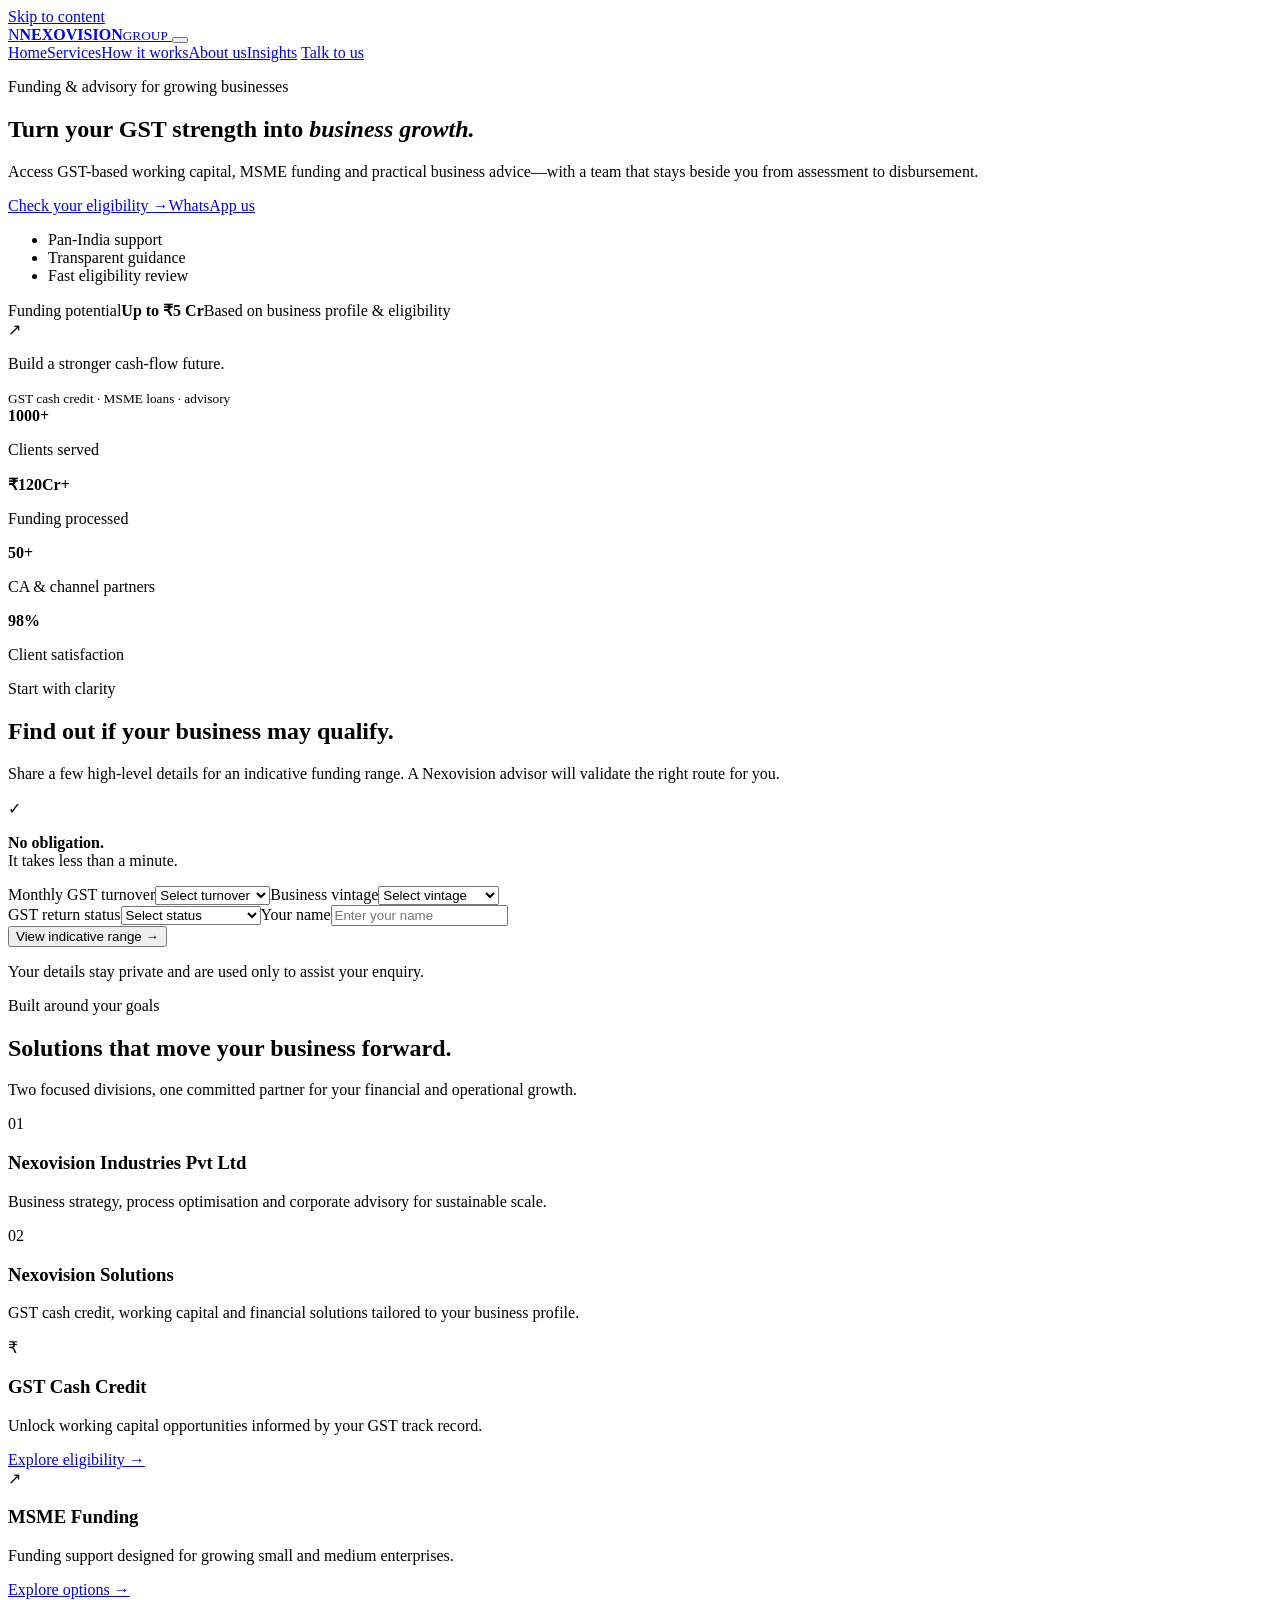
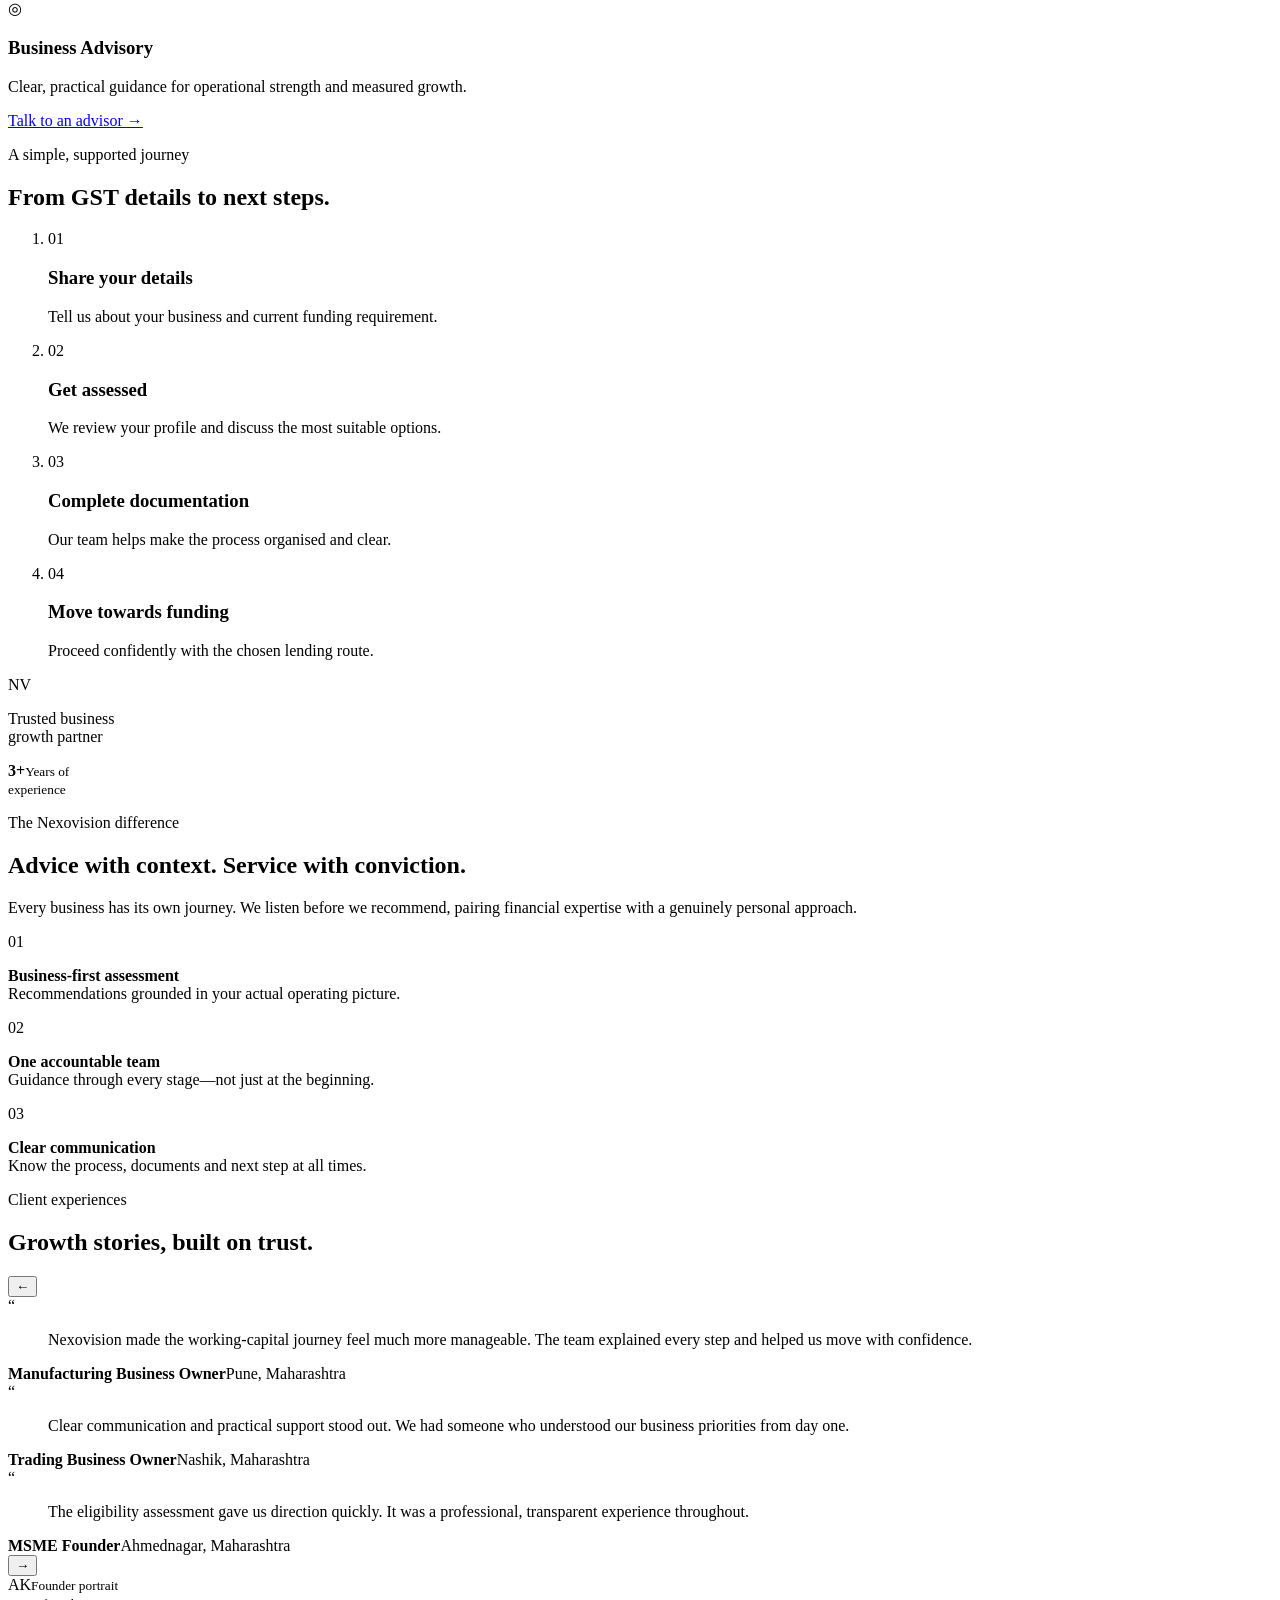
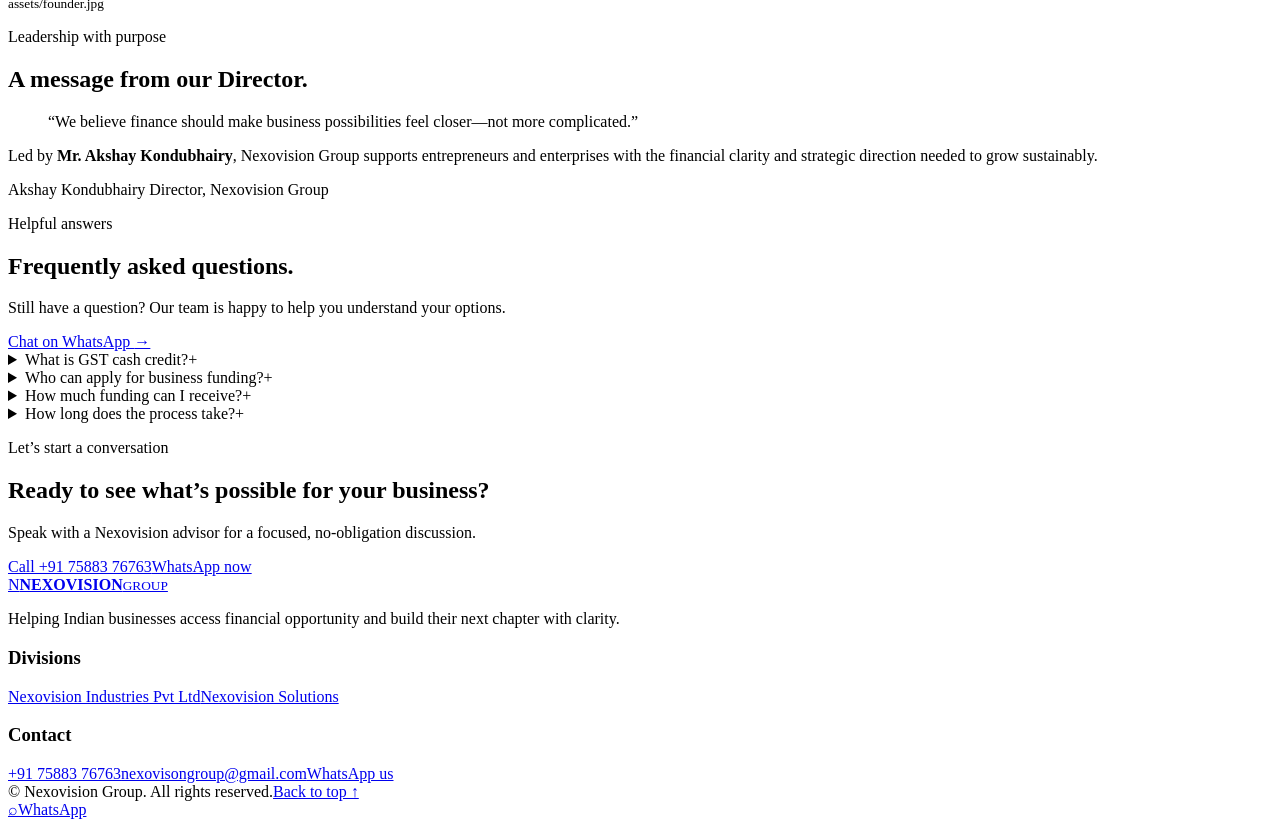
==== index.html @ 86c277ed "Add files via upload" ====
<!doctype html>
<html lang="en">
<head>
  <meta charset="utf-8">
  <meta name="viewport" content="width=device-width, initial-scale=1">
  <meta name="description" content="Nexovision Group helps Indian businesses access GST-based working capital, MSME finance and strategic business advisory.">
  <meta name="theme-color" content="#071B42">
  <meta property="og:title" content="Nexovision Group | GST Cash Credit & MSME Funding">
  <meta property="og:description" content="Funding and business advisory for ambitious Indian enterprises.">
  <meta property="og:image" content="https://nexovisiongroup.in/assets/hero-growth.jpg">
  <link rel="canonical" href="https://nexovisiongroup.in/">
  <link rel="icon" href="assets/favicon.svg" type="image/svg+xml">
  <link rel="manifest" href="site.webmanifest">
  <title>Nexovision Group | GST Cash Credit, MSME Funding & Business Consulting</title>
  <link rel="preconnect" href="https://fonts.googleapis.com">
  <link rel="preconnect" href="https://fonts.gstatic.com" crossorigin>
  <link href="https://fonts.googleapis.com/css2?family=DM+Sans:wght@400;500;600;700&family=Playfair+Display:wght@600;700&display=swap" rel="stylesheet">
  <link rel="stylesheet" href="css/style.css">
  <link rel="stylesheet" href="css/phase3.css">
  <script type="application/ld+json">{"@context":"https://schema.org","@type":"ProfessionalService","name":"Nexovision Group","url":"https://nexovisiongroup.in/","email":"nexovisongroup@gmail.com","telephone":"+917588376763","description":"GST cash credit, MSME funding, financial solutions and business consulting for Indian businesses.","areaServed":"IN","sameAs":["https://www.facebook.com/nexovisionsolutions/","https://www.instagram.com/nexovisiongroup"]}</script>
  <script type="application/ld+json">{"@context":"https://schema.org","@type":"ProfessionalService","name":"Nexovision Group","url":"https://nexovisiongroup.in/","email":"nexovisongroup@gmail.com","telephone":"+917588376763","description":"GST cash credit, MSME funding, financial solutions and business consulting for Indian businesses.","areaServed":"IN","sameAs":["https://www.facebook.com/nexovisionsolutions/","https://www.instagram.com/nexovisiongroup"]}</script>
</head>
<body>
  <a class="skip-link" href="#main-content">Skip to content</a>
  <header class="site-header" id="top">
    <div class="container nav-wrap">
      <a class="brand" href="#top" aria-label="Nexovision Group home">
        <img class="brand-logo" src="assets/logo.png" alt="" onerror="this.remove()">
        <span class="brand-mark">N</span><span><strong>NEXOVISION</strong><small>GROUP</small></span>
      </a>
      <button class="menu-toggle" type="button" aria-label="Open menu" aria-expanded="false" aria-controls="primary-nav"><span></span><span></span><span></span></button>
      <nav class="primary-nav" id="primary-nav" aria-label="Primary navigation">
        <a class="active" href="index.html">Home</a><a href="services.html">Services</a><a href="#process">How it works</a><a href="about.html">About us</a><a href="insights.html">Insights</a>
        <a class="nav-cta" href="contact.html">Talk to us</a>
      </nav>
    </div>
  </header>

  <main id="main-content">
    <section class="hero section-dark">
      <div class="container hero-grid">
        <div class="hero-copy reveal">
          <p class="eyebrow"><span></span> Funding & advisory for growing businesses</p>
          <h1>Turn your GST strength into <em>business growth.</em></h1>
          <p class="hero-text">Access GST-based working capital, MSME funding and practical business advice—with a team that stays beside you from assessment to disbursement.</p>
          <div class="hero-actions"><a class="button button-gold" href="#eligibility">Check your eligibility <span>→</span></a><a class="button button-ghost" href="https://wa.me/919021301909" target="_blank" rel="noopener">WhatsApp us</a></div>
          <ul class="hero-points"><li>Pan-India support</li><li>Transparent guidance</li><li>Fast eligibility review</li></ul>
        </div>
        <div class="hero-visual reveal">
          <div class="hero-orbit orbit-one"></div><div class="hero-orbit orbit-two"></div>
          <div class="funding-card"><span class="card-label">Funding potential</span><strong>Up to <b>₹5 Cr</b></strong><span>Based on business profile & eligibility</span></div>
          <div class="hero-panel"><span class="panel-icon">↗</span><p>Build a stronger cash-flow future.</p><div class="panel-line"></div><small>GST cash credit · MSME loans · advisory</small></div>
        </div>
      </div>
    </section>

    <section class="trust-bar" aria-label="Nexovision achievements"><div class="container stats-grid">
      <div><strong>1000<span>+</span></strong><p>Clients served</p></div><div><strong>₹120<span>Cr+</span></strong><p>Funding processed</p></div><div><strong>50<span>+</span></strong><p>CA & channel partners</p></div><div><strong>98<span>%</span></strong><p>Client satisfaction</p></div>
    </div></section>

    <section class="section eligibility" id="eligibility">
      <div class="container eligibility-grid">
        <div class="section-intro reveal"><p class="eyebrow gold"><span></span> Start with clarity</p><h2>Find out if your business may qualify.</h2><p>Share a few high-level details for an indicative funding range. A Nexovision advisor will validate the right route for you.</p><div class="mini-proof"><div class="proof-icon">✓</div><p><strong>No obligation.</strong><br>It takes less than a minute.</p></div></div>
        <form class="eligibility-form reveal" id="eligibility-form" novalidate>
          <div class="form-row"><label>Monthly GST turnover<select name="turnover" required><option value="">Select turnover</option><option value="500000">Up to ₹5 lakh</option><option value="1500000">₹5–15 lakh</option><option value="3500000">₹15–50 lakh</option><option value="7500000">Above ₹50 lakh</option></select></label><label>Business vintage<select name="vintage" required><option value="">Select vintage</option><option value="0.5">Less than 1 year</option><option value="0.75">1–3 years</option><option value="1">3+ years</option></select></label></div>
          <div class="form-row"><label>GST return status<select name="gst" required><option value="">Select status</option><option value="1">Filed regularly</option><option value="0.7">Some recent delays</option></select></label><label>Your name<input name="name" type="text" placeholder="Enter your name" required></label></div>
          <button class="button button-navy" type="submit">View indicative range <span>→</span></button><p class="form-note">Your details stay private and are used only to assist your enquiry.</p><output class="form-result" id="form-result" aria-live="polite"></output>
        </form>
      </div>
    </section>

    <section class="section services" id="services"><div class="container"><div class="section-heading reveal"><p class="eyebrow gold"><span></span> Built around your goals</p><h2>Solutions that move your business forward.</h2><p>Two focused divisions, one committed partner for your financial and operational growth.</p></div>
      <div class="division-strip reveal"><div><span class="division-number">01</span><h3>Nexovision Industries Pvt Ltd</h3><p>Business strategy, process optimisation and corporate advisory for sustainable scale.</p></div><div><span class="division-number">02</span><h3>Nexovision Solutions</h3><p>GST cash credit, working capital and financial solutions tailored to your business profile.</p></div></div>
      <div class="service-grid">
        <article class="service-card reveal"><span class="service-icon">₹</span><h3>GST Cash Credit</h3><p>Unlock working capital opportunities informed by your GST track record.</p><a href="#eligibility">Explore eligibility <span>→</span></a></article>
        <article class="service-card reveal"><span class="service-icon">↗</span><h3>MSME Funding</h3><p>Funding support designed for growing small and medium enterprises.</p><a href="#eligibility">Explore options <span>→</span></a></article>
        <article class="service-card reveal"><span class="service-icon">◎</span><h3>Business Advisory</h3><p>Clear, practical guidance for operational strength and measured growth.</p><a href="#contact">Talk to an advisor <span>→</span></a></article>
      </div>
    </div></section>

    <section class="section process" id="process"><div class="container"><div class="section-heading centered reveal"><p class="eyebrow gold"><span></span> A simple, supported journey</p><h2>From GST details to next steps.</h2></div><ol class="process-grid"><li class="reveal"><span>01</span><h3>Share your details</h3><p>Tell us about your business and current funding requirement.</p></li><li class="reveal"><span>02</span><h3>Get assessed</h3><p>We review your profile and discuss the most suitable options.</p></li><li class="reveal"><span>03</span><h3>Complete documentation</h3><p>Our team helps make the process organised and clear.</p></li><li class="reveal"><span>04</span><h3>Move towards funding</h3><p>Proceed confidently with the chosen lending route.</p></li></ol></div></section>

    <section class="section why-us" id="about"><div class="container why-grid"><div class="why-image reveal"><div class="image-placeholder"><span>NV</span><p>Trusted business<br>growth partner</p></div><div class="experience-badge"><strong>3<span>+</span></strong><small>Years of<br>experience</small></div></div><div class="why-copy reveal"><p class="eyebrow gold"><span></span> The Nexovision difference</p><h2>Advice with context. Service with conviction.</h2><p>Every business has its own journey. We listen before we recommend, pairing financial expertise with a genuinely personal approach.</p><div class="benefit-list"><div><span>01</span><p><strong>Business-first assessment</strong><br>Recommendations grounded in your actual operating picture.</p></div><div><span>02</span><p><strong>One accountable team</strong><br>Guidance through every stage—not just at the beginning.</p></div><div><span>03</span><p><strong>Clear communication</strong><br>Know the process, documents and next step at all times.</p></div></div></div></div></section>

    <section class="section testimonials"><div class="container"><div class="section-heading reveal"><p class="eyebrow gold"><span></span> Client experiences</p><h2>Growth stories, built on trust.</h2></div><div class="testimonial-wrap reveal"><button class="slider-control previous" type="button" aria-label="Previous testimonial">←</button><div class="testimonial-slider" aria-live="polite"><article class="testimonial is-active"><div class="quote">“</div><blockquote>Nexovision made the working-capital journey feel much more manageable. The team explained every step and helped us move with confidence.</blockquote><footer><strong>Manufacturing Business Owner</strong><span>Pune, Maharashtra</span></footer></article><article class="testimonial"><div class="quote">“</div><blockquote>Clear communication and practical support stood out. We had someone who understood our business priorities from day one.</blockquote><footer><strong>Trading Business Owner</strong><span>Nashik, Maharashtra</span></footer></article><article class="testimonial"><div class="quote">“</div><blockquote>The eligibility assessment gave us direction quickly. It was a professional, transparent experience throughout.</blockquote><footer><strong>MSME Founder</strong><span>Ahmednagar, Maharashtra</span></footer></article></div><button class="slider-control next" type="button" aria-label="Next testimonial">→</button></div><div class="slider-dots" aria-label="Testimonial navigation"></div></div></section>

    <section class="section founder"><div class="container founder-grid"><div class="founder-photo reveal"><img src="assets/founder.jpg" alt="Mr. Akshay Kondubhairy, Director of Nexovision Group" onerror="this.style.display='none'"><div class="photo-fallback" aria-hidden="true"><span>AK</span><small>Founder portrait<br>assets/founder.jpg</small></div></div><div class="founder-copy reveal"><p class="eyebrow gold"><span></span> Leadership with purpose</p><h2>A message from our Director.</h2><blockquote>“We believe finance should make business possibilities feel closer—not more complicated.”</blockquote><p>Led by <strong>Mr. Akshay Kondubhairy</strong>, Nexovision Group supports entrepreneurs and enterprises with the financial clarity and strategic direction needed to grow sustainably.</p><p class="signature">Akshay Kondubhairy <span>Director, Nexovision Group</span></p></div></div></section>

    <section class="section faq" id="faq"><div class="container faq-grid"><div class="section-intro reveal"><p class="eyebrow gold"><span></span> Helpful answers</p><h2>Frequently asked questions.</h2><p>Still have a question? Our team is happy to help you understand your options.</p><a class="text-link" href="https://wa.me/919021301909" target="_blank" rel="noopener">Chat on WhatsApp <span>→</span></a></div><div class="faq-list reveal"><details><summary>What is GST cash credit?<span>+</span></summary><p>It is a working-capital facility that may use factors such as GST filing history and business performance while assessing eligibility. Actual terms depend on the lending partner and your profile.</p></details><details><summary>Who can apply for business funding?<span>+</span></summary><p>Eligibility varies by product. Established businesses with regular financial records and GST filings are generally better placed for assessment.</p></details><details><summary>How much funding can I receive?<span>+</span></summary><p>The amount depends on turnover, business vintage, repayment capacity and the lender's evaluation. Our eligibility tool gives only an indicative range.</p></details><details><summary>How long does the process take?<span>+</span></summary><p>Timing depends on documentation and the chosen product. We help keep every stage organised so the process can move efficiently.</p></details></div></div></section>

    <section class="cta-section" id="contact"><div class="container cta-inner reveal"><p class="eyebrow"><span></span> Let’s start a conversation</p><h2>Ready to see what’s possible for your business?</h2><p>Speak with a Nexovision advisor for a focused, no-obligation discussion.</p><div class="hero-actions"><a class="button button-gold" href="tel:+917588376763">Call +91 75883 76763</a><a class="button button-ghost" href="https://wa.me/919021301909" target="_blank" rel="noopener">WhatsApp now</a></div></div></section>
  </main>

  <footer class="site-footer"><div class="container footer-grid"><div><a class="brand brand-footer" href="#top"><span class="brand-mark">N</span><span><strong>NEXOVISION</strong><small>GROUP</small></span></a><p>Helping Indian businesses access financial opportunity and build their next chapter with clarity.</p></div><div><h3>Divisions</h3><a href="#services">Nexovision Industries Pvt Ltd</a><a href="#services">Nexovision Solutions</a></div><div><h3>Contact</h3><a href="tel:+917588376763">+91 75883 76763</a><a href="mailto:nexovisongroup@gmail.com">nexovisongroup@gmail.com</a><a href="https://wa.me/919021301909" target="_blank" rel="noopener">WhatsApp us</a></div></div><div class="container footer-bottom"><span>© <span id="year"></span> Nexovision Group. All rights reserved.</span><a href="#top">Back to top ↑</a></div></footer>
  <a class="floating-whatsapp" href="https://wa.me/919021301909" target="_blank" rel="noopener" aria-label="Chat with Nexovision on WhatsApp">⌕<span>WhatsApp</span></a>
  <script src="js/script.js"></script>
</body>
</html>
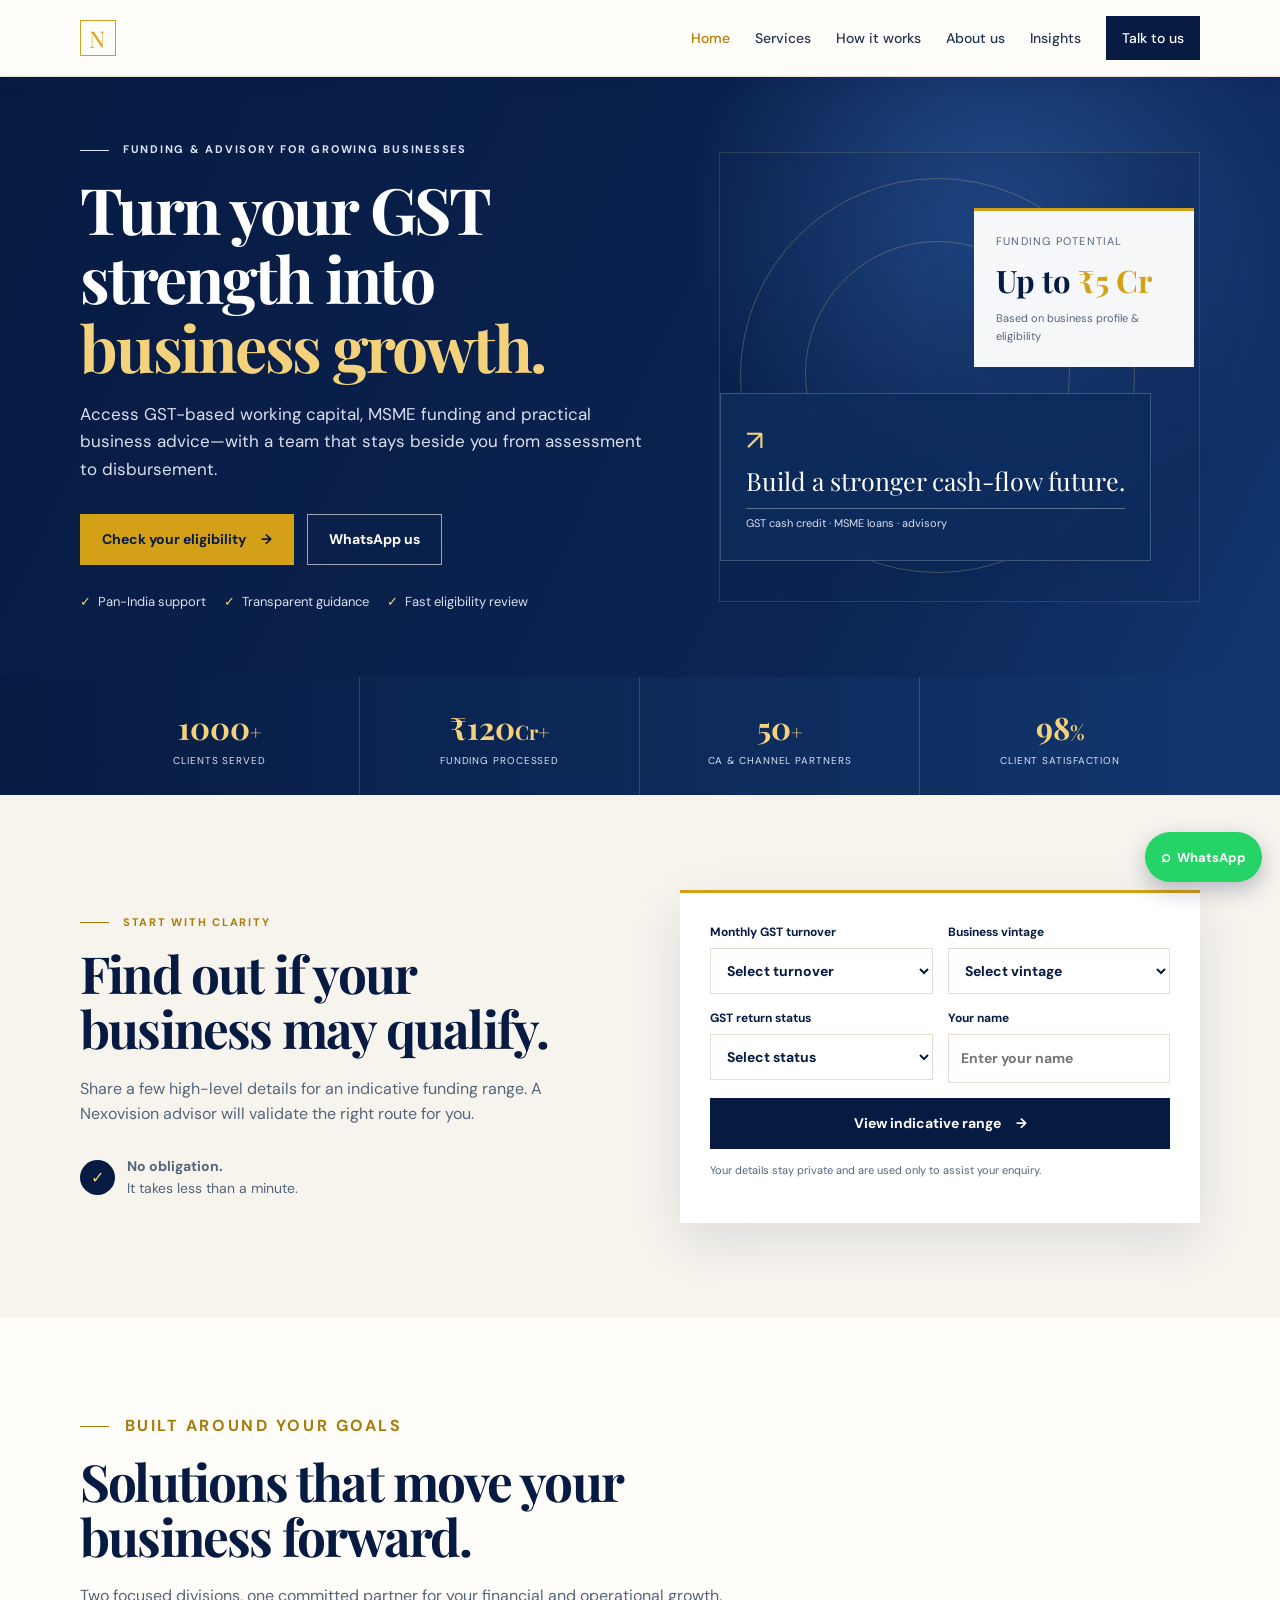
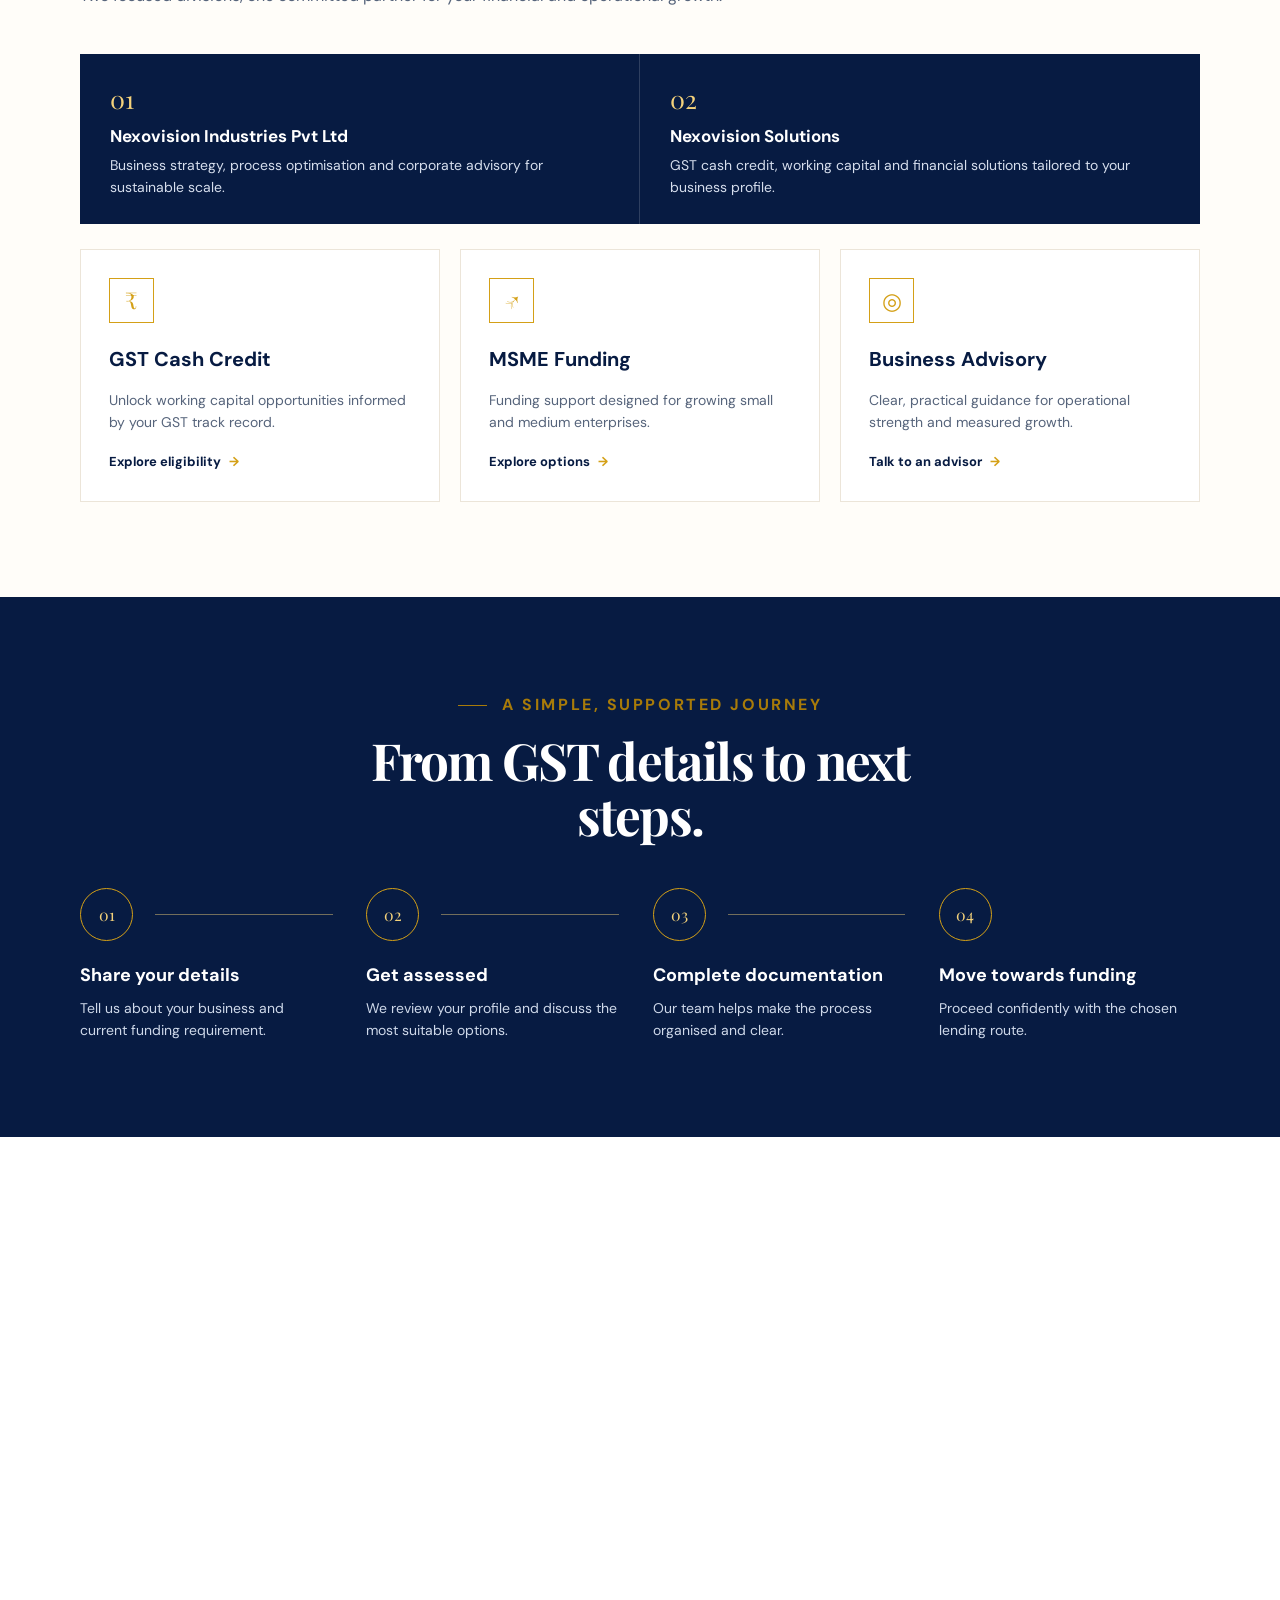
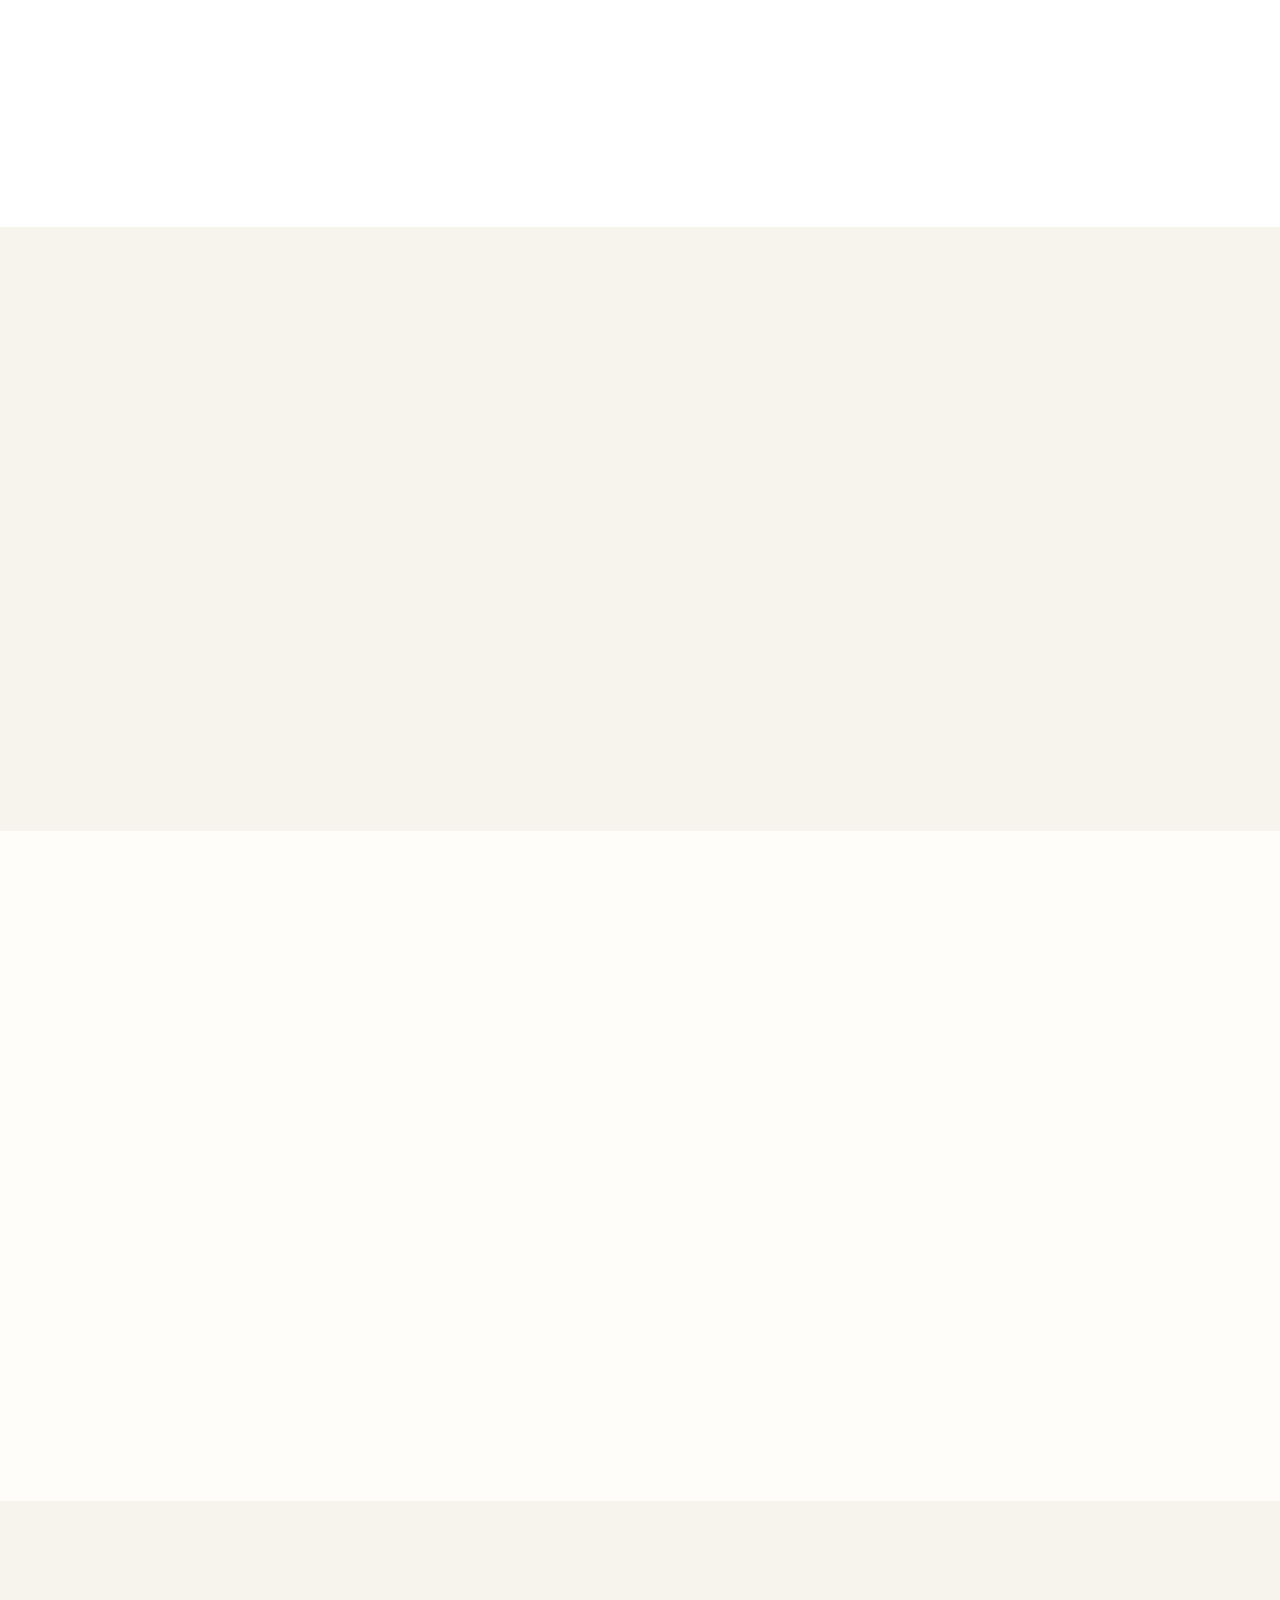
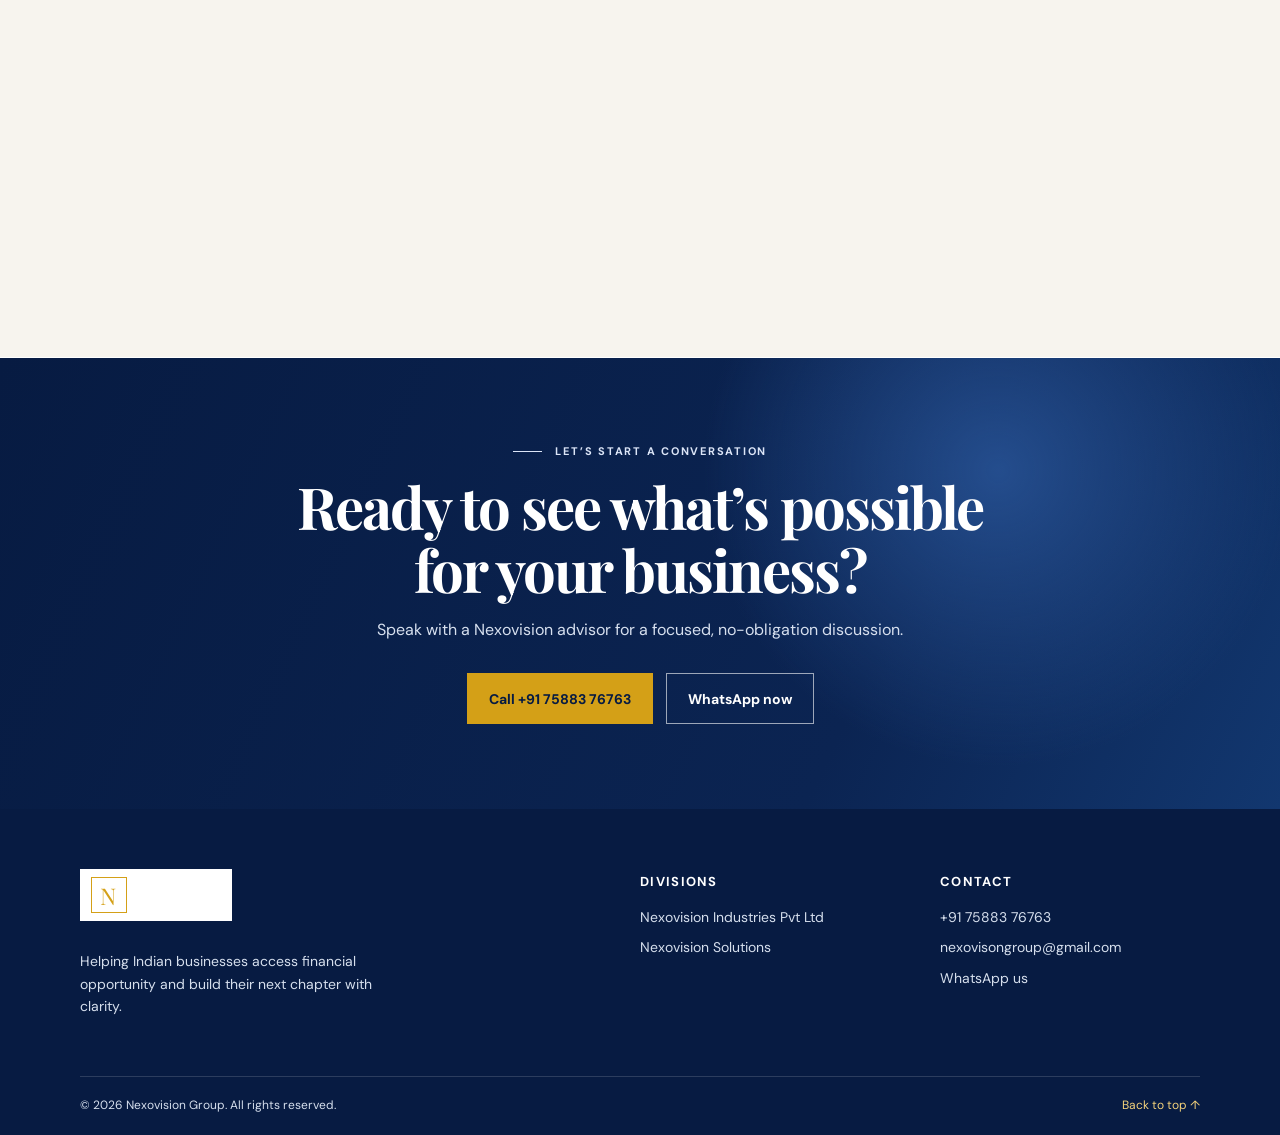
==== commit b94dd7f3: "Add files via upload" ====
--- a/index.html
+++ b/index.html
@@ -15,8 +15,8 @@
   <link rel="preconnect" href="https://fonts.googleapis.com">
   <link rel="preconnect" href="https://fonts.gstatic.com" crossorigin>
   <link href="https://fonts.googleapis.com/css2?family=DM+Sans:wght@400;500;600;700&family=Playfair+Display:wght@600;700&display=swap" rel="stylesheet">
-  <link rel="stylesheet" href="css/style.css">
-  <link rel="stylesheet" href="css/phase3.css">
+  <link rel="stylesheet" href="style.css">
+  <link rel="stylesheet" href="phase3.css">
   <script type="application/ld+json">{"@context":"https://schema.org","@type":"ProfessionalService","name":"Nexovision Group","url":"https://nexovisiongroup.in/","email":"nexovisongroup@gmail.com","telephone":"+917588376763","description":"GST cash credit, MSME funding, financial solutions and business consulting for Indian businesses.","areaServed":"IN","sameAs":["https://www.facebook.com/nexovisionsolutions/","https://www.instagram.com/nexovisiongroup"]}</script>
   <script type="application/ld+json">{"@context":"https://schema.org","@type":"ProfessionalService","name":"Nexovision Group","url":"https://nexovisiongroup.in/","email":"nexovisongroup@gmail.com","telephone":"+917588376763","description":"GST cash credit, MSME funding, financial solutions and business consulting for Indian businesses.","areaServed":"IN","sameAs":["https://www.facebook.com/nexovisionsolutions/","https://www.instagram.com/nexovisiongroup"]}</script>
 </head>
@@ -93,6 +93,6 @@
 
   <footer class="site-footer"><div class="container footer-grid"><div><a class="brand brand-footer" href="#top"><span class="brand-mark">N</span><span><strong>NEXOVISION</strong><small>GROUP</small></span></a><p>Helping Indian businesses access financial opportunity and build their next chapter with clarity.</p></div><div><h3>Divisions</h3><a href="#services">Nexovision Industries Pvt Ltd</a><a href="#services">Nexovision Solutions</a></div><div><h3>Contact</h3><a href="tel:+917588376763">+91 75883 76763</a><a href="mailto:nexovisongroup@gmail.com">nexovisongroup@gmail.com</a><a href="https://wa.me/919021301909" target="_blank" rel="noopener">WhatsApp us</a></div></div><div class="container footer-bottom"><span>© <span id="year"></span> Nexovision Group. All rights reserved.</span><a href="#top">Back to top ↑</a></div></footer>
   <a class="floating-whatsapp" href="https://wa.me/919021301909" target="_blank" rel="noopener" aria-label="Chat with Nexovision on WhatsApp">⌕<span>WhatsApp</span></a>
-  <script src="js/script.js"></script>
+  <script src="script.js"></script>
 </body>
 </html>
--- a/style.css
+++ b/style.css
@@ -0,0 +1,5 @@
+:root{--navy:#071B42;--navy-2:#0c2a61;--gold:#D4A017;--gold-light:#f4d27b;--ink:#14223c;--muted:#637089;--cream:#fbfaf6;--surface:#f4f6fa;--white:#fff;--line:#dce2ea;--shadow:0 18px 50px rgba(7,27,66,.11)}*{box-sizing:border-box}html{scroll-behavior:smooth}body{margin:0;background:var(--white);color:var(--ink);font-family:'DM Sans',sans-serif;line-height:1.6}.container{width:min(1120px,calc(100% - 40px));margin:auto}.skip-link{position:absolute;left:-999px;top:0;background:#fff;color:var(--navy);padding:10px;z-index:99}.skip-link:focus{left:10px}.site-header{position:sticky;top:0;z-index:50;background:rgba(7,27,66,.96);backdrop-filter:blur(12px);border-bottom:1px solid rgba(255,255,255,.08)}.nav-wrap{min-height:76px;display:flex;align-items:center;justify-content:space-between;gap:25px}.brand{display:inline-flex;align-items:center;gap:10px;text-decoration:none;color:#fff;letter-spacing:.08em}.brand-mark{display:grid;place-items:center;width:36px;height:36px;border:1px solid var(--gold);color:var(--gold);font-family:'Playfair Display',serif;font-size:23px}.brand strong{display:block;font-size:13px;line-height:1.1}.brand small{display:block;font-size:8px;letter-spacing:.27em;text-align:center;margin-top:3px}.primary-nav{display:flex;align-items:center;gap:25px}.primary-nav>a{color:#dfe5f0;text-decoration:none;font-size:14px;font-weight:500}.primary-nav>a:hover,.primary-nav .active{color:var(--gold-light)}.nav-cta{border:1px solid var(--gold);padding:10px 15px;color:var(--gold)!important}.menu-toggle{display:none;background:none;border:0;padding:7px;cursor:pointer}.menu-toggle span{display:block;width:25px;height:2px;background:#fff;margin:5px}.section{padding:95px 0}.section-dark,.cta-section{background:radial-gradient(circle at 78% 25%,#163f84 0,transparent 28%),linear-gradient(115deg,#071B42,#081831 68%,#0c285a);color:#fff}.hero{overflow:hidden}.hero-grid{min-height:600px;display:grid;grid-template-columns:1.1fr .9fr;align-items:center;gap:50px}.eyebrow{margin:0 0 15px;color:#dce5f7;text-transform:uppercase;font-size:11px;letter-spacing:.16em;font-weight:700}.eyebrow span{display:inline-block;width:29px;height:1px;background:currentColor;vertical-align:middle;margin-right:9px}.eyebrow.gold{color:#a87b09}.hero h1,h2{font-family:'Playfair Display',serif;line-height:1.08;letter-spacing:-.035em}.hero h1{max-width:720px;font-size:clamp(42px,5vw,69px);margin:0 0 20px}.hero h1 em{font-style:normal;color:var(--gold-light)}.hero-text{max-width:570px;color:#d8e0ef;font-size:17px}.hero-actions{display:flex;flex-wrap:wrap;gap:13px;margin-top:31px}.button{display:inline-flex;align-items:center;justify-content:center;gap:15px;min-height:51px;padding:12px 21px;text-decoration:none;border:1px solid transparent;font-weight:700;font-size:14px;cursor:pointer;font-family:inherit}.button-gold{background:var(--gold);color:var(--navy)}.button-gold:hover{background:#ebc151}.button-ghost{border-color:rgba(255,255,255,.6);color:#fff;background:transparent}.button-ghost:hover{background:#fff;color:var(--navy)}.button-navy{background:var(--navy);color:#fff;width:100%}.button-navy:hover{background:#123775}.hero-points{display:flex;flex-wrap:wrap;gap:18px;list-style:none;padding:0;margin:27px 0 0;color:#d6dfef;font-size:13px}.hero-points li:before{content:'✓';color:var(--gold-light);margin-right:7px}.hero-visual{position:relative;height:450px}.hero-orbit{position:absolute;border:1px solid rgba(244,210,123,.25);border-radius:50%}.orbit-one{width:395px;height:395px;top:25px;left:20px}.orbit-two{width:265px;height:265px;top:88px;left:85px}.funding-card{position:absolute;right:5px;top:55px;width:220px;padding:22px;background:rgba(255,255,255,.96);color:var(--navy);box-shadow:var(--shadow);border-top:3px solid var(--gold)}.funding-card>*{display:block}.card-label{font-size:11px;text-transform:uppercase;letter-spacing:.11em;color:var(--muted)}.funding-card strong{font-family:'Playfair Display',serif;font-size:31px;margin:5px 0}.funding-card b{color:var(--gold)}.funding-card span:last-child{font-size:11px;color:var(--muted)}.hero-panel{position:absolute;left:0;bottom:40px;right:48px;padding:25px;background:rgba(13,44,93,.82);border:1px solid rgba(255,255,255,.2);backdrop-filter:blur(7px)}.panel-icon{color:var(--gold-light);font-size:28px}.hero-panel p{font-family:'Playfair Display',serif;font-size:25px;line-height:1.15;margin:3px 0 13px}.panel-line{height:1px;background:rgba(255,255,255,.33)}.hero-panel small{font-size:11px;color:#d8e0ef}.trust-bar{background:var(--navy);color:#fff}.stats-grid{display:grid;grid-template-columns:repeat(4,1fr)}.stats-grid>div{padding:26px 15px;text-align:center;border-right:1px solid rgba(255,255,255,.15)}.stats-grid>div:last-child{border:0}.stats-grid strong{font-family:'Playfair Display',serif;color:var(--gold-light);font-size:31px}.stats-grid strong span{font-size:20px}.stats-grid p{margin:0;color:#d9e2f1;text-transform:uppercase;letter-spacing:.09em;font-size:10px}.eligibility{background:var(--cream)}.eligibility-grid,.why-grid,.founder-grid,.faq-grid{display:grid;grid-template-columns:1fr 1fr;gap:80px;align-items:center}.section-intro h2,.section-heading h2,.why-copy h2,.founder-copy h2{font-size:clamp(35px,4vw,53px);margin:0 0 19px}.section-intro>p:not(.eyebrow),.section-heading>p,.why-copy>p,.founder-copy>p{color:var(--muted);font-size:16px}.mini-proof{display:flex;gap:12px;align-items:center;margin-top:28px}.proof-icon{display:grid;place-items:center;width:35px;height:35px;background:var(--navy);color:var(--gold-light);border-radius:50%}.mini-proof p{margin:0;color:var(--muted);font-size:14px}.eligibility-form{background:#fff;padding:30px;box-shadow:var(--shadow);border-top:3px solid var(--gold)}.form-row{display:grid;grid-template-columns:1fr 1fr;gap:15px;margin-bottom:15px}.eligibility-form label{display:block;color:var(--ink);font-size:12px;font-weight:700}.eligibility-form input,.eligibility-form select{width:100%;display:block;margin-top:6px;border:1px solid var(--line);padding:12px;background:#fff;color:var(--ink);font:inherit;font-size:14px}.eligibility-form input:focus,.eligibility-form select:focus{outline:2px solid #d4a01780;border-color:var(--gold)}.form-note{font-size:11px;color:var(--muted);margin:13px 0 0}.form-result{display:block;min-height:1px;margin-top:13px;padding:0;color:var(--navy);font-weight:700}.form-result:not(:empty){padding:12px;background:#f6f1df;border-left:3px solid var(--gold);font-size:14px}.section-heading{max-width:665px;margin-bottom:45px}.division-strip{display:grid;grid-template-columns:1fr 1fr;background:var(--navy);color:#fff;margin-bottom:25px}.division-strip>div{padding:25px 30px;border-right:1px solid rgba(255,255,255,.16)}.division-strip>div:last-child{border:0}.division-number{font-family:'Playfair Display',serif;color:var(--gold-light);font-size:25px}.division-strip h3{margin:4px 0;font-size:17px}.division-strip p{margin:0;color:#d6deed;font-size:14px}.service-grid{display:grid;grid-template-columns:repeat(3,1fr);gap:20px}.service-card{padding:28px;background:var(--surface);border-bottom:2px solid transparent;transition:.25s}.service-card:hover{transform:translateY(-5px);border-color:var(--gold);background:#fff;box-shadow:var(--shadow)}.service-icon{display:grid;place-items:center;width:45px;height:45px;border:1px solid var(--gold);color:var(--gold);font-family:'Playfair Display',serif;font-size:23px}.service-card h3{margin:20px 0 8px;font-size:20px}.service-card p{color:var(--muted);font-size:14px}.service-card a,.text-link{color:var(--navy);font-size:13px;font-weight:700;text-decoration:none}.service-card a span,.text-link span{color:var(--gold);margin-left:5px}.process{background:var(--navy);color:#fff}.centered{text-align:center;margin-left:auto;margin-right:auto}.process .section-heading h2{color:#fff}.process-grid{list-style:none;padding:0;margin:0;display:grid;grid-template-columns:repeat(4,1fr);gap:25px}.process-grid li{position:relative;padding-right:10px}.process-grid li:not(:last-child):after{content:'';height:1px;background:rgba(244,210,123,.45);position:absolute;width:68%;top:26px;left:75px}.process-grid span{display:grid;place-items:center;width:53px;height:53px;border:1px solid var(--gold);border-radius:50%;font-family:'Playfair Display',serif;color:var(--gold-light);position:relative;z-index:1;background:var(--navy)}.process-grid h3{font-size:18px;margin:20px 0 7px}.process-grid p{color:#cfd9ea;font-size:14px;margin:0}.why-image{position:relative;min-height:500px;background:var(--surface)}.image-placeholder{position:absolute;inset:0;background:linear-gradient(155deg,#112f65,#071b42 68%);display:flex;flex-direction:column;justify-content:flex-end;padding:45px;color:#fff;overflow:hidden}.image-placeholder:before{content:'';position:absolute;width:410px;height:410px;border:1px solid rgba(244,210,123,.28);border-radius:50%;right:-90px;top:-100px}.image-placeholder span{font-family:'Playfair Display',serif;color:var(--gold-light);font-size:100px;line-height:1;opacity:.85}.image-placeholder p{font-family:'Playfair Display',serif;font-size:28px;line-height:1.12;margin:7px 0}.experience-badge{position:absolute;right:-20px;bottom:32px;background:var(--gold);padding:18px 22px;display:flex;gap:10px;align-items:center;color:var(--navy)}.experience-badge strong{font-family:'Playfair Display',serif;font-size:36px}.experience-badge strong span{font-size:20px}.experience-badge small{font-weight:700;line-height:1.2}.benefit-list{margin-top:27px}.benefit-list>div{display:flex;gap:15px;padding:14px 0;border-top:1px solid var(--line)}.benefit-list span{color:var(--gold);font-weight:700}.benefit-list p{margin:0;font-size:14px;color:var(--muted)}.benefit-list strong{color:var(--ink)}.testimonials{background:var(--cream)}.testimonial-wrap{display:flex;align-items:center;gap:25px}.testimonial-slider{flex:1;min-height:222px}.testimonial{display:none;text-align:center;padding:6px 12%;animation:fade .35s ease}.testimonial.is-active{display:block}.quote{font-family:'Playfair Display',serif;color:var(--gold);font-size:68px;height:47px}.testimonial blockquote{font-family:'Playfair Display',serif;font-size:clamp(22px,3vw,33px);line-height:1.3;margin:0 0 20px}.testimonial footer strong,.testimonial footer span{display:block;font-size:13px}.testimonial footer span{color:var(--muted);font-size:12px}.slider-control{display:grid;place-items:center;width:42px;height:42px;border:1px solid var(--navy);background:transparent;color:var(--navy);font-size:20px;cursor:pointer}.slider-control:hover{background:var(--navy);color:#fff}.slider-dots{display:flex;justify-content:center;gap:7px;margin-top:19px}.slider-dots button{width:7px;height:7px;padding:0;border:0;border-radius:100%;background:#b7bfcd;cursor:pointer}.slider-dots button.active{width:21px;border-radius:4px;background:var(--gold)}.founder{background:#fff}.founder-photo{position:relative;min-height:480px;background:var(--navy);overflow:hidden}.founder-photo img{width:100%;height:480px;object-fit:cover;position:relative;z-index:2}.founder-photo img[src="assets/founder.jpg"]+.photo-fallback{display:flex}.photo-fallback{position:absolute;inset:0;z-index:1;align-items:center;justify-content:center;flex-direction:column;background:linear-gradient(140deg,#173d7c,#071b42);color:#fff}.photo-fallback span{font-family:'Playfair Display',serif;font-size:90px;color:var(--gold-light)}.photo-fallback small{text-align:center;color:#dce5f7}.founder-copy blockquote{font-family:'Playfair Display',serif;color:var(--navy);font-size:25px;line-height:1.34;margin:26px 0}.signature{font-family:'Playfair Display',serif!important;font-size:22px!important;color:var(--navy)!important}.signature span{display:block;font-family:'DM Sans',sans-serif;font-size:11px;letter-spacing:.08em;text-transform:uppercase;color:var(--gold)}.faq{background:var(--cream)}.faq-list details{background:#fff;border-bottom:1px solid var(--line);padding:0 20px}.faq-list summary{list-style:none;cursor:pointer;padding:20px 25px 20px 0;font-size:16px;font-weight:700;position:relative}.faq-list summary::-webkit-details-marker{display:none}.faq-list summary span{position:absolute;right:0;color:var(--gold);font-size:25px;font-weight:400;top:13px}.faq-list details[open] summary span{transform:rotate(45deg)}.faq-list p{padding:0 20px 19px 0;margin:0;color:var(--muted);font-size:14px}.cta-section{padding:85px 0}.cta-inner{max-width:740px;text-align:center;margin:auto}.cta-inner h2{font-size:clamp(35px,5vw,58px);margin:0}.cta-inner>p:not(.eyebrow){color:#d7e0ef;font-size:16px}.cta-inner .hero-actions{justify-content:center}.site-footer{background:#041126;color:#d6dfed;padding-top:60px}.footer-grid{display:grid;grid-template-columns:2fr 1fr 1fr;gap:40px;padding-bottom:45px}.brand-footer{margin-bottom:15px}.footer-grid p{max-width:320px;font-size:14px}.footer-grid h3{color:#fff;font-size:13px;text-transform:uppercase;letter-spacing:.1em;margin-top:3px}.footer-grid a:not(.brand){display:block;color:#d6dfed;text-decoration:none;font-size:14px;margin:8px 0}.footer-grid a:hover{color:var(--gold-light)}.footer-bottom{border-top:1px solid rgba(255,255,255,.15);display:flex;justify-content:space-between;padding:19px 0;font-size:12px}.footer-bottom a{color:var(--gold-light);text-decoration:none}.floating-whatsapp{position:fixed;right:18px;bottom:18px;z-index:40;border-radius:28px;padding:12px 16px;background:#25D366;color:#fff;text-decoration:none;font-weight:700;box-shadow:0 8px 22px #071b4244}.floating-whatsapp span{margin-left:6px;font-size:13px}.reveal{opacity:0;transform:translateY(20px);transition:opacity .65s ease,transform .65s ease}.reveal.visible{opacity:1;transform:none}@keyframes fade{from{opacity:0;transform:translateX(10px)}to{opacity:1;transform:none}}@media(max-width:800px){.site-header{position:sticky}.nav-wrap{min-height:67px}.menu-toggle{display:block;z-index:5}.primary-nav{display:none;position:absolute;top:67px;left:0;right:0;background:var(--navy);padding:14px 20px 25px;border-top:1px solid rgba(255,255,255,.12);box-shadow:0 16px 20px #0003}.primary-nav.open{display:flex;flex-direction:column;align-items:stretch;gap:0}.primary-nav>a{padding:13px 0}.primary-nav .nav-cta{margin-top:8px;text-align:center}.menu-toggle[aria-expanded=true] span:nth-child(1){transform:translateY(7px) rotate(45deg)}.menu-toggle[aria-expanded=true] span:nth-child(2){opacity:0}.menu-toggle[aria-expanded=true] span:nth-child(3){transform:translateY(-7px) rotate(-45deg)}.hero-grid,.eligibility-grid,.why-grid,.founder-grid,.faq-grid{grid-template-columns:1fr;gap:44px}.hero-grid{padding:67px 0 43px;min-height:unset}.hero-visual{height:315px}.orbit-one{width:280px;height:280px;left:calc(50% - 140px);top:0}.orbit-two{width:180px;height:180px;left:calc(50% - 90px);top:49px}.funding-card{right:0;top:14px;width:195px}.hero-panel{left:0;right:5px;bottom:0;padding:18px}.hero-panel p{font-size:21px}.stats-grid{grid-template-columns:1fr 1fr}.stats-grid>div{border-bottom:1px solid rgba(255,255,255,.15)}.stats-grid>div:nth-child(2){border-right:0}.section{padding:70px 0}.form-row,.division-strip,.service-grid,.process-grid,.footer-grid{grid-template-columns:1fr}.division-strip>div{border-right:0;border-bottom:1px solid rgba(255,255,255,.16)}.process-grid{gap:22px}.process-grid li{padding-left:70px;min-height:65px}.process-grid span{position:absolute;left:0;top:0}.process-grid li:not(:last-child):after{width:1px;height:28px;left:26px;top:57px}.why-image{min-height:355px}.experience-badge{right:0;bottom:18px}.founder-photo,.founder-photo img{min-height:360px;height:360px}.testimonial{padding:5px 0}.testimonial-wrap{gap:10px}.slider-control{flex:0 0 35px;width:35px;height:35px}.footer-grid{gap:24px}.footer-bottom{gap:10px;flex-direction:column}.floating-whatsapp{padding:13px}.floating-whatsapp span{display:none}}@media(max-width:420px){.container{width:min(100% - 30px,1120px)}.hero h1{font-size:40px}.hero-actions .button{width:100%}.eligibility-form{padding:20px}.stats-grid strong{font-size:27px}.testimonial blockquote{font-size:22px}.section-intro h2,.section-heading h2,.why-copy h2,.founder-copy h2{font-size:35px}}
+/* Phase 2: supporting-page layouts */
+.page-hero{padding:100px 0 90px;background:radial-gradient(circle at 78% 20%,#173f80 0,transparent 26%),linear-gradient(120deg,#071B42,#0a2047);color:#fff}.page-hero .container{max-width:900px}.page-hero h1{font-family:'Playfair Display',serif;font-size:clamp(42px,5.5vw,68px);line-height:1.07;letter-spacing:-.04em;margin:0 0 18px}.page-hero h1 em{font-style:normal;color:var(--gold-light)}.page-hero p:not(.eyebrow){max-width:620px;margin:0;color:#d6dfed;font-size:17px}.story-grid{display:grid;grid-template-columns:1fr 1fr;gap:90px;align-items:start;margin-bottom:55px}.story-grid h2,.service-cta h2,.contact-grid h2,.contact-map h2{font-family:'Playfair Display',serif;font-size:clamp(35px,4vw,52px);line-height:1.1;margin:0}.story-grid p{color:var(--muted);font-size:16px}.values-section{background:var(--cream)}.mission-grid{display:grid;grid-template-columns:1fr 1fr;gap:20px}.mission-card{padding:35px;background:#fff;border-top:3px solid var(--gold)}.mission-card span{color:var(--gold);font-family:'Playfair Display',serif;font-size:25px}.mission-card h3{font-size:22px;margin:12px 0 7px}.mission-card p,.value-grid p{color:var(--muted);margin:0}.value-grid{display:grid;grid-template-columns:repeat(3,1fr);gap:20px;margin-top:20px}.value-grid article{padding:25px;border:1px solid var(--line)}.value-grid span{font-family:'Playfair Display',serif;font-size:23px;color:var(--navy)}.value-grid p{font-size:14px;margin-top:8px}.detailed-services{display:grid;grid-template-columns:repeat(3,1fr);gap:20px}.detail-card{padding:29px;background:var(--surface);border-top:2px solid transparent;transition:.25s}.detail-card:hover{background:#fff;border-color:var(--gold);box-shadow:var(--shadow)}.detail-card h3{font-size:21px;margin:20px 0 8px}.detail-card p{font-size:14px;color:var(--muted)}.detail-card ul{list-style:none;padding:0;margin:20px 0}.detail-card li{font-size:13px;color:var(--ink);padding:5px 0;border-bottom:1px solid var(--line)}.detail-card li:before{content:'✓';color:var(--gold);font-weight:700;margin-right:7px}.service-band{background:var(--navy);color:#fff}.service-band .section-heading h2,.service-band .section-heading p{color:#fff}.detailed-services.light .detail-card{background:#0e2d62}.detailed-services.light .detail-card:hover{background:#153b7a}.detailed-services.light .detail-card p,.detailed-services.light .detail-card li{color:#d9e1ee}.detailed-services.light .detail-card li{border-color:rgba(255,255,255,.15)}.service-cta{display:flex;align-items:center;justify-content:space-between;gap:25px;padding:38px;background:var(--cream)}.service-cta h2{max-width:590px}.featured-insight{display:grid;grid-template-columns:1.1fr .9fr;min-height:425px;background:var(--cream)}.featured-insight>div:first-child{padding:55px}.featured-insight h2{font-family:'Playfair Display',serif;font-size:clamp(32px,4vw,48px);line-height:1.08;margin:13px 0}.featured-insight p:not(.eyebrow){color:var(--muted)}.featured-art{position:relative;display:flex;justify-content:flex-end;align-items:flex-end;padding:38px;background:linear-gradient(145deg,#173e7b,#071b42);color:#fff;overflow:hidden}.featured-art:before{content:'';position:absolute;width:440px;height:440px;border:1px solid rgba(244,210,123,.3);border-radius:50%;top:-170px;left:-145px}.featured-art span{font-family:'Playfair Display',serif;color:var(--gold-light);font-size:110px;line-height:1;z-index:1}.featured-art small{z-index:1;font-size:13px;text-transform:uppercase;letter-spacing:.1em}.article-meta{display:block;color:#a87b09;font-size:10px;font-weight:700;letter-spacing:.12em}.insight-heading{margin:80px 0 40px}.article-grid{display:grid;grid-template-columns:repeat(3,1fr);gap:24px}.article-card{background:var(--surface);padding-bottom:27px}.article-card>*:not(.article-image){margin-left:23px;margin-right:23px}.article-card h3{font-size:20px;line-height:1.25;margin-top:10px;margin-bottom:9px}.article-card p:not(.article-meta){font-size:14px;color:var(--muted)}.article-image{height:180px;display:flex;align-items:flex-end;padding:18px;background:var(--navy);color:var(--gold-light);font-family:'Playfair Display',serif;font-size:55px}.article-one{background:linear-gradient(140deg,#0a2451,#1c4a8b)}.article-two{background:linear-gradient(140deg,#0e2e69,#27788e)}.article-three{background:linear-gradient(140deg,#152348,#7b5b16)}.article-notice{margin:32px 0 0;padding:15px;background:#f6f1df;color:#6d5514;font-size:13px;border-left:3px solid var(--gold)}.contact-grid{display:grid;grid-template-columns:.85fr 1.15fr;gap:80px;align-items:start}.contact-intro{color:var(--muted);font-size:16px}.contact-list{margin-top:31px}.contact-list>a,.contact-list>div{display:flex;align-items:center;gap:13px;margin:15px 0;text-decoration:none;color:var(--ink)}.contact-list>*>span{display:grid;place-items:center;width:37px;height:37px;background:var(--navy);color:var(--gold-light);border-radius:50%}.contact-list small,.contact-list strong{display:block}.contact-list small{font-size:11px;color:var(--muted);text-transform:uppercase;letter-spacing:.08em}.contact-list strong{font-size:14px}.contact-form{padding:34px;background:var(--cream);border-top:3px solid var(--gold)}.contact-form h3{font-family:'Playfair Display',serif;font-size:28px;margin:0 0 20px}.contact-form label{display:block;font-size:12px;font-weight:700;margin-bottom:15px}.contact-form input,.contact-form select,.contact-form textarea{display:block;width:100%;font:inherit;font-size:14px;margin-top:6px;padding:12px;border:1px solid var(--line);background:#fff}.contact-form textarea{resize:vertical}.contact-map{padding:75px 0;background:var(--cream)}.contact-map .container{display:grid;grid-template-columns:1fr 1fr;gap:80px;align-items:center}.contact-map p:not(.eyebrow){color:var(--muted)}.map-visual{min-height:245px;display:flex;align-items:flex-end;justify-content:space-between;padding:25px;background:linear-gradient(145deg,#143a75,#071b42);color:#fff;position:relative;overflow:hidden}.map-visual:before{content:'';width:310px;height:310px;border-radius:47% 53% 45% 55%;position:absolute;right:40px;top:-40px;border:1px solid rgba(244,210,123,.35)}.map-visual span{font-family:'Playfair Display',serif;color:var(--gold-light);font-size:47px;z-index:1}.map-visual small{z-index:1;text-transform:uppercase;letter-spacing:.1em;font-size:10px;text-align:right}@media(max-width:800px){.page-hero{padding:70px 0}.story-grid,.mission-grid,.value-grid,.detailed-services,.featured-insight,.article-grid,.contact-grid,.contact-map .container{grid-template-columns:1fr;gap:24px}.story-grid{margin-bottom:35px}.featured-insight>div:first-child{padding:32px}.featured-art{min-height:240px}.service-cta{display:block}.service-cta .button{margin-top:25px}.contact-map{padding:60px 0}.map-visual{min-height:215px}}
+/* Project visual asset: original Nexovision hero illustration */
+.hero-visual{background-image:linear-gradient(90deg,rgba(7,27,66,.08),rgba(7,27,66,.2)),url('../assets/hero-growth.jpg');background-size:cover;background-position:center;border:1px solid rgba(244,210,123,.15)}
--- a/phase3.css
+++ b/phase3.css
@@ -0,0 +1,8 @@
+/* Phase 3 visual enhancement: an original project-owned hero illustration. */
+.hero-visual{background:linear-gradient(90deg,rgba(7,27,66,.08),rgba(7,27,66,.2)),url('../assets/hero-growth.jpg') center/cover;border:1px solid rgba(244,210,123,.15)}
+@media(max-width:800px){.hero-visual{background-image:linear-gradient(90deg,rgba(7,27,66,.08),rgba(7,27,66,.2)),url('../assets/hero-growth-mobile.jpg');background-position:65% center}}
+.brand-logo{width:212px;height:40px;object-fit:contain;object-position:left center}.brand-logo+.brand-mark,.brand-logo+.brand-mark+span{display:none}@media(max-width:420px){.brand-logo{width:178px;height:34px}}
+/* Light executive theme: the supplied navy-and-gold logo needs a light surface for proper contrast. */
+:root{--cream:#f7f4ee;--surface:#fffdf9;--ink:#071B42;--muted:#56647b;--line:#e4ded2}.site-header{background:rgba(255,253,249,.97);border-bottom:1px solid #e6dfd3;box-shadow:0 3px 16px rgba(7,27,66,.06)}.site-header .primary-nav>a{color:#233653}.site-header .primary-nav>a:hover,.site-header .primary-nav .active{color:#b37e00}.site-header .nav-cta{background:#071B42;color:#fff!important;border-color:#071B42}.site-header .nav-cta:hover{background:#D4A017;border-color:#D4A017;color:#071B42!important}.menu-toggle span{background:#071B42}.trust-bar{background:linear-gradient(90deg,#071B42,#12376f)}.section-dark,.cta-section{background:radial-gradient(circle at 78% 25%,#244d8d 0,transparent 28%),linear-gradient(115deg,#071B42,#0b2452 68%,#12376f)}.services,.founder{background:#fffdf9}.service-card{background:#fff;border:1px solid #ece5d9}.service-card:hover{background:#fffdf9}.eligibility,.testimonials,.faq,.values-section,.contact-map{background:#f7f4ee}.site-footer{background:#071B42}.brand-footer{background:#fff;padding:8px 11px;gap:0}.brand-footer .brand-logo{width:200px;height:37px}.brand-footer+.footer-grid p{color:#d6dfed}@media(max-width:800px){.primary-nav{background:#fffdf9;border-top-color:#e6dfd3}.primary-nav>a{color:#233653!important}.primary-nav .nav-cta{color:#fff!important}}
+.service-icon svg,.contact-list>*>span svg{width:22px;height:22px;fill:none;stroke:currentColor;stroke-width:1.8;stroke-linecap:round;stroke-linejoin:round}.service-icon svg{width:24px;height:24px}.contact-list>*>span{font-size:0}
+.founder-photo img{content-visibility:auto}.section:not(.hero):not(.page-hero){content-visibility:auto;contain-intrinsic-size:auto 700px}@media(prefers-reduced-motion:reduce){*,*::before,*::after{scroll-behavior:auto!important;animation-duration:.01ms!important;transition-duration:.01ms!important}}
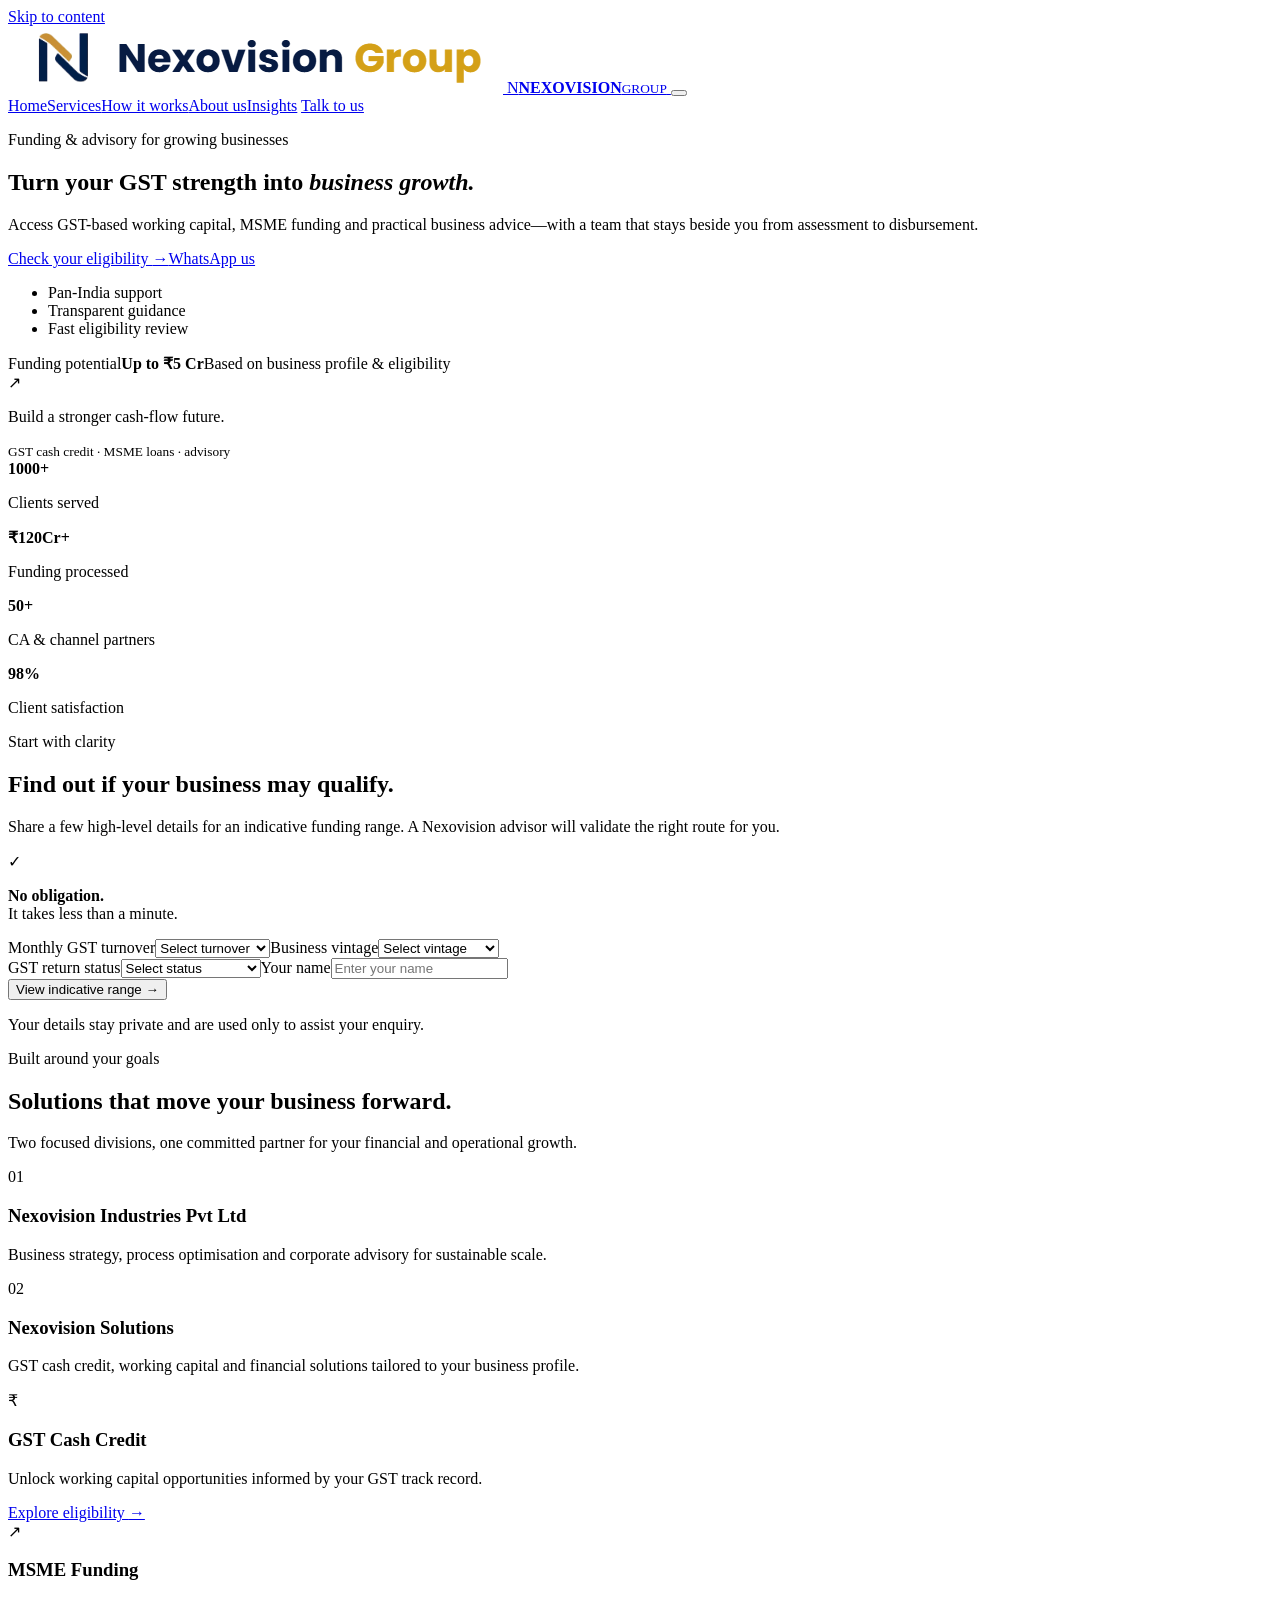
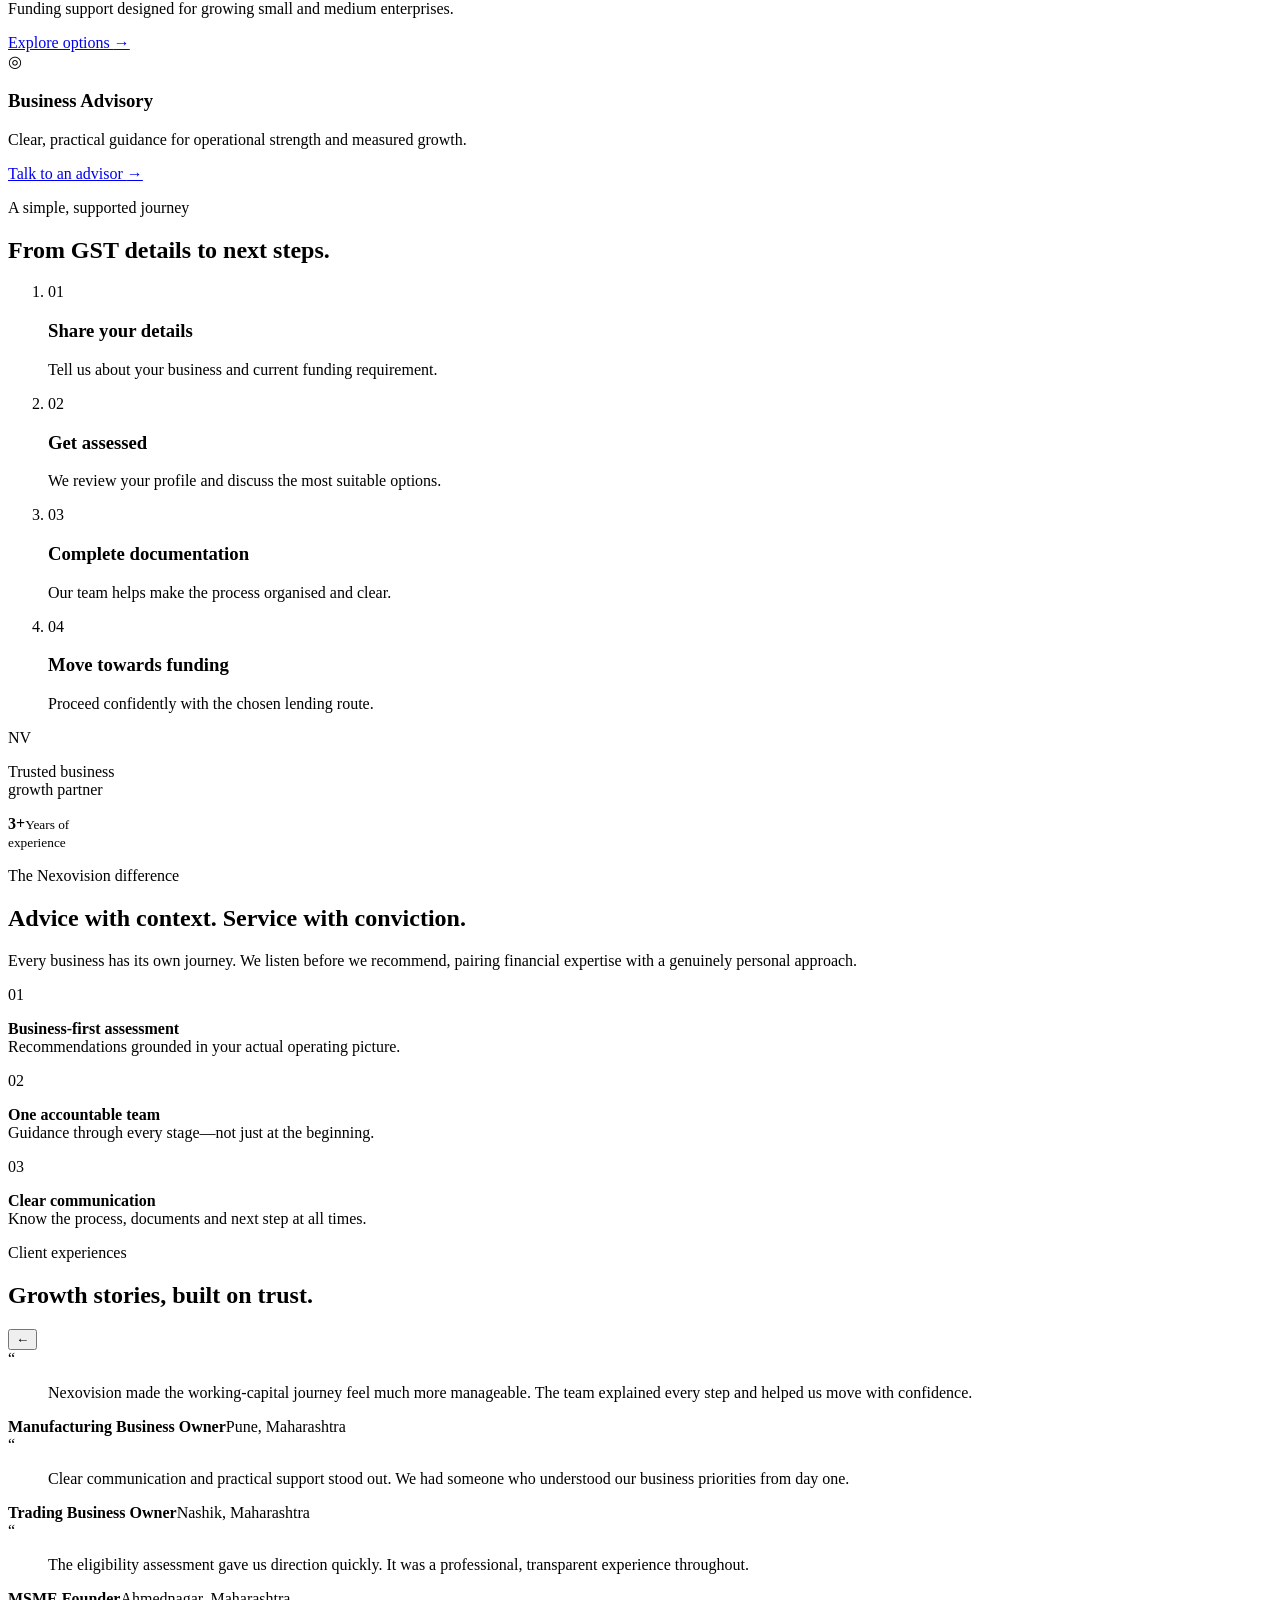
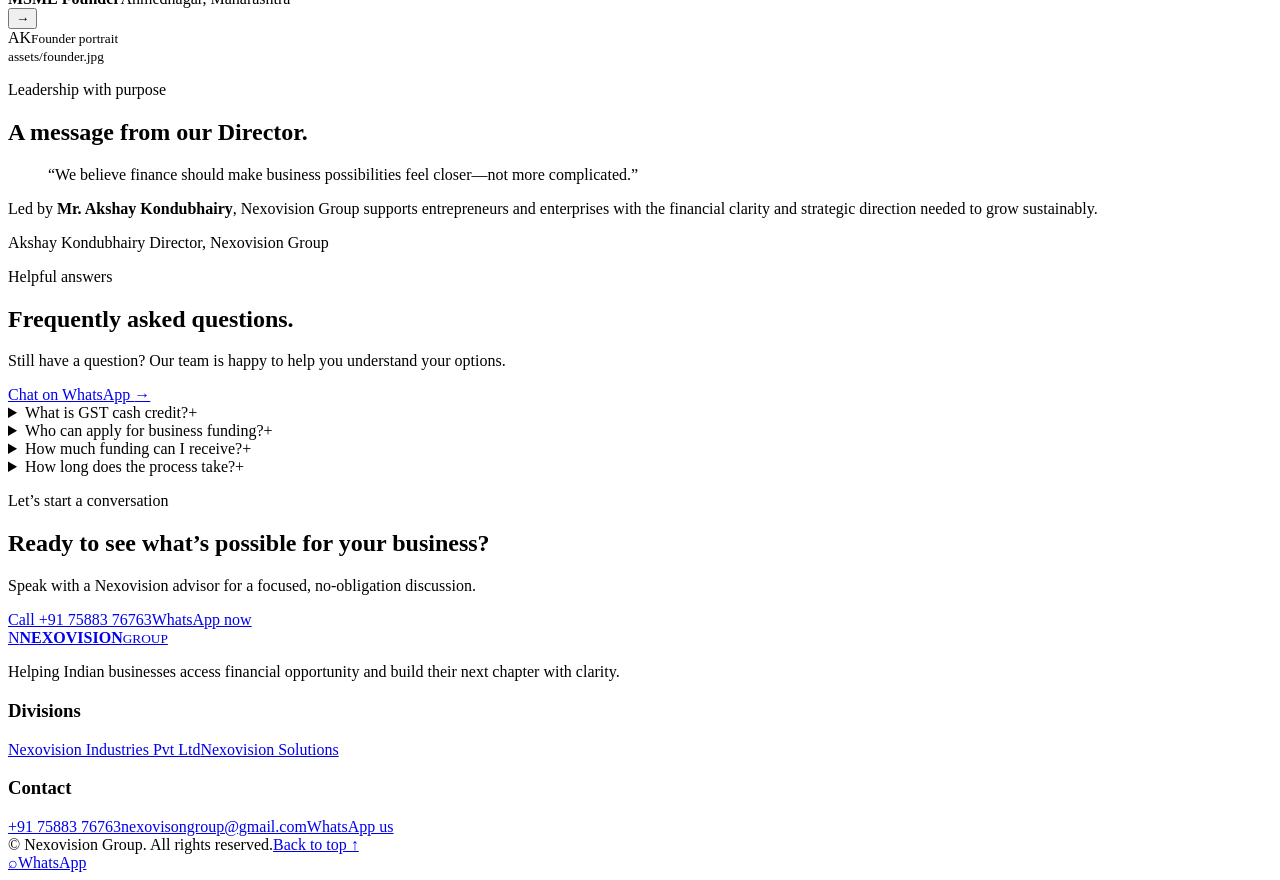
==== commit 30eae2ad: "Add files via upload" ====
--- a/index.html
+++ b/index.html
@@ -15,8 +15,8 @@
   <link rel="preconnect" href="https://fonts.googleapis.com">
   <link rel="preconnect" href="https://fonts.gstatic.com" crossorigin>
   <link href="https://fonts.googleapis.com/css2?family=DM+Sans:wght@400;500;600;700&family=Playfair+Display:wght@600;700&display=swap" rel="stylesheet">
-  <link rel="stylesheet" href="style.css">
-  <link rel="stylesheet" href="phase3.css">
+  <link rel="stylesheet" href="css/style.css">
+  <link rel="stylesheet" href="css/phase3.css">
   <script type="application/ld+json">{"@context":"https://schema.org","@type":"ProfessionalService","name":"Nexovision Group","url":"https://nexovisiongroup.in/","email":"nexovisongroup@gmail.com","telephone":"+917588376763","description":"GST cash credit, MSME funding, financial solutions and business consulting for Indian businesses.","areaServed":"IN","sameAs":["https://www.facebook.com/nexovisionsolutions/","https://www.instagram.com/nexovisiongroup"]}</script>
   <script type="application/ld+json">{"@context":"https://schema.org","@type":"ProfessionalService","name":"Nexovision Group","url":"https://nexovisiongroup.in/","email":"nexovisongroup@gmail.com","telephone":"+917588376763","description":"GST cash credit, MSME funding, financial solutions and business consulting for Indian businesses.","areaServed":"IN","sameAs":["https://www.facebook.com/nexovisionsolutions/","https://www.instagram.com/nexovisiongroup"]}</script>
 </head>
@@ -93,6 +93,6 @@
 
   <footer class="site-footer"><div class="container footer-grid"><div><a class="brand brand-footer" href="#top"><span class="brand-mark">N</span><span><strong>NEXOVISION</strong><small>GROUP</small></span></a><p>Helping Indian businesses access financial opportunity and build their next chapter with clarity.</p></div><div><h3>Divisions</h3><a href="#services">Nexovision Industries Pvt Ltd</a><a href="#services">Nexovision Solutions</a></div><div><h3>Contact</h3><a href="tel:+917588376763">+91 75883 76763</a><a href="mailto:nexovisongroup@gmail.com">nexovisongroup@gmail.com</a><a href="https://wa.me/919021301909" target="_blank" rel="noopener">WhatsApp us</a></div></div><div class="container footer-bottom"><span>© <span id="year"></span> Nexovision Group. All rights reserved.</span><a href="#top">Back to top ↑</a></div></footer>
   <a class="floating-whatsapp" href="https://wa.me/919021301909" target="_blank" rel="noopener" aria-label="Chat with Nexovision on WhatsApp">⌕<span>WhatsApp</span></a>
-  <script src="script.js"></script>
+  <script src="js/script.js"></script>
 </body>
 </html>
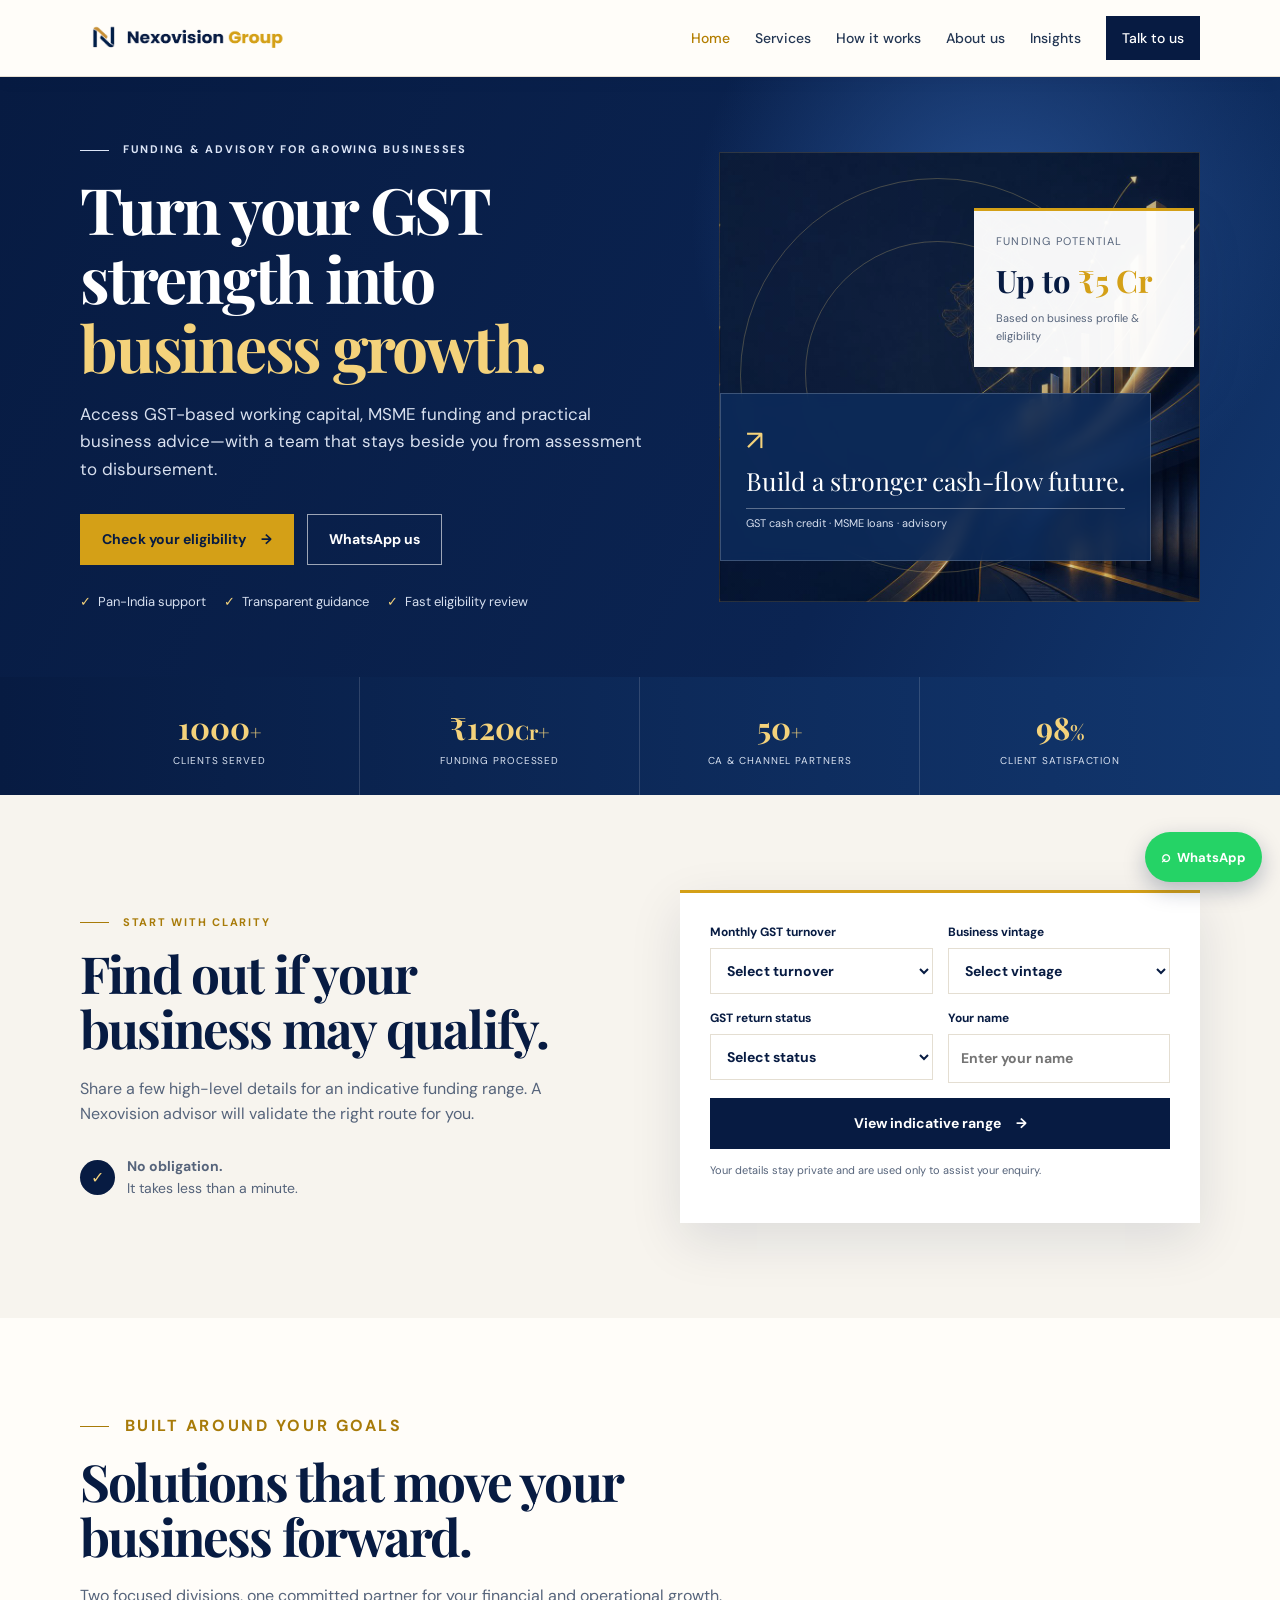
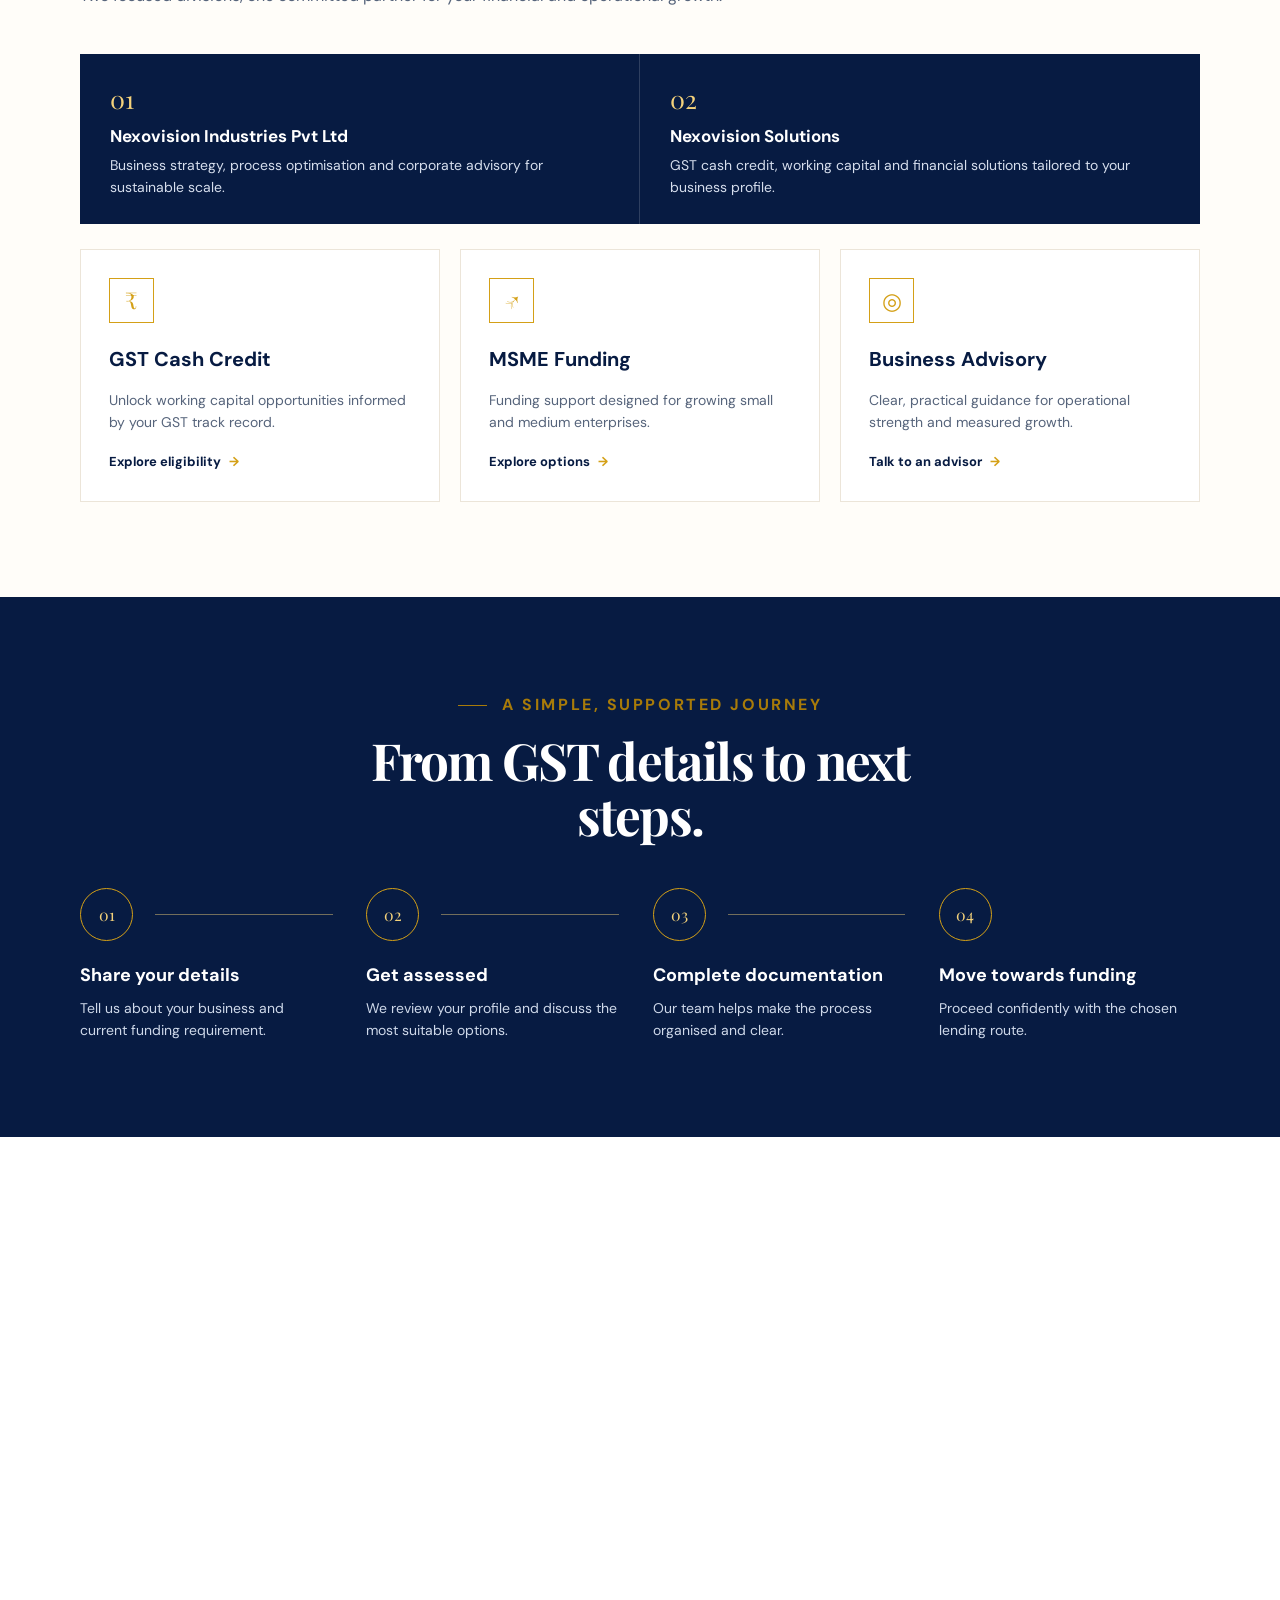
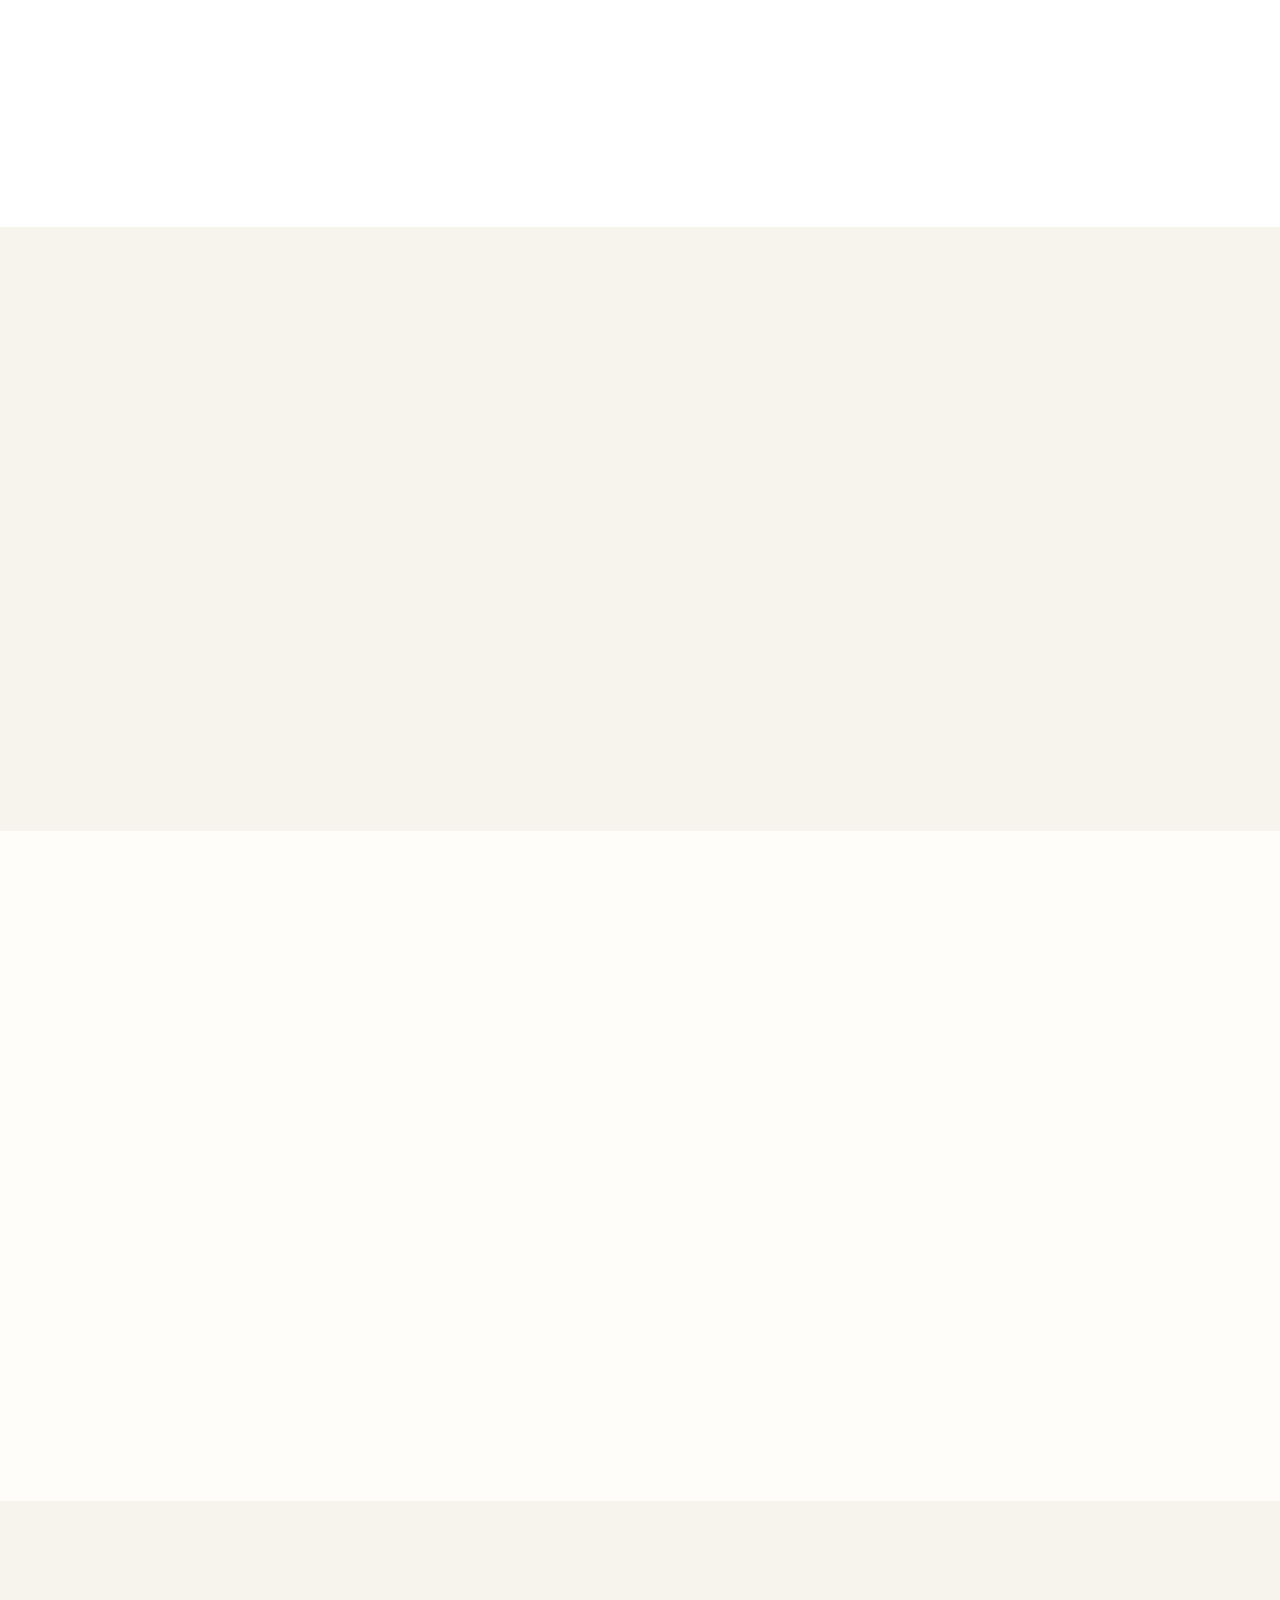
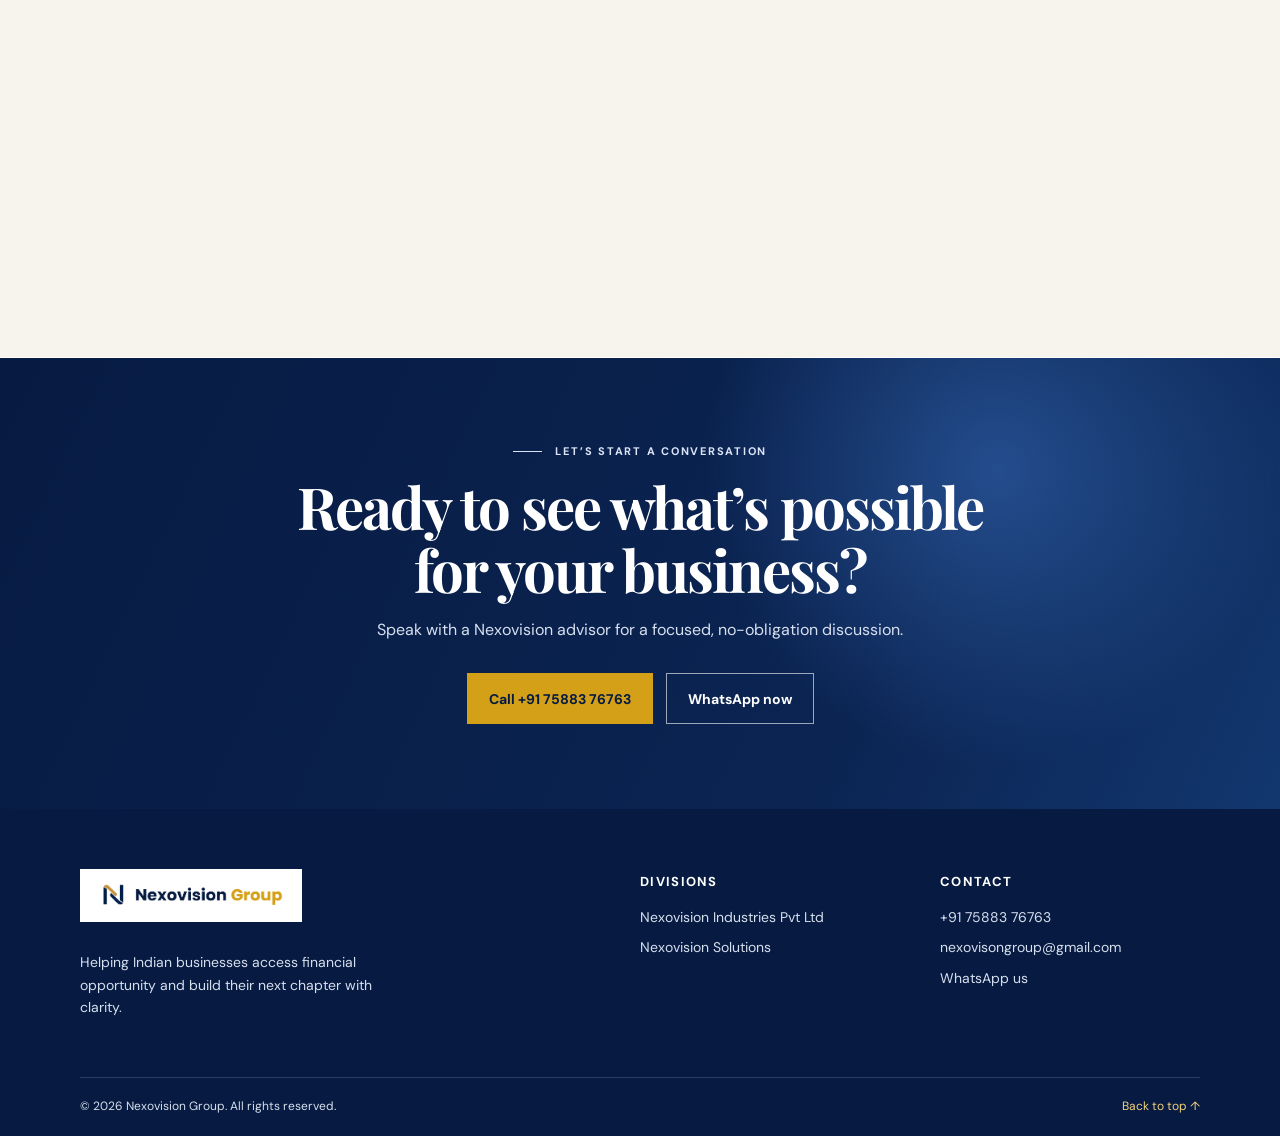
==== commit c3383cad: "Add files via upload" ====
--- a/index.html
+++ b/index.html
@@ -9,7 +9,7 @@
   <meta property="og:description" content="Funding and business advisory for ambitious Indian enterprises.">
   <meta property="og:image" content="https://nexovisiongroup.in/assets/hero-growth.jpg">
   <link rel="canonical" href="https://nexovisiongroup.in/">
-  <link rel="icon" href="assets/favicon.svg" type="image/svg+xml">
+  <link rel="icon" href="assets/favicon-logo.png" type="image/png">
   <link rel="manifest" href="site.webmanifest">
   <title>Nexovision Group | GST Cash Credit, MSME Funding & Business Consulting</title>
   <link rel="preconnect" href="https://fonts.googleapis.com">
--- a/css/style.css
+++ b/css/style.css
@@ -0,0 +1,5 @@
+:root{--navy:#071B42;--navy-2:#0c2a61;--gold:#D4A017;--gold-light:#f4d27b;--ink:#14223c;--muted:#637089;--cream:#fbfaf6;--surface:#f4f6fa;--white:#fff;--line:#dce2ea;--shadow:0 18px 50px rgba(7,27,66,.11)}*{box-sizing:border-box}html{scroll-behavior:smooth}body{margin:0;background:var(--white);color:var(--ink);font-family:'DM Sans',sans-serif;line-height:1.6}.container{width:min(1120px,calc(100% - 40px));margin:auto}.skip-link{position:absolute;left:-999px;top:0;background:#fff;color:var(--navy);padding:10px;z-index:99}.skip-link:focus{left:10px}.site-header{position:sticky;top:0;z-index:50;background:rgba(7,27,66,.96);backdrop-filter:blur(12px);border-bottom:1px solid rgba(255,255,255,.08)}.nav-wrap{min-height:76px;display:flex;align-items:center;justify-content:space-between;gap:25px}.brand{display:inline-flex;align-items:center;gap:10px;text-decoration:none;color:#fff;letter-spacing:.08em}.brand-mark{display:grid;place-items:center;width:36px;height:36px;border:1px solid var(--gold);color:var(--gold);font-family:'Playfair Display',serif;font-size:23px}.brand strong{display:block;font-size:13px;line-height:1.1}.brand small{display:block;font-size:8px;letter-spacing:.27em;text-align:center;margin-top:3px}.primary-nav{display:flex;align-items:center;gap:25px}.primary-nav>a{color:#dfe5f0;text-decoration:none;font-size:14px;font-weight:500}.primary-nav>a:hover,.primary-nav .active{color:var(--gold-light)}.nav-cta{border:1px solid var(--gold);padding:10px 15px;color:var(--gold)!important}.menu-toggle{display:none;background:none;border:0;padding:7px;cursor:pointer}.menu-toggle span{display:block;width:25px;height:2px;background:#fff;margin:5px}.section{padding:95px 0}.section-dark,.cta-section{background:radial-gradient(circle at 78% 25%,#163f84 0,transparent 28%),linear-gradient(115deg,#071B42,#081831 68%,#0c285a);color:#fff}.hero{overflow:hidden}.hero-grid{min-height:600px;display:grid;grid-template-columns:1.1fr .9fr;align-items:center;gap:50px}.eyebrow{margin:0 0 15px;color:#dce5f7;text-transform:uppercase;font-size:11px;letter-spacing:.16em;font-weight:700}.eyebrow span{display:inline-block;width:29px;height:1px;background:currentColor;vertical-align:middle;margin-right:9px}.eyebrow.gold{color:#a87b09}.hero h1,h2{font-family:'Playfair Display',serif;line-height:1.08;letter-spacing:-.035em}.hero h1{max-width:720px;font-size:clamp(42px,5vw,69px);margin:0 0 20px}.hero h1 em{font-style:normal;color:var(--gold-light)}.hero-text{max-width:570px;color:#d8e0ef;font-size:17px}.hero-actions{display:flex;flex-wrap:wrap;gap:13px;margin-top:31px}.button{display:inline-flex;align-items:center;justify-content:center;gap:15px;min-height:51px;padding:12px 21px;text-decoration:none;border:1px solid transparent;font-weight:700;font-size:14px;cursor:pointer;font-family:inherit}.button-gold{background:var(--gold);color:var(--navy)}.button-gold:hover{background:#ebc151}.button-ghost{border-color:rgba(255,255,255,.6);color:#fff;background:transparent}.button-ghost:hover{background:#fff;color:var(--navy)}.button-navy{background:var(--navy);color:#fff;width:100%}.button-navy:hover{background:#123775}.hero-points{display:flex;flex-wrap:wrap;gap:18px;list-style:none;padding:0;margin:27px 0 0;color:#d6dfef;font-size:13px}.hero-points li:before{content:'✓';color:var(--gold-light);margin-right:7px}.hero-visual{position:relative;height:450px}.hero-orbit{position:absolute;border:1px solid rgba(244,210,123,.25);border-radius:50%}.orbit-one{width:395px;height:395px;top:25px;left:20px}.orbit-two{width:265px;height:265px;top:88px;left:85px}.funding-card{position:absolute;right:5px;top:55px;width:220px;padding:22px;background:rgba(255,255,255,.96);color:var(--navy);box-shadow:var(--shadow);border-top:3px solid var(--gold)}.funding-card>*{display:block}.card-label{font-size:11px;text-transform:uppercase;letter-spacing:.11em;color:var(--muted)}.funding-card strong{font-family:'Playfair Display',serif;font-size:31px;margin:5px 0}.funding-card b{color:var(--gold)}.funding-card span:last-child{font-size:11px;color:var(--muted)}.hero-panel{position:absolute;left:0;bottom:40px;right:48px;padding:25px;background:rgba(13,44,93,.82);border:1px solid rgba(255,255,255,.2);backdrop-filter:blur(7px)}.panel-icon{color:var(--gold-light);font-size:28px}.hero-panel p{font-family:'Playfair Display',serif;font-size:25px;line-height:1.15;margin:3px 0 13px}.panel-line{height:1px;background:rgba(255,255,255,.33)}.hero-panel small{font-size:11px;color:#d8e0ef}.trust-bar{background:var(--navy);color:#fff}.stats-grid{display:grid;grid-template-columns:repeat(4,1fr)}.stats-grid>div{padding:26px 15px;text-align:center;border-right:1px solid rgba(255,255,255,.15)}.stats-grid>div:last-child{border:0}.stats-grid strong{font-family:'Playfair Display',serif;color:var(--gold-light);font-size:31px}.stats-grid strong span{font-size:20px}.stats-grid p{margin:0;color:#d9e2f1;text-transform:uppercase;letter-spacing:.09em;font-size:10px}.eligibility{background:var(--cream)}.eligibility-grid,.why-grid,.founder-grid,.faq-grid{display:grid;grid-template-columns:1fr 1fr;gap:80px;align-items:center}.section-intro h2,.section-heading h2,.why-copy h2,.founder-copy h2{font-size:clamp(35px,4vw,53px);margin:0 0 19px}.section-intro>p:not(.eyebrow),.section-heading>p,.why-copy>p,.founder-copy>p{color:var(--muted);font-size:16px}.mini-proof{display:flex;gap:12px;align-items:center;margin-top:28px}.proof-icon{display:grid;place-items:center;width:35px;height:35px;background:var(--navy);color:var(--gold-light);border-radius:50%}.mini-proof p{margin:0;color:var(--muted);font-size:14px}.eligibility-form{background:#fff;padding:30px;box-shadow:var(--shadow);border-top:3px solid var(--gold)}.form-row{display:grid;grid-template-columns:1fr 1fr;gap:15px;margin-bottom:15px}.eligibility-form label{display:block;color:var(--ink);font-size:12px;font-weight:700}.eligibility-form input,.eligibility-form select{width:100%;display:block;margin-top:6px;border:1px solid var(--line);padding:12px;background:#fff;color:var(--ink);font:inherit;font-size:14px}.eligibility-form input:focus,.eligibility-form select:focus{outline:2px solid #d4a01780;border-color:var(--gold)}.form-note{font-size:11px;color:var(--muted);margin:13px 0 0}.form-result{display:block;min-height:1px;margin-top:13px;padding:0;color:var(--navy);font-weight:700}.form-result:not(:empty){padding:12px;background:#f6f1df;border-left:3px solid var(--gold);font-size:14px}.section-heading{max-width:665px;margin-bottom:45px}.division-strip{display:grid;grid-template-columns:1fr 1fr;background:var(--navy);color:#fff;margin-bottom:25px}.division-strip>div{padding:25px 30px;border-right:1px solid rgba(255,255,255,.16)}.division-strip>div:last-child{border:0}.division-number{font-family:'Playfair Display',serif;color:var(--gold-light);font-size:25px}.division-strip h3{margin:4px 0;font-size:17px}.division-strip p{margin:0;color:#d6deed;font-size:14px}.service-grid{display:grid;grid-template-columns:repeat(3,1fr);gap:20px}.service-card{padding:28px;background:var(--surface);border-bottom:2px solid transparent;transition:.25s}.service-card:hover{transform:translateY(-5px);border-color:var(--gold);background:#fff;box-shadow:var(--shadow)}.service-icon{display:grid;place-items:center;width:45px;height:45px;border:1px solid var(--gold);color:var(--gold);font-family:'Playfair Display',serif;font-size:23px}.service-card h3{margin:20px 0 8px;font-size:20px}.service-card p{color:var(--muted);font-size:14px}.service-card a,.text-link{color:var(--navy);font-size:13px;font-weight:700;text-decoration:none}.service-card a span,.text-link span{color:var(--gold);margin-left:5px}.process{background:var(--navy);color:#fff}.centered{text-align:center;margin-left:auto;margin-right:auto}.process .section-heading h2{color:#fff}.process-grid{list-style:none;padding:0;margin:0;display:grid;grid-template-columns:repeat(4,1fr);gap:25px}.process-grid li{position:relative;padding-right:10px}.process-grid li:not(:last-child):after{content:'';height:1px;background:rgba(244,210,123,.45);position:absolute;width:68%;top:26px;left:75px}.process-grid span{display:grid;place-items:center;width:53px;height:53px;border:1px solid var(--gold);border-radius:50%;font-family:'Playfair Display',serif;color:var(--gold-light);position:relative;z-index:1;background:var(--navy)}.process-grid h3{font-size:18px;margin:20px 0 7px}.process-grid p{color:#cfd9ea;font-size:14px;margin:0}.why-image{position:relative;min-height:500px;background:var(--surface)}.image-placeholder{position:absolute;inset:0;background:linear-gradient(155deg,#112f65,#071b42 68%);display:flex;flex-direction:column;justify-content:flex-end;padding:45px;color:#fff;overflow:hidden}.image-placeholder:before{content:'';position:absolute;width:410px;height:410px;border:1px solid rgba(244,210,123,.28);border-radius:50%;right:-90px;top:-100px}.image-placeholder span{font-family:'Playfair Display',serif;color:var(--gold-light);font-size:100px;line-height:1;opacity:.85}.image-placeholder p{font-family:'Playfair Display',serif;font-size:28px;line-height:1.12;margin:7px 0}.experience-badge{position:absolute;right:-20px;bottom:32px;background:var(--gold);padding:18px 22px;display:flex;gap:10px;align-items:center;color:var(--navy)}.experience-badge strong{font-family:'Playfair Display',serif;font-size:36px}.experience-badge strong span{font-size:20px}.experience-badge small{font-weight:700;line-height:1.2}.benefit-list{margin-top:27px}.benefit-list>div{display:flex;gap:15px;padding:14px 0;border-top:1px solid var(--line)}.benefit-list span{color:var(--gold);font-weight:700}.benefit-list p{margin:0;font-size:14px;color:var(--muted)}.benefit-list strong{color:var(--ink)}.testimonials{background:var(--cream)}.testimonial-wrap{display:flex;align-items:center;gap:25px}.testimonial-slider{flex:1;min-height:222px}.testimonial{display:none;text-align:center;padding:6px 12%;animation:fade .35s ease}.testimonial.is-active{display:block}.quote{font-family:'Playfair Display',serif;color:var(--gold);font-size:68px;height:47px}.testimonial blockquote{font-family:'Playfair Display',serif;font-size:clamp(22px,3vw,33px);line-height:1.3;margin:0 0 20px}.testimonial footer strong,.testimonial footer span{display:block;font-size:13px}.testimonial footer span{color:var(--muted);font-size:12px}.slider-control{display:grid;place-items:center;width:42px;height:42px;border:1px solid var(--navy);background:transparent;color:var(--navy);font-size:20px;cursor:pointer}.slider-control:hover{background:var(--navy);color:#fff}.slider-dots{display:flex;justify-content:center;gap:7px;margin-top:19px}.slider-dots button{width:7px;height:7px;padding:0;border:0;border-radius:100%;background:#b7bfcd;cursor:pointer}.slider-dots button.active{width:21px;border-radius:4px;background:var(--gold)}.founder{background:#fff}.founder-photo{position:relative;min-height:480px;background:var(--navy);overflow:hidden}.founder-photo img{width:100%;height:480px;object-fit:cover;position:relative;z-index:2}.founder-photo img[src="assets/founder.jpg"]+.photo-fallback{display:flex}.photo-fallback{position:absolute;inset:0;z-index:1;align-items:center;justify-content:center;flex-direction:column;background:linear-gradient(140deg,#173d7c,#071b42);color:#fff}.photo-fallback span{font-family:'Playfair Display',serif;font-size:90px;color:var(--gold-light)}.photo-fallback small{text-align:center;color:#dce5f7}.founder-copy blockquote{font-family:'Playfair Display',serif;color:var(--navy);font-size:25px;line-height:1.34;margin:26px 0}.signature{font-family:'Playfair Display',serif!important;font-size:22px!important;color:var(--navy)!important}.signature span{display:block;font-family:'DM Sans',sans-serif;font-size:11px;letter-spacing:.08em;text-transform:uppercase;color:var(--gold)}.faq{background:var(--cream)}.faq-list details{background:#fff;border-bottom:1px solid var(--line);padding:0 20px}.faq-list summary{list-style:none;cursor:pointer;padding:20px 25px 20px 0;font-size:16px;font-weight:700;position:relative}.faq-list summary::-webkit-details-marker{display:none}.faq-list summary span{position:absolute;right:0;color:var(--gold);font-size:25px;font-weight:400;top:13px}.faq-list details[open] summary span{transform:rotate(45deg)}.faq-list p{padding:0 20px 19px 0;margin:0;color:var(--muted);font-size:14px}.cta-section{padding:85px 0}.cta-inner{max-width:740px;text-align:center;margin:auto}.cta-inner h2{font-size:clamp(35px,5vw,58px);margin:0}.cta-inner>p:not(.eyebrow){color:#d7e0ef;font-size:16px}.cta-inner .hero-actions{justify-content:center}.site-footer{background:#041126;color:#d6dfed;padding-top:60px}.footer-grid{display:grid;grid-template-columns:2fr 1fr 1fr;gap:40px;padding-bottom:45px}.brand-footer{margin-bottom:15px}.footer-grid p{max-width:320px;font-size:14px}.footer-grid h3{color:#fff;font-size:13px;text-transform:uppercase;letter-spacing:.1em;margin-top:3px}.footer-grid a:not(.brand){display:block;color:#d6dfed;text-decoration:none;font-size:14px;margin:8px 0}.footer-grid a:hover{color:var(--gold-light)}.footer-bottom{border-top:1px solid rgba(255,255,255,.15);display:flex;justify-content:space-between;padding:19px 0;font-size:12px}.footer-bottom a{color:var(--gold-light);text-decoration:none}.floating-whatsapp{position:fixed;right:18px;bottom:18px;z-index:40;border-radius:28px;padding:12px 16px;background:#25D366;color:#fff;text-decoration:none;font-weight:700;box-shadow:0 8px 22px #071b4244}.floating-whatsapp span{margin-left:6px;font-size:13px}.reveal{opacity:0;transform:translateY(20px);transition:opacity .65s ease,transform .65s ease}.reveal.visible{opacity:1;transform:none}@keyframes fade{from{opacity:0;transform:translateX(10px)}to{opacity:1;transform:none}}@media(max-width:800px){.site-header{position:sticky}.nav-wrap{min-height:67px}.menu-toggle{display:block;z-index:5}.primary-nav{display:none;position:absolute;top:67px;left:0;right:0;background:var(--navy);padding:14px 20px 25px;border-top:1px solid rgba(255,255,255,.12);box-shadow:0 16px 20px #0003}.primary-nav.open{display:flex;flex-direction:column;align-items:stretch;gap:0}.primary-nav>a{padding:13px 0}.primary-nav .nav-cta{margin-top:8px;text-align:center}.menu-toggle[aria-expanded=true] span:nth-child(1){transform:translateY(7px) rotate(45deg)}.menu-toggle[aria-expanded=true] span:nth-child(2){opacity:0}.menu-toggle[aria-expanded=true] span:nth-child(3){transform:translateY(-7px) rotate(-45deg)}.hero-grid,.eligibility-grid,.why-grid,.founder-grid,.faq-grid{grid-template-columns:1fr;gap:44px}.hero-grid{padding:67px 0 43px;min-height:unset}.hero-visual{height:315px}.orbit-one{width:280px;height:280px;left:calc(50% - 140px);top:0}.orbit-two{width:180px;height:180px;left:calc(50% - 90px);top:49px}.funding-card{right:0;top:14px;width:195px}.hero-panel{left:0;right:5px;bottom:0;padding:18px}.hero-panel p{font-size:21px}.stats-grid{grid-template-columns:1fr 1fr}.stats-grid>div{border-bottom:1px solid rgba(255,255,255,.15)}.stats-grid>div:nth-child(2){border-right:0}.section{padding:70px 0}.form-row,.division-strip,.service-grid,.process-grid,.footer-grid{grid-template-columns:1fr}.division-strip>div{border-right:0;border-bottom:1px solid rgba(255,255,255,.16)}.process-grid{gap:22px}.process-grid li{padding-left:70px;min-height:65px}.process-grid span{position:absolute;left:0;top:0}.process-grid li:not(:last-child):after{width:1px;height:28px;left:26px;top:57px}.why-image{min-height:355px}.experience-badge{right:0;bottom:18px}.founder-photo,.founder-photo img{min-height:360px;height:360px}.testimonial{padding:5px 0}.testimonial-wrap{gap:10px}.slider-control{flex:0 0 35px;width:35px;height:35px}.footer-grid{gap:24px}.footer-bottom{gap:10px;flex-direction:column}.floating-whatsapp{padding:13px}.floating-whatsapp span{display:none}}@media(max-width:420px){.container{width:min(100% - 30px,1120px)}.hero h1{font-size:40px}.hero-actions .button{width:100%}.eligibility-form{padding:20px}.stats-grid strong{font-size:27px}.testimonial blockquote{font-size:22px}.section-intro h2,.section-heading h2,.why-copy h2,.founder-copy h2{font-size:35px}}
+/* Phase 2: supporting-page layouts */
+.page-hero{padding:100px 0 90px;background:radial-gradient(circle at 78% 20%,#173f80 0,transparent 26%),linear-gradient(120deg,#071B42,#0a2047);color:#fff}.page-hero .container{max-width:900px}.page-hero h1{font-family:'Playfair Display',serif;font-size:clamp(42px,5.5vw,68px);line-height:1.07;letter-spacing:-.04em;margin:0 0 18px}.page-hero h1 em{font-style:normal;color:var(--gold-light)}.page-hero p:not(.eyebrow){max-width:620px;margin:0;color:#d6dfed;font-size:17px}.story-grid{display:grid;grid-template-columns:1fr 1fr;gap:90px;align-items:start;margin-bottom:55px}.story-grid h2,.service-cta h2,.contact-grid h2,.contact-map h2{font-family:'Playfair Display',serif;font-size:clamp(35px,4vw,52px);line-height:1.1;margin:0}.story-grid p{color:var(--muted);font-size:16px}.values-section{background:var(--cream)}.mission-grid{display:grid;grid-template-columns:1fr 1fr;gap:20px}.mission-card{padding:35px;background:#fff;border-top:3px solid var(--gold)}.mission-card span{color:var(--gold);font-family:'Playfair Display',serif;font-size:25px}.mission-card h3{font-size:22px;margin:12px 0 7px}.mission-card p,.value-grid p{color:var(--muted);margin:0}.value-grid{display:grid;grid-template-columns:repeat(3,1fr);gap:20px;margin-top:20px}.value-grid article{padding:25px;border:1px solid var(--line)}.value-grid span{font-family:'Playfair Display',serif;font-size:23px;color:var(--navy)}.value-grid p{font-size:14px;margin-top:8px}.detailed-services{display:grid;grid-template-columns:repeat(3,1fr);gap:20px}.detail-card{padding:29px;background:var(--surface);border-top:2px solid transparent;transition:.25s}.detail-card:hover{background:#fff;border-color:var(--gold);box-shadow:var(--shadow)}.detail-card h3{font-size:21px;margin:20px 0 8px}.detail-card p{font-size:14px;color:var(--muted)}.detail-card ul{list-style:none;padding:0;margin:20px 0}.detail-card li{font-size:13px;color:var(--ink);padding:5px 0;border-bottom:1px solid var(--line)}.detail-card li:before{content:'✓';color:var(--gold);font-weight:700;margin-right:7px}.service-band{background:var(--navy);color:#fff}.service-band .section-heading h2,.service-band .section-heading p{color:#fff}.detailed-services.light .detail-card{background:#0e2d62}.detailed-services.light .detail-card:hover{background:#153b7a}.detailed-services.light .detail-card p,.detailed-services.light .detail-card li{color:#d9e1ee}.detailed-services.light .detail-card li{border-color:rgba(255,255,255,.15)}.service-cta{display:flex;align-items:center;justify-content:space-between;gap:25px;padding:38px;background:var(--cream)}.service-cta h2{max-width:590px}.featured-insight{display:grid;grid-template-columns:1.1fr .9fr;min-height:425px;background:var(--cream)}.featured-insight>div:first-child{padding:55px}.featured-insight h2{font-family:'Playfair Display',serif;font-size:clamp(32px,4vw,48px);line-height:1.08;margin:13px 0}.featured-insight p:not(.eyebrow){color:var(--muted)}.featured-art{position:relative;display:flex;justify-content:flex-end;align-items:flex-end;padding:38px;background:linear-gradient(145deg,#173e7b,#071b42);color:#fff;overflow:hidden}.featured-art:before{content:'';position:absolute;width:440px;height:440px;border:1px solid rgba(244,210,123,.3);border-radius:50%;top:-170px;left:-145px}.featured-art span{font-family:'Playfair Display',serif;color:var(--gold-light);font-size:110px;line-height:1;z-index:1}.featured-art small{z-index:1;font-size:13px;text-transform:uppercase;letter-spacing:.1em}.article-meta{display:block;color:#a87b09;font-size:10px;font-weight:700;letter-spacing:.12em}.insight-heading{margin:80px 0 40px}.article-grid{display:grid;grid-template-columns:repeat(3,1fr);gap:24px}.article-card{background:var(--surface);padding-bottom:27px}.article-card>*:not(.article-image){margin-left:23px;margin-right:23px}.article-card h3{font-size:20px;line-height:1.25;margin-top:10px;margin-bottom:9px}.article-card p:not(.article-meta){font-size:14px;color:var(--muted)}.article-image{height:180px;display:flex;align-items:flex-end;padding:18px;background:var(--navy);color:var(--gold-light);font-family:'Playfair Display',serif;font-size:55px}.article-one{background:linear-gradient(140deg,#0a2451,#1c4a8b)}.article-two{background:linear-gradient(140deg,#0e2e69,#27788e)}.article-three{background:linear-gradient(140deg,#152348,#7b5b16)}.article-notice{margin:32px 0 0;padding:15px;background:#f6f1df;color:#6d5514;font-size:13px;border-left:3px solid var(--gold)}.contact-grid{display:grid;grid-template-columns:.85fr 1.15fr;gap:80px;align-items:start}.contact-intro{color:var(--muted);font-size:16px}.contact-list{margin-top:31px}.contact-list>a,.contact-list>div{display:flex;align-items:center;gap:13px;margin:15px 0;text-decoration:none;color:var(--ink)}.contact-list>*>span{display:grid;place-items:center;width:37px;height:37px;background:var(--navy);color:var(--gold-light);border-radius:50%}.contact-list small,.contact-list strong{display:block}.contact-list small{font-size:11px;color:var(--muted);text-transform:uppercase;letter-spacing:.08em}.contact-list strong{font-size:14px}.contact-form{padding:34px;background:var(--cream);border-top:3px solid var(--gold)}.contact-form h3{font-family:'Playfair Display',serif;font-size:28px;margin:0 0 20px}.contact-form label{display:block;font-size:12px;font-weight:700;margin-bottom:15px}.contact-form input,.contact-form select,.contact-form textarea{display:block;width:100%;font:inherit;font-size:14px;margin-top:6px;padding:12px;border:1px solid var(--line);background:#fff}.contact-form textarea{resize:vertical}.contact-map{padding:75px 0;background:var(--cream)}.contact-map .container{display:grid;grid-template-columns:1fr 1fr;gap:80px;align-items:center}.contact-map p:not(.eyebrow){color:var(--muted)}.map-visual{min-height:245px;display:flex;align-items:flex-end;justify-content:space-between;padding:25px;background:linear-gradient(145deg,#143a75,#071b42);color:#fff;position:relative;overflow:hidden}.map-visual:before{content:'';width:310px;height:310px;border-radius:47% 53% 45% 55%;position:absolute;right:40px;top:-40px;border:1px solid rgba(244,210,123,.35)}.map-visual span{font-family:'Playfair Display',serif;color:var(--gold-light);font-size:47px;z-index:1}.map-visual small{z-index:1;text-transform:uppercase;letter-spacing:.1em;font-size:10px;text-align:right}@media(max-width:800px){.page-hero{padding:70px 0}.story-grid,.mission-grid,.value-grid,.detailed-services,.featured-insight,.article-grid,.contact-grid,.contact-map .container{grid-template-columns:1fr;gap:24px}.story-grid{margin-bottom:35px}.featured-insight>div:first-child{padding:32px}.featured-art{min-height:240px}.service-cta{display:block}.service-cta .button{margin-top:25px}.contact-map{padding:60px 0}.map-visual{min-height:215px}}
+/* Project visual asset: original Nexovision hero illustration */
+.hero-visual{background-image:linear-gradient(90deg,rgba(7,27,66,.08),rgba(7,27,66,.2)),url('../assets/hero-growth.jpg');background-size:cover;background-position:center;border:1px solid rgba(244,210,123,.15)}
--- a/css/phase3.css
+++ b/css/phase3.css
@@ -0,0 +1,8 @@
+/* Phase 3 visual enhancement: an original project-owned hero illustration. */
+.hero-visual{background:linear-gradient(90deg,rgba(7,27,66,.08),rgba(7,27,66,.2)),url('../assets/hero-growth.jpg') center/cover;border:1px solid rgba(244,210,123,.15)}
+@media(max-width:800px){.hero-visual{background-image:linear-gradient(90deg,rgba(7,27,66,.08),rgba(7,27,66,.2)),url('../assets/hero-growth-mobile.jpg');background-position:65% center}}
+.brand-logo{width:212px;height:40px;object-fit:contain;object-position:left center}.brand-logo+.brand-mark,.brand-logo+.brand-mark+span{display:none}@media(max-width:420px){.brand-logo{width:178px;height:34px}}
+/* Light executive theme: the supplied navy-and-gold logo needs a light surface for proper contrast. */
+:root{--cream:#f7f4ee;--surface:#fffdf9;--ink:#071B42;--muted:#56647b;--line:#e4ded2}.site-header{background:rgba(255,253,249,.97);border-bottom:1px solid #e6dfd3;box-shadow:0 3px 16px rgba(7,27,66,.06)}.site-header .primary-nav>a{color:#233653}.site-header .primary-nav>a:hover,.site-header .primary-nav .active{color:#b37e00}.site-header .nav-cta{background:#071B42;color:#fff!important;border-color:#071B42}.site-header .nav-cta:hover{background:#D4A017;border-color:#D4A017;color:#071B42!important}.menu-toggle span{background:#071B42}.trust-bar{background:linear-gradient(90deg,#071B42,#12376f)}.section-dark,.cta-section{background:radial-gradient(circle at 78% 25%,#244d8d 0,transparent 28%),linear-gradient(115deg,#071B42,#0b2452 68%,#12376f)}.services,.founder{background:#fffdf9}.service-card{background:#fff;border:1px solid #ece5d9}.service-card:hover{background:#fffdf9}.eligibility,.testimonials,.faq,.values-section,.contact-map{background:#f7f4ee}.site-footer{background:#071B42}.brand-footer{background:#fff;padding:8px 11px;gap:0}.brand-footer .brand-logo{width:200px;height:37px}.brand-footer+.footer-grid p{color:#d6dfed}@media(max-width:800px){.primary-nav{background:#fffdf9;border-top-color:#e6dfd3}.primary-nav>a{color:#233653!important}.primary-nav .nav-cta{color:#fff!important}}
+.service-icon svg,.contact-list>*>span svg{width:22px;height:22px;fill:none;stroke:currentColor;stroke-width:1.8;stroke-linecap:round;stroke-linejoin:round}.service-icon svg{width:24px;height:24px}.contact-list>*>span{font-size:0}
+.founder-photo img{content-visibility:auto}.section:not(.hero):not(.page-hero){content-visibility:auto;contain-intrinsic-size:auto 700px}@media(prefers-reduced-motion:reduce){*,*::before,*::after{scroll-behavior:auto!important;animation-duration:.01ms!important;transition-duration:.01ms!important}}
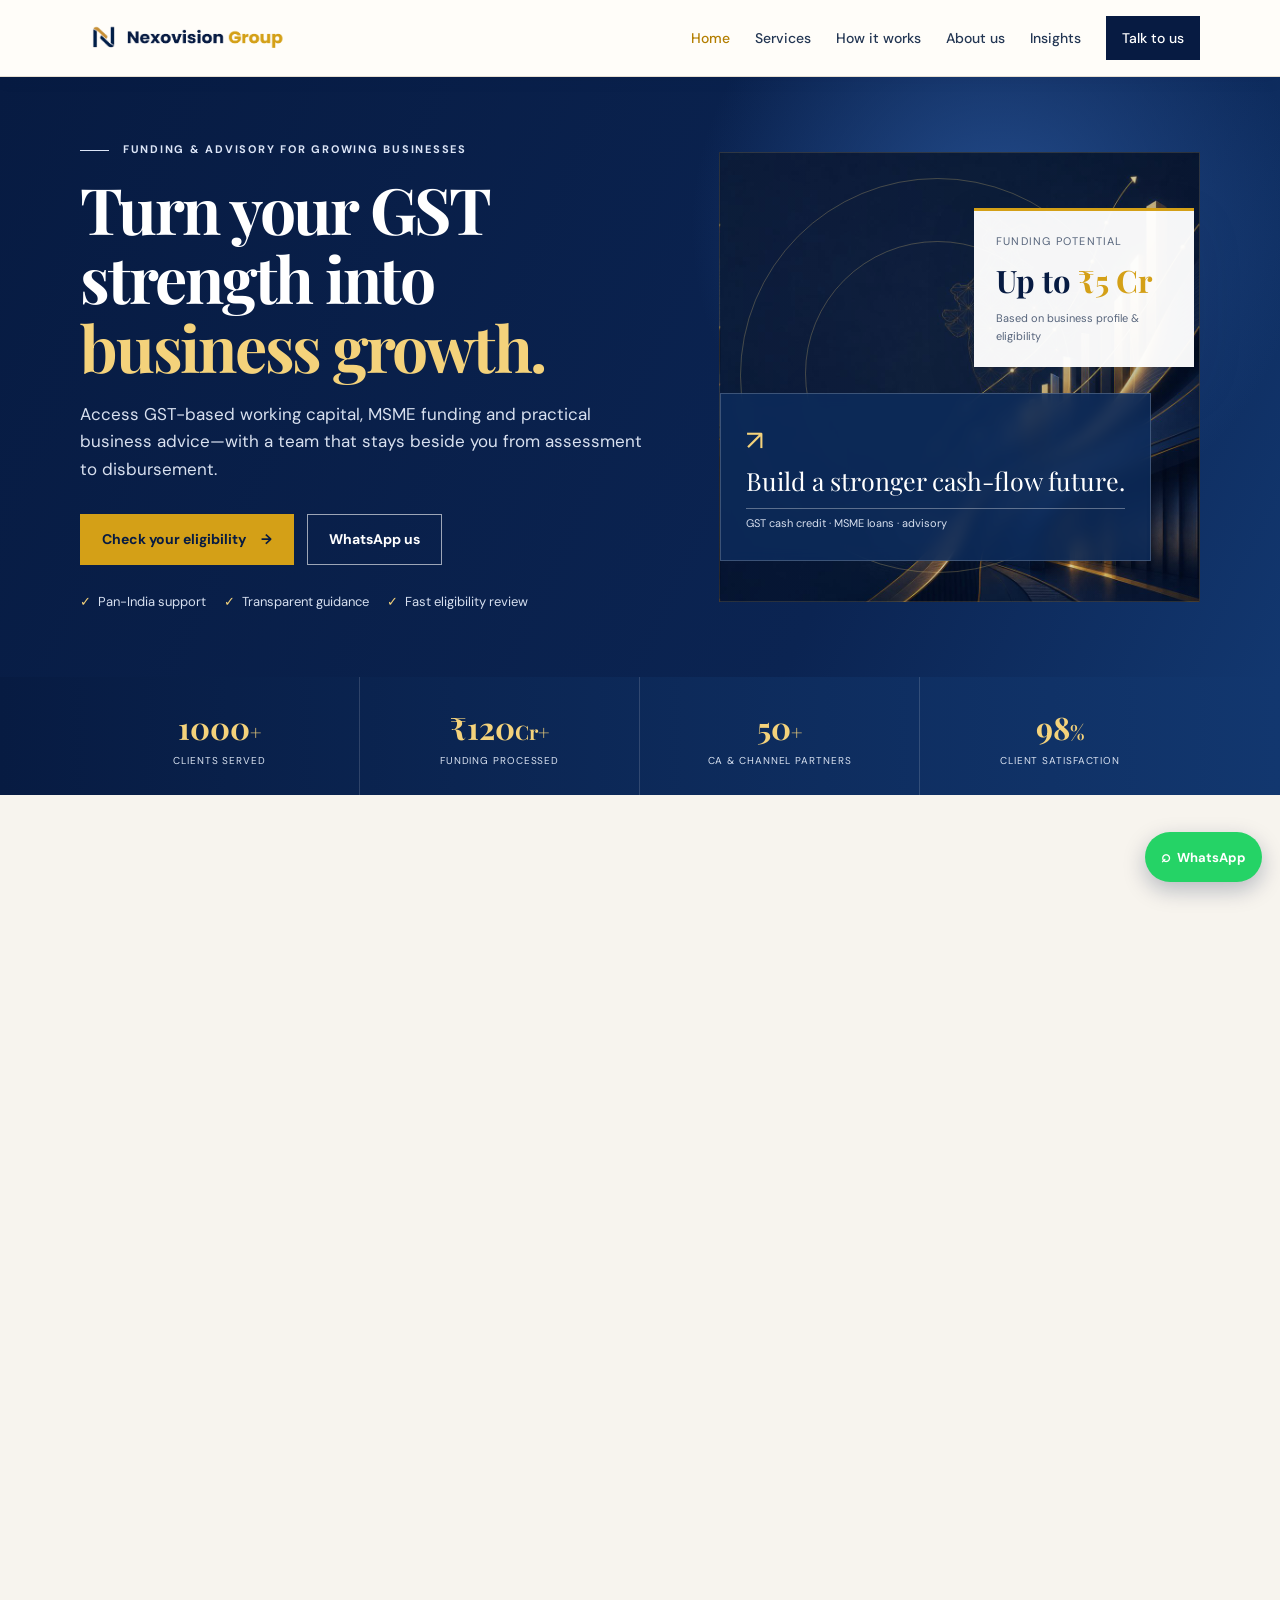
==== commit 111df213: "Update index.html" ====
--- a/index.html
+++ b/index.html
@@ -84,7 +84,7 @@
 
     <section class="section testimonials"><div class="container"><div class="section-heading reveal"><p class="eyebrow gold"><span></span> Client experiences</p><h2>Growth stories, built on trust.</h2></div><div class="testimonial-wrap reveal"><button class="slider-control previous" type="button" aria-label="Previous testimonial">←</button><div class="testimonial-slider" aria-live="polite"><article class="testimonial is-active"><div class="quote">“</div><blockquote>Nexovision made the working-capital journey feel much more manageable. The team explained every step and helped us move with confidence.</blockquote><footer><strong>Manufacturing Business Owner</strong><span>Pune, Maharashtra</span></footer></article><article class="testimonial"><div class="quote">“</div><blockquote>Clear communication and practical support stood out. We had someone who understood our business priorities from day one.</blockquote><footer><strong>Trading Business Owner</strong><span>Nashik, Maharashtra</span></footer></article><article class="testimonial"><div class="quote">“</div><blockquote>The eligibility assessment gave us direction quickly. It was a professional, transparent experience throughout.</blockquote><footer><strong>MSME Founder</strong><span>Ahmednagar, Maharashtra</span></footer></article></div><button class="slider-control next" type="button" aria-label="Next testimonial">→</button></div><div class="slider-dots" aria-label="Testimonial navigation"></div></div></section>
 
-    <section class="section founder"><div class="container founder-grid"><div class="founder-photo reveal"><img src="assets/founder.jpg" alt="Mr. Akshay Kondubhairy, Director of Nexovision Group" onerror="this.style.display='none'"><div class="photo-fallback" aria-hidden="true"><span>AK</span><small>Founder portrait<br>assets/founder.jpg</small></div></div><div class="founder-copy reveal"><p class="eyebrow gold"><span></span> Leadership with purpose</p><h2>A message from our Director.</h2><blockquote>“We believe finance should make business possibilities feel closer—not more complicated.”</blockquote><p>Led by <strong>Mr. Akshay Kondubhairy</strong>, Nexovision Group supports entrepreneurs and enterprises with the financial clarity and strategic direction needed to grow sustainably.</p><p class="signature">Akshay Kondubhairy <span>Director, Nexovision Group</span></p></div></div></section>
+    <section class="section founder"><div class="container founder-grid"><div class="founder-photo reveal"><img src="assets/founder.png" alt="Mr. Akshay Kondubhairy, Director of Nexovision Group" onerror="this.style.display='none'"><div class="photo-fallback" aria-hidden="true"><span>AK</span><small>Founder portrait<br>assets/founder.jpg</small></div></div><div class="founder-copy reveal"><p class="eyebrow gold"><span></span> Leadership with purpose</p><h2>A message from our Director.</h2><blockquote>“We believe finance should make business possibilities feel closer—not more complicated.”</blockquote><p>Led by <strong>Mr. Akshay Kondubhairy</strong>, Nexovision Group supports entrepreneurs and enterprises with the financial clarity and strategic direction needed to grow sustainably.</p><p class="signature">Akshay Kondubhairy <span>Director, Nexovision Group</span></p></div></div></section>
 
     <section class="section faq" id="faq"><div class="container faq-grid"><div class="section-intro reveal"><p class="eyebrow gold"><span></span> Helpful answers</p><h2>Frequently asked questions.</h2><p>Still have a question? Our team is happy to help you understand your options.</p><a class="text-link" href="https://wa.me/919021301909" target="_blank" rel="noopener">Chat on WhatsApp <span>→</span></a></div><div class="faq-list reveal"><details><summary>What is GST cash credit?<span>+</span></summary><p>It is a working-capital facility that may use factors such as GST filing history and business performance while assessing eligibility. Actual terms depend on the lending partner and your profile.</p></details><details><summary>Who can apply for business funding?<span>+</span></summary><p>Eligibility varies by product. Established businesses with regular financial records and GST filings are generally better placed for assessment.</p></details><details><summary>How much funding can I receive?<span>+</span></summary><p>The amount depends on turnover, business vintage, repayment capacity and the lender's evaluation. Our eligibility tool gives only an indicative range.</p></details><details><summary>How long does the process take?<span>+</span></summary><p>Timing depends on documentation and the chosen product. We help keep every stage organised so the process can move efficiently.</p></details></div></div></section>
 
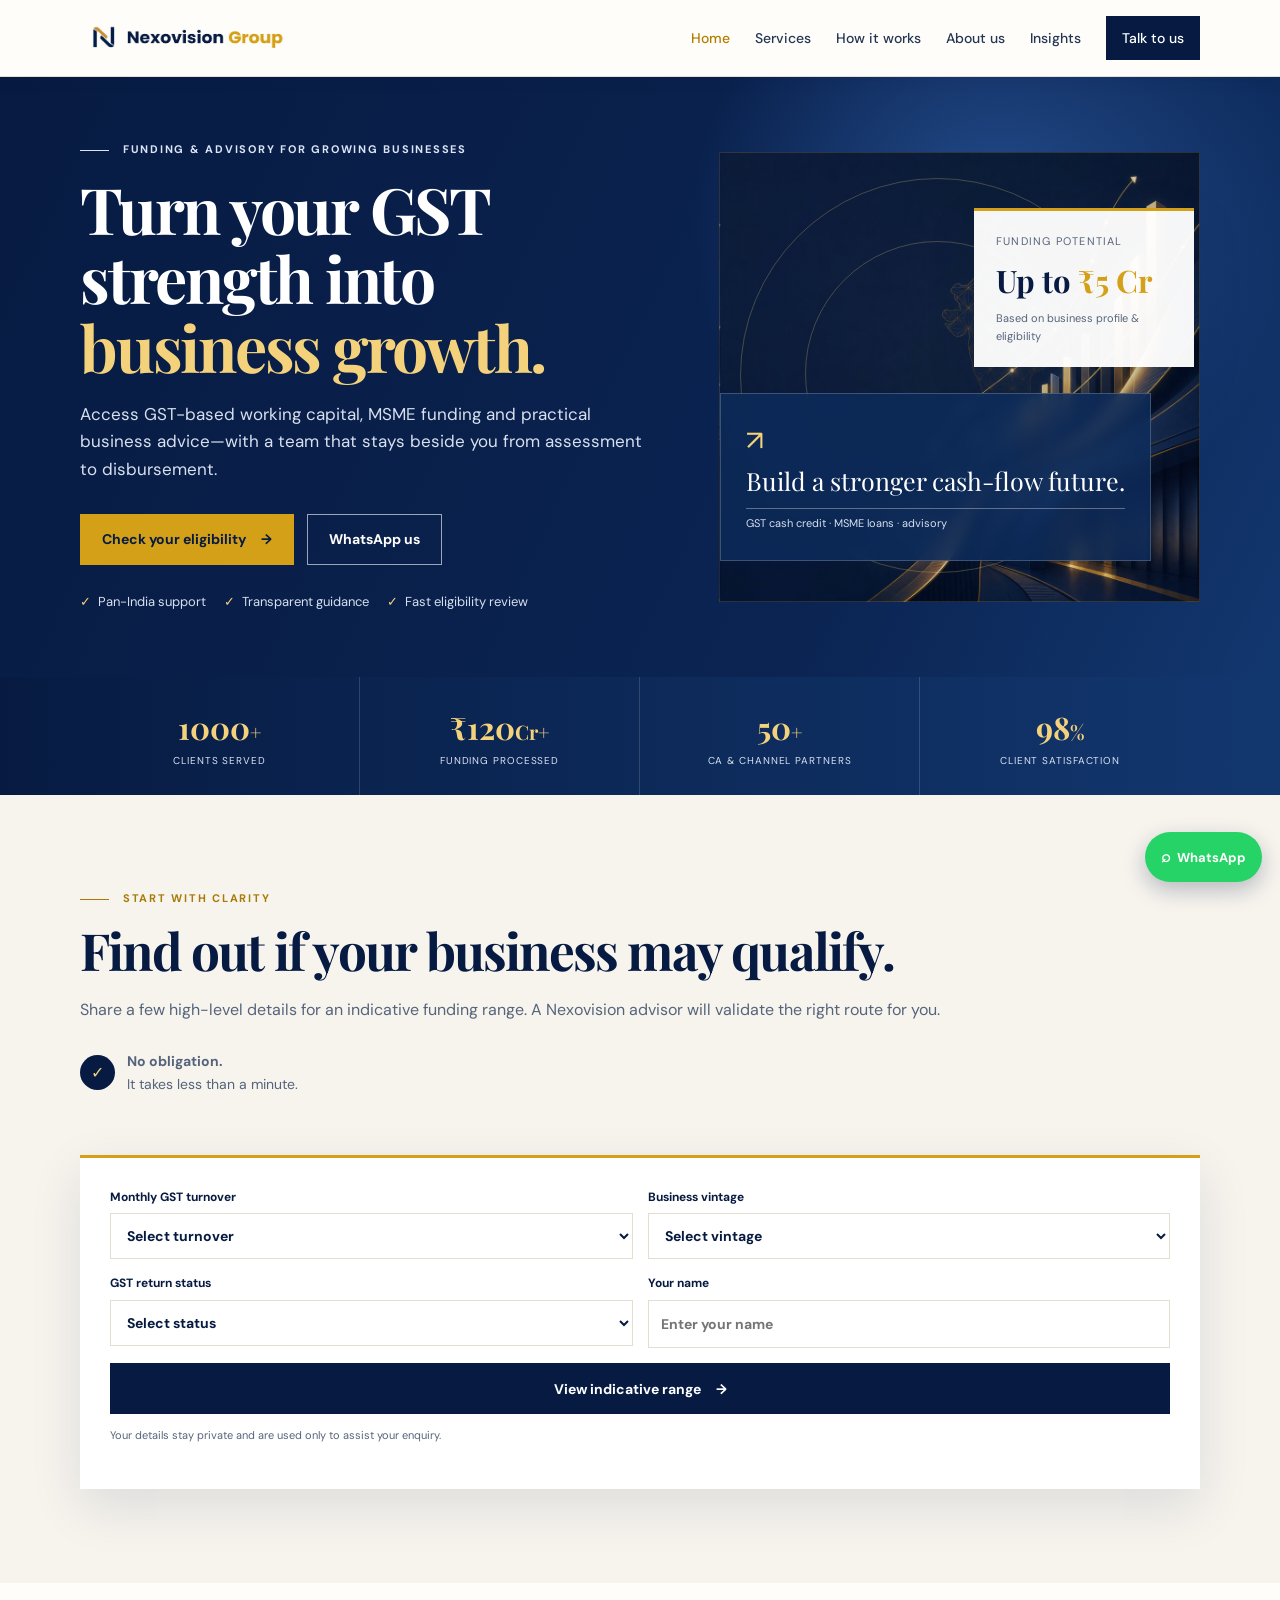
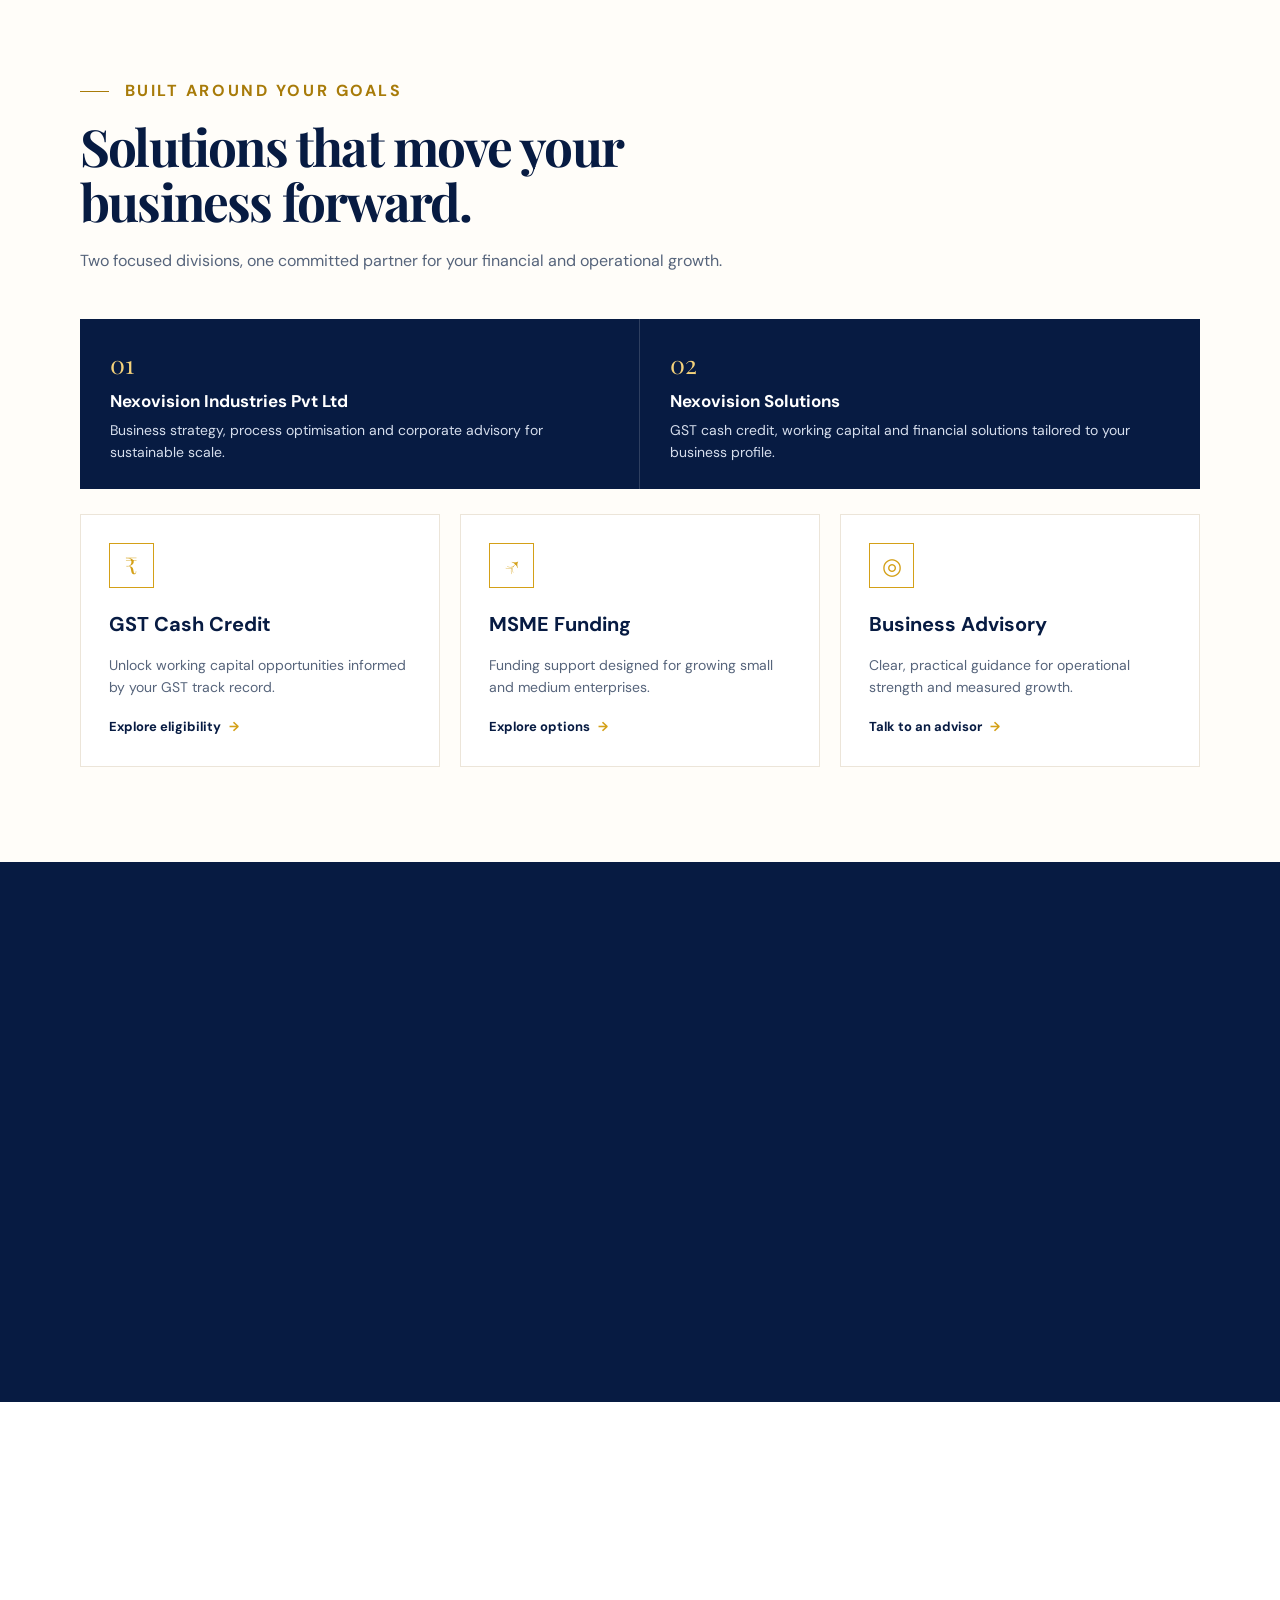
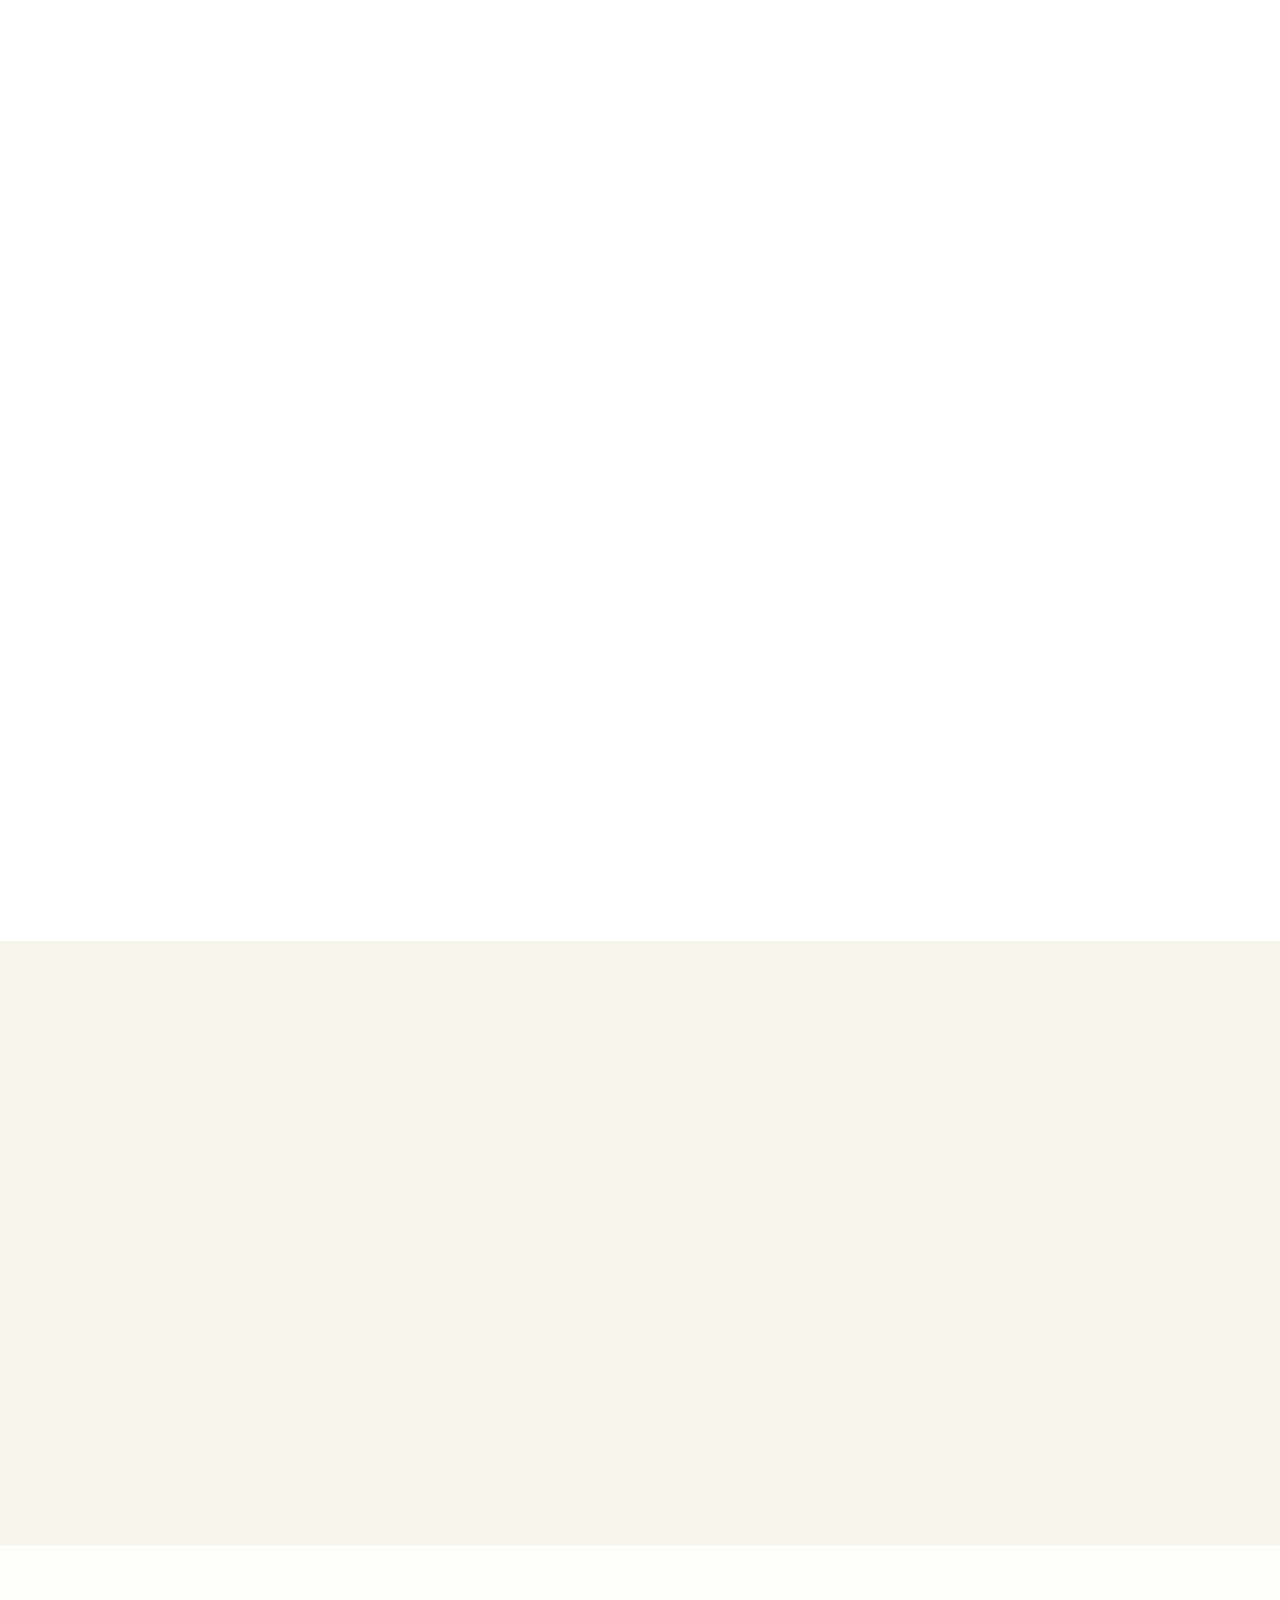
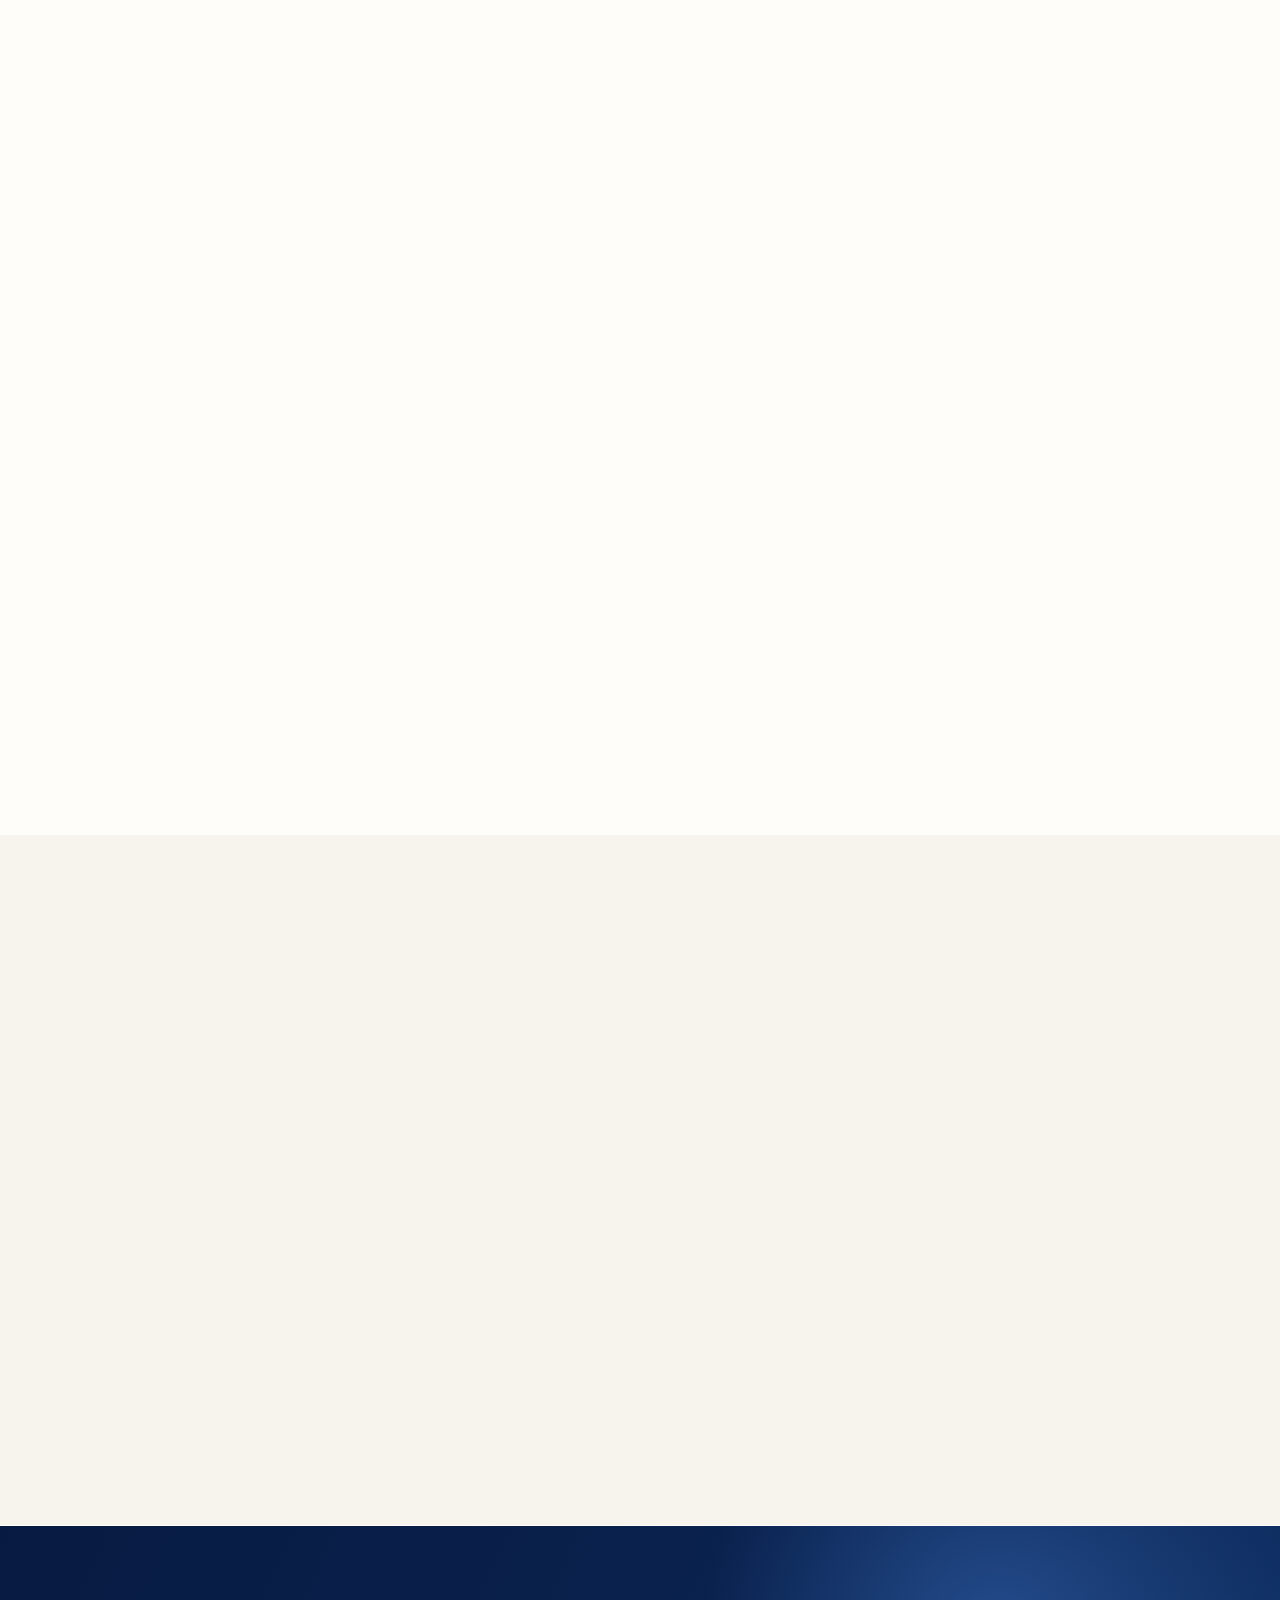
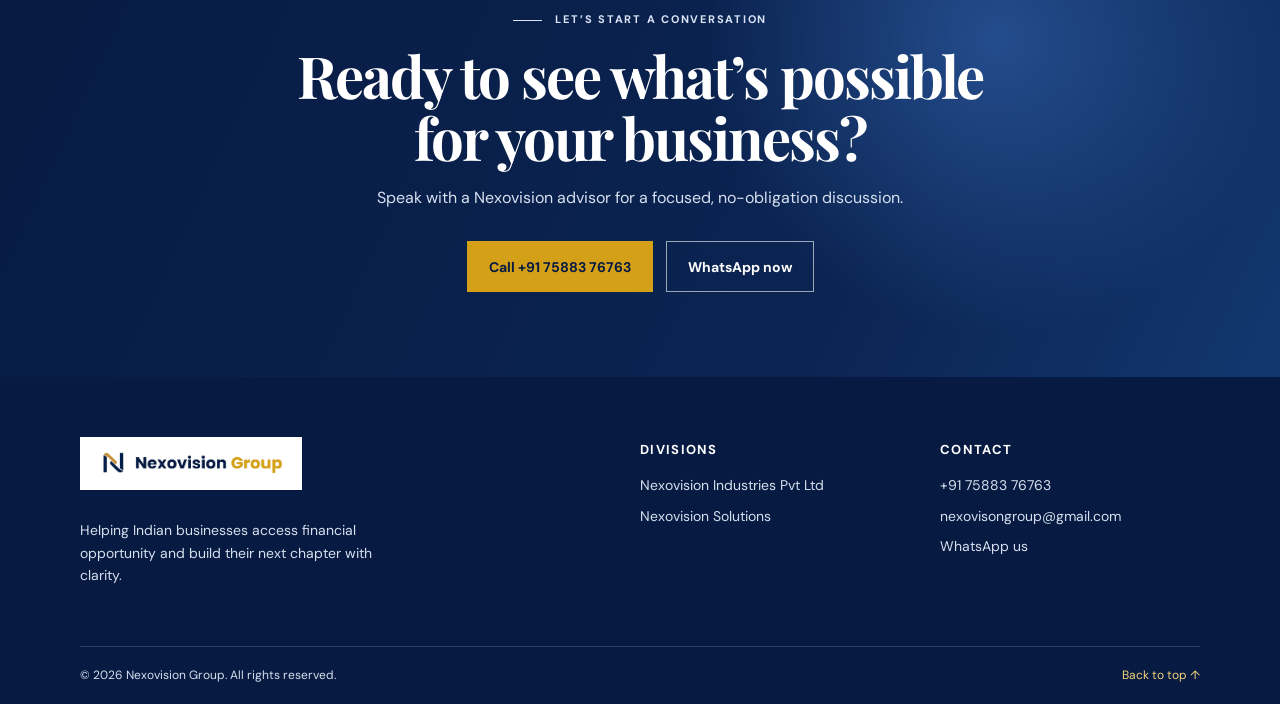
==== commit b94d326b: "Integrate Google Analytics tracking code Added Google Analytics tracking code to the HTML." ====
--- a/index.html
+++ b/index.html
@@ -1,6 +1,15 @@
 <!doctype html>
 <html lang="en">
 <head>
+  <!-- Google tag (gtag.js) -->
+<script async src="https://www.googletagmanager.com/gtag/js?id=G-7DS97GWKDM"></script>
+<script>
+  window.dataLayer = window.dataLayer || [];
+  function gtag(){dataLayer.push(arguments);}
+  gtag('js', new Date());
+
+  gtag('config', 'G-7DS97GWKDM');
+</script>
   <meta charset="utf-8">
   <meta name="viewport" content="width=device-width, initial-scale=1">
   <meta name="description" content="Nexovision Group helps Indian businesses access GST-based working capital, MSME finance and strategic business advisory.">
--- a/css/style.css
+++ b/css/style.css
@@ -1,4 +1,4 @@
-:root{--navy:#071B42;--navy-2:#0c2a61;--gold:#D4A017;--gold-light:#f4d27b;--ink:#14223c;--muted:#637089;--cream:#fbfaf6;--surface:#f4f6fa;--white:#fff;--line:#dce2ea;--shadow:0 18px 50px rgba(7,27,66,.11)}*{box-sizing:border-box}html{scroll-behavior:smooth}body{margin:0;background:var(--white);color:var(--ink);font-family:'DM Sans',sans-serif;line-height:1.6}.container{width:min(1120px,calc(100% - 40px));margin:auto}.skip-link{position:absolute;left:-999px;top:0;background:#fff;color:var(--navy);padding:10px;z-index:99}.skip-link:focus{left:10px}.site-header{position:sticky;top:0;z-index:50;background:rgba(7,27,66,.96);backdrop-filter:blur(12px);border-bottom:1px solid rgba(255,255,255,.08)}.nav-wrap{min-height:76px;display:flex;align-items:center;justify-content:space-between;gap:25px}.brand{display:inline-flex;align-items:center;gap:10px;text-decoration:none;color:#fff;letter-spacing:.08em}.brand-mark{display:grid;place-items:center;width:36px;height:36px;border:1px solid var(--gold);color:var(--gold);font-family:'Playfair Display',serif;font-size:23px}.brand strong{display:block;font-size:13px;line-height:1.1}.brand small{display:block;font-size:8px;letter-spacing:.27em;text-align:center;margin-top:3px}.primary-nav{display:flex;align-items:center;gap:25px}.primary-nav>a{color:#dfe5f0;text-decoration:none;font-size:14px;font-weight:500}.primary-nav>a:hover,.primary-nav .active{color:var(--gold-light)}.nav-cta{border:1px solid var(--gold);padding:10px 15px;color:var(--gold)!important}.menu-toggle{display:none;background:none;border:0;padding:7px;cursor:pointer}.menu-toggle span{display:block;width:25px;height:2px;background:#fff;margin:5px}.section{padding:95px 0}.section-dark,.cta-section{background:radial-gradient(circle at 78% 25%,#163f84 0,transparent 28%),linear-gradient(115deg,#071B42,#081831 68%,#0c285a);color:#fff}.hero{overflow:hidden}.hero-grid{min-height:600px;display:grid;grid-template-columns:1.1fr .9fr;align-items:center;gap:50px}.eyebrow{margin:0 0 15px;color:#dce5f7;text-transform:uppercase;font-size:11px;letter-spacing:.16em;font-weight:700}.eyebrow span{display:inline-block;width:29px;height:1px;background:currentColor;vertical-align:middle;margin-right:9px}.eyebrow.gold{color:#a87b09}.hero h1,h2{font-family:'Playfair Display',serif;line-height:1.08;letter-spacing:-.035em}.hero h1{max-width:720px;font-size:clamp(42px,5vw,69px);margin:0 0 20px}.hero h1 em{font-style:normal;color:var(--gold-light)}.hero-text{max-width:570px;color:#d8e0ef;font-size:17px}.hero-actions{display:flex;flex-wrap:wrap;gap:13px;margin-top:31px}.button{display:inline-flex;align-items:center;justify-content:center;gap:15px;min-height:51px;padding:12px 21px;text-decoration:none;border:1px solid transparent;font-weight:700;font-size:14px;cursor:pointer;font-family:inherit}.button-gold{background:var(--gold);color:var(--navy)}.button-gold:hover{background:#ebc151}.button-ghost{border-color:rgba(255,255,255,.6);color:#fff;background:transparent}.button-ghost:hover{background:#fff;color:var(--navy)}.button-navy{background:var(--navy);color:#fff;width:100%}.button-navy:hover{background:#123775}.hero-points{display:flex;flex-wrap:wrap;gap:18px;list-style:none;padding:0;margin:27px 0 0;color:#d6dfef;font-size:13px}.hero-points li:before{content:'✓';color:var(--gold-light);margin-right:7px}.hero-visual{position:relative;height:450px}.hero-orbit{position:absolute;border:1px solid rgba(244,210,123,.25);border-radius:50%}.orbit-one{width:395px;height:395px;top:25px;left:20px}.orbit-two{width:265px;height:265px;top:88px;left:85px}.funding-card{position:absolute;right:5px;top:55px;width:220px;padding:22px;background:rgba(255,255,255,.96);color:var(--navy);box-shadow:var(--shadow);border-top:3px solid var(--gold)}.funding-card>*{display:block}.card-label{font-size:11px;text-transform:uppercase;letter-spacing:.11em;color:var(--muted)}.funding-card strong{font-family:'Playfair Display',serif;font-size:31px;margin:5px 0}.funding-card b{color:var(--gold)}.funding-card span:last-child{font-size:11px;color:var(--muted)}.hero-panel{position:absolute;left:0;bottom:40px;right:48px;padding:25px;background:rgba(13,44,93,.82);border:1px solid rgba(255,255,255,.2);backdrop-filter:blur(7px)}.panel-icon{color:var(--gold-light);font-size:28px}.hero-panel p{font-family:'Playfair Display',serif;font-size:25px;line-height:1.15;margin:3px 0 13px}.panel-line{height:1px;background:rgba(255,255,255,.33)}.hero-panel small{font-size:11px;color:#d8e0ef}.trust-bar{background:var(--navy);color:#fff}.stats-grid{display:grid;grid-template-columns:repeat(4,1fr)}.stats-grid>div{padding:26px 15px;text-align:center;border-right:1px solid rgba(255,255,255,.15)}.stats-grid>div:last-child{border:0}.stats-grid strong{font-family:'Playfair Display',serif;color:var(--gold-light);font-size:31px}.stats-grid strong span{font-size:20px}.stats-grid p{margin:0;color:#d9e2f1;text-transform:uppercase;letter-spacing:.09em;font-size:10px}.eligibility{background:var(--cream)}.eligibility-grid,.why-grid,.founder-grid,.faq-grid{display:grid;grid-template-columns:1fr 1fr;gap:80px;align-items:center}.section-intro h2,.section-heading h2,.why-copy h2,.founder-copy h2{font-size:clamp(35px,4vw,53px);margin:0 0 19px}.section-intro>p:not(.eyebrow),.section-heading>p,.why-copy>p,.founder-copy>p{color:var(--muted);font-size:16px}.mini-proof{display:flex;gap:12px;align-items:center;margin-top:28px}.proof-icon{display:grid;place-items:center;width:35px;height:35px;background:var(--navy);color:var(--gold-light);border-radius:50%}.mini-proof p{margin:0;color:var(--muted);font-size:14px}.eligibility-form{background:#fff;padding:30px;box-shadow:var(--shadow);border-top:3px solid var(--gold)}.form-row{display:grid;grid-template-columns:1fr 1fr;gap:15px;margin-bottom:15px}.eligibility-form label{display:block;color:var(--ink);font-size:12px;font-weight:700}.eligibility-form input,.eligibility-form select{width:100%;display:block;margin-top:6px;border:1px solid var(--line);padding:12px;background:#fff;color:var(--ink);font:inherit;font-size:14px}.eligibility-form input:focus,.eligibility-form select:focus{outline:2px solid #d4a01780;border-color:var(--gold)}.form-note{font-size:11px;color:var(--muted);margin:13px 0 0}.form-result{display:block;min-height:1px;margin-top:13px;padding:0;color:var(--navy);font-weight:700}.form-result:not(:empty){padding:12px;background:#f6f1df;border-left:3px solid var(--gold);font-size:14px}.section-heading{max-width:665px;margin-bottom:45px}.division-strip{display:grid;grid-template-columns:1fr 1fr;background:var(--navy);color:#fff;margin-bottom:25px}.division-strip>div{padding:25px 30px;border-right:1px solid rgba(255,255,255,.16)}.division-strip>div:last-child{border:0}.division-number{font-family:'Playfair Display',serif;color:var(--gold-light);font-size:25px}.division-strip h3{margin:4px 0;font-size:17px}.division-strip p{margin:0;color:#d6deed;font-size:14px}.service-grid{display:grid;grid-template-columns:repeat(3,1fr);gap:20px}.service-card{padding:28px;background:var(--surface);border-bottom:2px solid transparent;transition:.25s}.service-card:hover{transform:translateY(-5px);border-color:var(--gold);background:#fff;box-shadow:var(--shadow)}.service-icon{display:grid;place-items:center;width:45px;height:45px;border:1px solid var(--gold);color:var(--gold);font-family:'Playfair Display',serif;font-size:23px}.service-card h3{margin:20px 0 8px;font-size:20px}.service-card p{color:var(--muted);font-size:14px}.service-card a,.text-link{color:var(--navy);font-size:13px;font-weight:700;text-decoration:none}.service-card a span,.text-link span{color:var(--gold);margin-left:5px}.process{background:var(--navy);color:#fff}.centered{text-align:center;margin-left:auto;margin-right:auto}.process .section-heading h2{color:#fff}.process-grid{list-style:none;padding:0;margin:0;display:grid;grid-template-columns:repeat(4,1fr);gap:25px}.process-grid li{position:relative;padding-right:10px}.process-grid li:not(:last-child):after{content:'';height:1px;background:rgba(244,210,123,.45);position:absolute;width:68%;top:26px;left:75px}.process-grid span{display:grid;place-items:center;width:53px;height:53px;border:1px solid var(--gold);border-radius:50%;font-family:'Playfair Display',serif;color:var(--gold-light);position:relative;z-index:1;background:var(--navy)}.process-grid h3{font-size:18px;margin:20px 0 7px}.process-grid p{color:#cfd9ea;font-size:14px;margin:0}.why-image{position:relative;min-height:500px;background:var(--surface)}.image-placeholder{position:absolute;inset:0;background:linear-gradient(155deg,#112f65,#071b42 68%);display:flex;flex-direction:column;justify-content:flex-end;padding:45px;color:#fff;overflow:hidden}.image-placeholder:before{content:'';position:absolute;width:410px;height:410px;border:1px solid rgba(244,210,123,.28);border-radius:50%;right:-90px;top:-100px}.image-placeholder span{font-family:'Playfair Display',serif;color:var(--gold-light);font-size:100px;line-height:1;opacity:.85}.image-placeholder p{font-family:'Playfair Display',serif;font-size:28px;line-height:1.12;margin:7px 0}.experience-badge{position:absolute;right:-20px;bottom:32px;background:var(--gold);padding:18px 22px;display:flex;gap:10px;align-items:center;color:var(--navy)}.experience-badge strong{font-family:'Playfair Display',serif;font-size:36px}.experience-badge strong span{font-size:20px}.experience-badge small{font-weight:700;line-height:1.2}.benefit-list{margin-top:27px}.benefit-list>div{display:flex;gap:15px;padding:14px 0;border-top:1px solid var(--line)}.benefit-list span{color:var(--gold);font-weight:700}.benefit-list p{margin:0;font-size:14px;color:var(--muted)}.benefit-list strong{color:var(--ink)}.testimonials{background:var(--cream)}.testimonial-wrap{display:flex;align-items:center;gap:25px}.testimonial-slider{flex:1;min-height:222px}.testimonial{display:none;text-align:center;padding:6px 12%;animation:fade .35s ease}.testimonial.is-active{display:block}.quote{font-family:'Playfair Display',serif;color:var(--gold);font-size:68px;height:47px}.testimonial blockquote{font-family:'Playfair Display',serif;font-size:clamp(22px,3vw,33px);line-height:1.3;margin:0 0 20px}.testimonial footer strong,.testimonial footer span{display:block;font-size:13px}.testimonial footer span{color:var(--muted);font-size:12px}.slider-control{display:grid;place-items:center;width:42px;height:42px;border:1px solid var(--navy);background:transparent;color:var(--navy);font-size:20px;cursor:pointer}.slider-control:hover{background:var(--navy);color:#fff}.slider-dots{display:flex;justify-content:center;gap:7px;margin-top:19px}.slider-dots button{width:7px;height:7px;padding:0;border:0;border-radius:100%;background:#b7bfcd;cursor:pointer}.slider-dots button.active{width:21px;border-radius:4px;background:var(--gold)}.founder{background:#fff}.founder-photo{position:relative;min-height:480px;background:var(--navy);overflow:hidden}.founder-photo img{width:100%;height:480px;object-fit:cover;position:relative;z-index:2}.founder-photo img[src="assets/founder.jpg"]+.photo-fallback{display:flex}.photo-fallback{position:absolute;inset:0;z-index:1;align-items:center;justify-content:center;flex-direction:column;background:linear-gradient(140deg,#173d7c,#071b42);color:#fff}.photo-fallback span{font-family:'Playfair Display',serif;font-size:90px;color:var(--gold-light)}.photo-fallback small{text-align:center;color:#dce5f7}.founder-copy blockquote{font-family:'Playfair Display',serif;color:var(--navy);font-size:25px;line-height:1.34;margin:26px 0}.signature{font-family:'Playfair Display',serif!important;font-size:22px!important;color:var(--navy)!important}.signature span{display:block;font-family:'DM Sans',sans-serif;font-size:11px;letter-spacing:.08em;text-transform:uppercase;color:var(--gold)}.faq{background:var(--cream)}.faq-list details{background:#fff;border-bottom:1px solid var(--line);padding:0 20px}.faq-list summary{list-style:none;cursor:pointer;padding:20px 25px 20px 0;font-size:16px;font-weight:700;position:relative}.faq-list summary::-webkit-details-marker{display:none}.faq-list summary span{position:absolute;right:0;color:var(--gold);font-size:25px;font-weight:400;top:13px}.faq-list details[open] summary span{transform:rotate(45deg)}.faq-list p{padding:0 20px 19px 0;margin:0;color:var(--muted);font-size:14px}.cta-section{padding:85px 0}.cta-inner{max-width:740px;text-align:center;margin:auto}.cta-inner h2{font-size:clamp(35px,5vw,58px);margin:0}.cta-inner>p:not(.eyebrow){color:#d7e0ef;font-size:16px}.cta-inner .hero-actions{justify-content:center}.site-footer{background:#041126;color:#d6dfed;padding-top:60px}.footer-grid{display:grid;grid-template-columns:2fr 1fr 1fr;gap:40px;padding-bottom:45px}.brand-footer{margin-bottom:15px}.footer-grid p{max-width:320px;font-size:14px}.footer-grid h3{color:#fff;font-size:13px;text-transform:uppercase;letter-spacing:.1em;margin-top:3px}.footer-grid a:not(.brand){display:block;color:#d6dfed;text-decoration:none;font-size:14px;margin:8px 0}.footer-grid a:hover{color:var(--gold-light)}.footer-bottom{border-top:1px solid rgba(255,255,255,.15);display:flex;justify-content:space-between;padding:19px 0;font-size:12px}.footer-bottom a{color:var(--gold-light);text-decoration:none}.floating-whatsapp{position:fixed;right:18px;bottom:18px;z-index:40;border-radius:28px;padding:12px 16px;background:#25D366;color:#fff;text-decoration:none;font-weight:700;box-shadow:0 8px 22px #071b4244}.floating-whatsapp span{margin-left:6px;font-size:13px}.reveal{opacity:0;transform:translateY(20px);transition:opacity .65s ease,transform .65s ease}.reveal.visible{opacity:1;transform:none}@keyframes fade{from{opacity:0;transform:translateX(10px)}to{opacity:1;transform:none}}@media(max-width:800px){.site-header{position:sticky}.nav-wrap{min-height:67px}.menu-toggle{display:block;z-index:5}.primary-nav{display:none;position:absolute;top:67px;left:0;right:0;background:var(--navy);padding:14px 20px 25px;border-top:1px solid rgba(255,255,255,.12);box-shadow:0 16px 20px #0003}.primary-nav.open{display:flex;flex-direction:column;align-items:stretch;gap:0}.primary-nav>a{padding:13px 0}.primary-nav .nav-cta{margin-top:8px;text-align:center}.menu-toggle[aria-expanded=true] span:nth-child(1){transform:translateY(7px) rotate(45deg)}.menu-toggle[aria-expanded=true] span:nth-child(2){opacity:0}.menu-toggle[aria-expanded=true] span:nth-child(3){transform:translateY(-7px) rotate(-45deg)}.hero-grid,.eligibility-grid,.why-grid,.founder-grid,.faq-grid{grid-template-columns:1fr;gap:44px}.hero-grid{padding:67px 0 43px;min-height:unset}.hero-visual{height:315px}.orbit-one{width:280px;height:280px;left:calc(50% - 140px);top:0}.orbit-two{width:180px;height:180px;left:calc(50% - 90px);top:49px}.funding-card{right:0;top:14px;width:195px}.hero-panel{left:0;right:5px;bottom:0;padding:18px}.hero-panel p{font-size:21px}.stats-grid{grid-template-columns:1fr 1fr}.stats-grid>div{border-bottom:1px solid rgba(255,255,255,.15)}.stats-grid>div:nth-child(2){border-right:0}.section{padding:70px 0}.form-row,.division-strip,.service-grid,.process-grid,.footer-grid{grid-template-columns:1fr}.division-strip>div{border-right:0;border-bottom:1px solid rgba(255,255,255,.16)}.process-grid{gap:22px}.process-grid li{padding-left:70px;min-height:65px}.process-grid span{position:absolute;left:0;top:0}.process-grid li:not(:last-child):after{width:1px;height:28px;left:26px;top:57px}.why-image{min-height:355px}.experience-badge{right:0;bottom:18px}.founder-photo,.founder-photo img{min-height:360px;height:360px}.testimonial{padding:5px 0}.testimonial-wrap{gap:10px}.slider-control{flex:0 0 35px;width:35px;height:35px}.footer-grid{gap:24px}.footer-bottom{gap:10px;flex-direction:column}.floating-whatsapp{padding:13px}.floating-whatsapp span{display:none}}@media(max-width:420px){.container{width:min(100% - 30px,1120px)}.hero h1{font-size:40px}.hero-actions .button{width:100%}.eligibility-form{padding:20px}.stats-grid strong{font-size:27px}.testimonial blockquote{font-size:22px}.section-intro h2,.section-heading h2,.why-copy h2,.founder-copy h2{font-size:35px}}
+:root{--navy:#071B42;--navy-2:#0c2a61;--gold:#D4A017;--gold-light:#f4d27b;--ink:#14223c;--muted:#637089;--cream:#fbfaf6;--surface:#f4f6fa;--white:#fff;--line:#dce2ea;--shadow:0 18px 50px rgba(7,27,66,.11)}*{box-sizing:border-box}html{scroll-behavior:smooth}body{margin:0;background:var(--white);color:var(--ink);font-family:'DM Sans',sans-serif;line-height:1.6}.container{width:min(1120px,calc(100% - 40px));margin:auto}.skip-link{position:absolute;left:-999px;top:0;background:#fff;color:var(--navy);padding:10px;z-index:99}.skip-link:focus{left:10px}.site-header{position:sticky;top:0;z-index:50;background:rgba(7,27,66,.96);backdrop-filter:blur(12px);border-bottom:1px solid rgba(255,255,255,.08)}.nav-wrap{min-height:76px;display:flex;align-items:center;justify-content:space-between;gap:25px}.brand{display:inline-flex;align-items:center;gap:10px;text-decoration:none;color:#fff;letter-spacing:.08em}.brand-mark{display:grid;place-items:center;width:36px;height:36px;border:1px solid var(--gold);color:var(--gold);font-family:'Playfair Display',serif;font-size:23px}.brand strong{display:block;font-size:13px;line-height:1.1}.brand small{display:block;font-size:8px;letter-spacing:.27em;text-align:center;margin-top:3px}.primary-nav{display:flex;align-items:center;gap:25px}.primary-nav>a{color:#dfe5f0;text-decoration:none;font-size:14px;font-weight:500}.primary-nav>a:hover,.primary-nav .active{color:var(--gold-light)}.nav-cta{border:1px solid var(--gold);padding:10px 15px;color:var(--gold)!important}.menu-toggle{display:none;background:none;border:0;padding:7px;cursor:pointer}.menu-toggle span{display:block;width:25px;height:2px;background:#fff;margin:5px}.section{padding:95px 0}.section-dark,.cta-section{background:radial-gradient(circle at 78% 25%,#163f84 0,transparent 28%),linear-gradient(115deg,#071B42,#081831 68%,#0c285a);color:#fff}.hero{overflow:hidden}.hero-grid{min-height:600px;display:grid;grid-template-columns:1.1fr .9fr;align-items:center;gap:50px}.eyebrow{margin:0 0 15px;color:#dce5f7;text-transform:uppercase;font-size:11px;letter-spacing:.16em;font-weight:700}.eyebrow span{display:inline-block;width:29px;height:1px;background:currentColor;vertical-align:middle;margin-right:9px}.eyebrow.gold{color:#a87b09}.hero h1,h2{font-family:'Playfair Display',serif;line-height:1.08;letter-spacing:-.035em}.hero h1{max-width:720px;font-size:clamp(42px,5vw,69px);margin:0 0 20px}.hero h1 em{font-style:normal;color:var(--gold-light)}.hero-text{max-width:570px;color:#d8e0ef;font-size:17px}.hero-actions{display:flex;flex-wrap:wrap;gap:13px;margin-top:31px}.button{display:inline-flex;align-items:center;justify-content:center;gap:15px;min-height:51px;padding:12px 21px;text-decoration:none;border:1px solid transparent;font-weight:700;font-size:14px;cursor:pointer;font-family:inherit}.button-gold{background:var(--gold);color:var(--navy)}.button-gold:hover{background:#ebc151}.button-ghost{border-color:rgba(255,255,255,.6);color:#fff;background:transparent}.button-ghost:hover{background:#fff;color:var(--navy)}.button-navy{background:var(--navy);color:#fff;width:100%}.button-navy:hover{background:#123775}.hero-points{display:flex;flex-wrap:wrap;gap:18px;list-style:none;padding:0;margin:27px 0 0;color:#d6dfef;font-size:13px}.hero-points li:before{content:'✓';color:var(--gold-light);margin-right:7px}.hero-visual{position:relative;height:450px}.hero-orbit{position:absolute;border:1px solid rgba(244,210,123,.25);border-radius:50%}.orbit-one{width:395px;height:395px;top:25px;left:20px}.orbit-two{width:265px;height:265px;top:88px;left:85px}.funding-card{position:absolute;right:5px;top:55px;width:220px;padding:22px;background:rgba(255,255,255,.96);color:var(--navy);box-shadow:var(--shadow);border-top:3px solid var(--gold)}.funding-card>*{display:block}.card-label{font-size:11px;text-transform:uppercase;letter-spacing:.11em;color:var(--muted)}.funding-card strong{font-family:'Playfair Display',serif;font-size:31px;margin:5px 0}.funding-card b{color:var(--gold)}.funding-card span:last-child{font-size:11px;color:var(--muted)}.hero-panel{position:absolute;left:0;bottom:40px;right:48px;padding:25px;background:rgba(13,44,93,.82);border:1px solid rgba(255,255,255,.2);backdrop-filter:blur(7px)}.panel-icon{color:var(--gold-light);font-size:28px}.hero-panel p{font-family:'Playfair Display',serif;font-size:25px;line-height:1.15;margin:3px 0 13px}.panel-line{height:1px;background:rgba(255,255,255,.33)}.hero-panel small{font-size:11px;color:#d8e0ef}.trust-bar{background:var(--navy);color:#fff}.stats-grid{display:grid;grid-template-columns:repeat(4,1fr)}.stats-grid>div{padding:26px 15px;text-align:center;border-right:1px solid rgba(255,255,255,.15)}.stats-grid>div:last-child{border:0}.stats-grid strong{font-family:'Playfair Display',serif;color:var(--gold-light);font-size:31px}.stats-grid strong span{font-size:20px}.stats-grid p{margin:0;color:#d9e2f1;text-transform:uppercase;letter-spacing:.09em;font-size:10px}.eligibility{background:var(--cream)}.eligibility-grid,.why-grid,.founder-grid,.faq-grid{display:grid;gap:60px;align-items:center}.founder-grid{grid-template-columns:46% 54%}.section-intro h2,.section-heading h2,.why-copy h2,.founder-copy h2{font-size:clamp(35px,4vw,53px);margin:0 0 19px}.section-intro>p:not(.eyebrow),.section-heading>p,.why-copy>p,.founder-copy>p{color:var(--muted);font-size:16px}.mini-proof{display:flex;gap:12px;align-items:center;margin-top:28px}.proof-icon{display:grid;place-items:center;width:35px;height:35px;background:var(--navy);color:var(--gold-light);border-radius:50%}.mini-proof p{margin:0;color:var(--muted);font-size:14px}.eligibility-form{background:#fff;padding:30px;box-shadow:var(--shadow);border-top:3px solid var(--gold)}.form-row{display:grid;grid-template-columns:1fr 1fr;gap:15px;margin-bottom:15px}.eligibility-form label{display:block;color:var(--ink);font-size:12px;font-weight:700}.eligibility-form input,.eligibility-form select{width:100%;display:block;margin-top:6px;border:1px solid var(--line);padding:12px;background:#fff;color:var(--ink);font:inherit;font-size:14px}.eligibility-form input:focus,.eligibility-form select:focus{outline:2px solid #d4a01780;border-color:var(--gold)}.form-note{font-size:11px;color:var(--muted);margin:13px 0 0}.form-result{display:block;min-height:1px;margin-top:13px;padding:0;color:var(--navy);font-weight:700}.form-result:not(:empty){padding:12px;background:#f6f1df;border-left:3px solid var(--gold);font-size:14px}.section-heading{max-width:665px;margin-bottom:45px}.division-strip{display:grid;grid-template-columns:1fr 1fr;background:var(--navy);color:#fff;margin-bottom:25px}.division-strip>div{padding:25px 30px;border-right:1px solid rgba(255,255,255,.16)}.division-strip>div:last-child{border:0}.division-number{font-family:'Playfair Display',serif;color:var(--gold-light);font-size:25px}.division-strip h3{margin:4px 0;font-size:17px}.division-strip p{margin:0;color:#d6deed;font-size:14px}.service-grid{display:grid;grid-template-columns:repeat(3,1fr);gap:20px}.service-card{padding:28px;background:var(--surface);border-bottom:2px solid transparent;transition:.25s}.service-card:hover{transform:translateY(-5px);border-color:var(--gold);background:#fff;box-shadow:var(--shadow)}.service-icon{display:grid;place-items:center;width:45px;height:45px;border:1px solid var(--gold);color:var(--gold);font-family:'Playfair Display',serif;font-size:23px}.service-card h3{margin:20px 0 8px;font-size:20px}.service-card p{color:var(--muted);font-size:14px}.service-card a,.text-link{color:var(--navy);font-size:13px;font-weight:700;text-decoration:none}.service-card a span,.text-link span{color:var(--gold);margin-left:5px}.process{background:var(--navy);color:#fff}.centered{text-align:center;margin-left:auto;margin-right:auto}.process .section-heading h2{color:#fff}.process-grid{list-style:none;padding:0;margin:0;display:grid;grid-template-columns:repeat(4,1fr);gap:25px}.process-grid li{position:relative;padding-right:10px}.process-grid li:not(:last-child):after{content:'';height:1px;background:rgba(244,210,123,.45);position:absolute;width:68%;top:26px;left:75px}.process-grid span{display:grid;place-items:center;width:53px;height:53px;border:1px solid var(--gold);border-radius:50%;font-family:'Playfair Display',serif;color:var(--gold-light);position:relative;z-index:1;background:var(--navy)}.process-grid h3{font-size:18px;margin:20px 0 7px}.process-grid p{color:#cfd9ea;font-size:14px;margin:0}.why-image{position:relative;min-height:500px;background:var(--surface)}.image-placeholder{position:absolute;inset:0;background:linear-gradient(155deg,#112f65,#071b42 68%);display:flex;flex-direction:column;justify-content:flex-end;padding:45px;color:#fff;overflow:hidden}.image-placeholder:before{content:'';position:absolute;width:410px;height:410px;border:1px solid rgba(244,210,123,.28);border-radius:50%;right:-90px;top:-100px}.image-placeholder span{font-family:'Playfair Display',serif;color:var(--gold-light);font-size:100px;line-height:1;opacity:.85}.image-placeholder p{font-family:'Playfair Display',serif;font-size:28px;line-height:1.12;margin:7px 0}.experience-badge{position:absolute;right:-20px;bottom:32px;background:var(--gold);padding:18px 22px;display:flex;gap:10px;align-items:center;color:var(--navy)}.experience-badge strong{font-family:'Playfair Display',serif;font-size:36px}.experience-badge strong span{font-size:20px}.experience-badge small{font-weight:700;line-height:1.2}.benefit-list{margin-top:27px}.benefit-list>div{display:flex;gap:15px;padding:14px 0;border-top:1px solid var(--line)}.benefit-list span{color:var(--gold);font-weight:700}.benefit-list p{margin:0;font-size:14px;color:var(--muted)}.benefit-list strong{color:var(--ink)}.testimonials{background:var(--cream)}.testimonial-wrap{display:flex;align-items:center;gap:25px}.testimonial-slider{flex:1;min-height:222px}.testimonial{display:none;text-align:center;padding:6px 12%;animation:fade .35s ease}.testimonial.is-active{display:block}.quote{font-family:'Playfair Display',serif;color:var(--gold);font-size:68px;height:47px}.testimonial blockquote{font-family:'Playfair Display',serif;font-size:clamp(22px,3vw,33px);line-height:1.3;margin:0 0 20px}.testimonial footer strong,.testimonial footer span{display:block;font-size:13px}.testimonial footer span{color:var(--muted);font-size:12px}.slider-control{display:grid;place-items:center;width:42px;height:42px;border:1px solid var(--navy);background:transparent;color:var(--navy);font-size:20px;cursor:pointer}.slider-control:hover{background:var(--navy);color:#fff}.slider-dots{display:flex;justify-content:center;gap:7px;margin-top:19px}.slider-dots button{width:7px;height:7px;padding:0;border:0;border-radius:100%;background:#b7bfcd;cursor:pointer}.slider-dots button.active{width:21px;border-radius:4px;background:var(--gold)}.founder{background:#fff}.founder-photo{position:relative;aspect-ratio:4/5;min-height:700px;background:var(--navy);overflow:hidden}.founder-photo img{width:100%;height:100%;object-fit:cover;object-position:center top;display:block;position:relative;z-index:2}.founder-photo img[src="assets/founder.jpg"]+.photo-fallback{display:flex}.photo-fallback{position:absolute;inset:0;z-index:1;align-items:center;justify-content:center;flex-direction:column;background:linear-gradient(140deg,#173d7c,#071b42);color:#fff}.photo-fallback span{font-family:'Playfair Display',serif;font-size:90px;color:var(--gold-light)}.photo-fallback small{text-align:center;color:#dce5f7}.founder-copy blockquote{font-family:'Playfair Display',serif;color:var(--navy);font-size:25px;line-height:1.34;margin:26px 0}.signature{font-family:'Playfair Display',serif!important;font-size:22px!important;color:var(--navy)!important}.signature span{display:block;font-family:'DM Sans',sans-serif;font-size:11px;letter-spacing:.08em;text-transform:uppercase;color:var(--gold)}.founder-copy{max-width:620px}.founder-copy blockquote{margin:35px 0}.signature{margin-top:40px!important}.faq{background:var(--cream)}.faq-list details{background:#fff;border-bottom:1px solid var(--line);padding:0 20px}.faq-list summary{list-style:none;cursor:pointer;padding:20px 25px 20px 0;font-size:16px;font-weight:700;position:relative}.faq-list summary::-webkit-details-marker{display:none}.faq-list summary span{position:absolute;right:0;color:var(--gold);font-size:25px;font-weight:400;top:13px}.faq-list details[open] summary span{transform:rotate(45deg)}.faq-list p{padding:0 20px 19px 0;margin:0;color:var(--muted);font-size:14px}.cta-section{padding:85px 0}.cta-inner{max-width:740px;text-align:center;margin:auto}.cta-inner h2{font-size:clamp(35px,5vw,58px);margin:0}.cta-inner>p:not(.eyebrow){color:#d7e0ef;font-size:16px}.cta-inner .hero-actions{justify-content:center}.site-footer{background:#041126;color:#d6dfed;padding-top:60px}.footer-grid{display:grid;grid-template-columns:2fr 1fr 1fr;gap:40px;padding-bottom:45px}.brand-footer{margin-bottom:15px}.footer-grid p{max-width:320px;font-size:14px}.footer-grid h3{color:#fff;font-size:13px;text-transform:uppercase;letter-spacing:.1em;margin-top:3px}.footer-grid a:not(.brand){display:block;color:#d6dfed;text-decoration:none;font-size:14px;margin:8px 0}.footer-grid a:hover{color:var(--gold-light)}.footer-bottom{border-top:1px solid rgba(255,255,255,.15);display:flex;justify-content:space-between;padding:19px 0;font-size:12px}.footer-bottom a{color:var(--gold-light);text-decoration:none}.floating-whatsapp{position:fixed;right:18px;bottom:18px;z-index:40;border-radius:28px;padding:12px 16px;background:#25D366;color:#fff;text-decoration:none;font-weight:700;box-shadow:0 8px 22px #071b4244}.floating-whatsapp span{margin-left:6px;font-size:13px}.reveal{opacity:0;transform:translateY(20px);transition:opacity .65s ease,transform .65s ease}.reveal.visible{opacity:1;transform:none}@keyframes fade{from{opacity:0;transform:translateX(10px)}to{opacity:1;transform:none}}@media(max-width:800px){.site-header{position:sticky}.nav-wrap{min-height:67px}.menu-toggle{display:block;z-index:5}.primary-nav{display:none;position:absolute;top:67px;left:0;right:0;background:var(--navy);padding:14px 20px 25px;border-top:1px solid rgba(255,255,255,.12);box-shadow:0 16px 20px #0003}.primary-nav.open{display:flex;flex-direction:column;align-items:stretch;gap:0}.primary-nav>a{padding:13px 0}.primary-nav .nav-cta{margin-top:8px;text-align:center}.menu-toggle[aria-expanded=true] span:nth-child(1){transform:translateY(7px) rotate(45deg)}.menu-toggle[aria-expanded=true] span:nth-child(2){opacity:0}.menu-toggle[aria-expanded=true] span:nth-child(3){transform:translateY(-7px) rotate(-45deg)}.hero-grid,.eligibility-grid,.why-grid,.founder-grid,.faq-grid{grid-template-columns:1fr;gap:44px}.hero-grid{padding:67px 0 43px;min-height:unset}.hero-visual{height:315px}.orbit-one{width:280px;height:280px;left:calc(50% - 140px);top:0}.orbit-two{width:180px;height:180px;left:calc(50% - 90px);top:49px}.funding-card{right:0;top:14px;width:195px}.hero-panel{left:0;right:5px;bottom:0;padding:18px}.hero-panel p{font-size:21px}.stats-grid{grid-template-columns:1fr 1fr}.stats-grid>div{border-bottom:1px solid rgba(255,255,255,.15)}.stats-grid>div:nth-child(2){border-right:0}.section{padding:70px 0}.form-row,.division-strip,.service-grid,.process-grid,.footer-grid{grid-template-columns:1fr}.division-strip>div{border-right:0;border-bottom:1px solid rgba(255,255,255,.16)}.process-grid{gap:22px}.process-grid li{padding-left:70px;min-height:65px}.process-grid span{position:absolute;left:0;top:0}.process-grid li:not(:last-child):after{width:1px;height:28px;left:26px;top:57px}.why-image{min-height:355px}.experience-badge{right:0;bottom:18px}.founder-photo{min-height:520px}.founder-photo img{height:520px;object-fit:cover;object-position:center top}.testimonial{padding:5px 0}.testimonial-wrap{gap:10px}.slider-control{flex:0 0 35px;width:35px;height:35px}.footer-grid{gap:24px}.footer-bottom{gap:10px;flex-direction:column}.floating-whatsapp{padding:13px}.floating-whatsapp span{display:none}}@media(max-width:420px){.container{width:min(100% - 30px,1120px)}.hero h1{font-size:40px}.hero-actions .button{width:100%}.eligibility-form{padding:20px}.stats-grid strong{font-size:27px}.testimonial blockquote{font-size:22px}.section-intro h2,.section-heading h2,.why-copy h2,.founder-copy h2{font-size:35px}}
 /* Phase 2: supporting-page layouts */
 .page-hero{padding:100px 0 90px;background:radial-gradient(circle at 78% 20%,#173f80 0,transparent 26%),linear-gradient(120deg,#071B42,#0a2047);color:#fff}.page-hero .container{max-width:900px}.page-hero h1{font-family:'Playfair Display',serif;font-size:clamp(42px,5.5vw,68px);line-height:1.07;letter-spacing:-.04em;margin:0 0 18px}.page-hero h1 em{font-style:normal;color:var(--gold-light)}.page-hero p:not(.eyebrow){max-width:620px;margin:0;color:#d6dfed;font-size:17px}.story-grid{display:grid;grid-template-columns:1fr 1fr;gap:90px;align-items:start;margin-bottom:55px}.story-grid h2,.service-cta h2,.contact-grid h2,.contact-map h2{font-family:'Playfair Display',serif;font-size:clamp(35px,4vw,52px);line-height:1.1;margin:0}.story-grid p{color:var(--muted);font-size:16px}.values-section{background:var(--cream)}.mission-grid{display:grid;grid-template-columns:1fr 1fr;gap:20px}.mission-card{padding:35px;background:#fff;border-top:3px solid var(--gold)}.mission-card span{color:var(--gold);font-family:'Playfair Display',serif;font-size:25px}.mission-card h3{font-size:22px;margin:12px 0 7px}.mission-card p,.value-grid p{color:var(--muted);margin:0}.value-grid{display:grid;grid-template-columns:repeat(3,1fr);gap:20px;margin-top:20px}.value-grid article{padding:25px;border:1px solid var(--line)}.value-grid span{font-family:'Playfair Display',serif;font-size:23px;color:var(--navy)}.value-grid p{font-size:14px;margin-top:8px}.detailed-services{display:grid;grid-template-columns:repeat(3,1fr);gap:20px}.detail-card{padding:29px;background:var(--surface);border-top:2px solid transparent;transition:.25s}.detail-card:hover{background:#fff;border-color:var(--gold);box-shadow:var(--shadow)}.detail-card h3{font-size:21px;margin:20px 0 8px}.detail-card p{font-size:14px;color:var(--muted)}.detail-card ul{list-style:none;padding:0;margin:20px 0}.detail-card li{font-size:13px;color:var(--ink);padding:5px 0;border-bottom:1px solid var(--line)}.detail-card li:before{content:'✓';color:var(--gold);font-weight:700;margin-right:7px}.service-band{background:var(--navy);color:#fff}.service-band .section-heading h2,.service-band .section-heading p{color:#fff}.detailed-services.light .detail-card{background:#0e2d62}.detailed-services.light .detail-card:hover{background:#153b7a}.detailed-services.light .detail-card p,.detailed-services.light .detail-card li{color:#d9e1ee}.detailed-services.light .detail-card li{border-color:rgba(255,255,255,.15)}.service-cta{display:flex;align-items:center;justify-content:space-between;gap:25px;padding:38px;background:var(--cream)}.service-cta h2{max-width:590px}.featured-insight{display:grid;grid-template-columns:1.1fr .9fr;min-height:425px;background:var(--cream)}.featured-insight>div:first-child{padding:55px}.featured-insight h2{font-family:'Playfair Display',serif;font-size:clamp(32px,4vw,48px);line-height:1.08;margin:13px 0}.featured-insight p:not(.eyebrow){color:var(--muted)}.featured-art{position:relative;display:flex;justify-content:flex-end;align-items:flex-end;padding:38px;background:linear-gradient(145deg,#173e7b,#071b42);color:#fff;overflow:hidden}.featured-art:before{content:'';position:absolute;width:440px;height:440px;border:1px solid rgba(244,210,123,.3);border-radius:50%;top:-170px;left:-145px}.featured-art span{font-family:'Playfair Display',serif;color:var(--gold-light);font-size:110px;line-height:1;z-index:1}.featured-art small{z-index:1;font-size:13px;text-transform:uppercase;letter-spacing:.1em}.article-meta{display:block;color:#a87b09;font-size:10px;font-weight:700;letter-spacing:.12em}.insight-heading{margin:80px 0 40px}.article-grid{display:grid;grid-template-columns:repeat(3,1fr);gap:24px}.article-card{background:var(--surface);padding-bottom:27px}.article-card>*:not(.article-image){margin-left:23px;margin-right:23px}.article-card h3{font-size:20px;line-height:1.25;margin-top:10px;margin-bottom:9px}.article-card p:not(.article-meta){font-size:14px;color:var(--muted)}.article-image{height:180px;display:flex;align-items:flex-end;padding:18px;background:var(--navy);color:var(--gold-light);font-family:'Playfair Display',serif;font-size:55px}.article-one{background:linear-gradient(140deg,#0a2451,#1c4a8b)}.article-two{background:linear-gradient(140deg,#0e2e69,#27788e)}.article-three{background:linear-gradient(140deg,#152348,#7b5b16)}.article-notice{margin:32px 0 0;padding:15px;background:#f6f1df;color:#6d5514;font-size:13px;border-left:3px solid var(--gold)}.contact-grid{display:grid;grid-template-columns:.85fr 1.15fr;gap:80px;align-items:start}.contact-intro{color:var(--muted);font-size:16px}.contact-list{margin-top:31px}.contact-list>a,.contact-list>div{display:flex;align-items:center;gap:13px;margin:15px 0;text-decoration:none;color:var(--ink)}.contact-list>*>span{display:grid;place-items:center;width:37px;height:37px;background:var(--navy);color:var(--gold-light);border-radius:50%}.contact-list small,.contact-list strong{display:block}.contact-list small{font-size:11px;color:var(--muted);text-transform:uppercase;letter-spacing:.08em}.contact-list strong{font-size:14px}.contact-form{padding:34px;background:var(--cream);border-top:3px solid var(--gold)}.contact-form h3{font-family:'Playfair Display',serif;font-size:28px;margin:0 0 20px}.contact-form label{display:block;font-size:12px;font-weight:700;margin-bottom:15px}.contact-form input,.contact-form select,.contact-form textarea{display:block;width:100%;font:inherit;font-size:14px;margin-top:6px;padding:12px;border:1px solid var(--line);background:#fff}.contact-form textarea{resize:vertical}.contact-map{padding:75px 0;background:var(--cream)}.contact-map .container{display:grid;grid-template-columns:1fr 1fr;gap:80px;align-items:center}.contact-map p:not(.eyebrow){color:var(--muted)}.map-visual{min-height:245px;display:flex;align-items:flex-end;justify-content:space-between;padding:25px;background:linear-gradient(145deg,#143a75,#071b42);color:#fff;position:relative;overflow:hidden}.map-visual:before{content:'';width:310px;height:310px;border-radius:47% 53% 45% 55%;position:absolute;right:40px;top:-40px;border:1px solid rgba(244,210,123,.35)}.map-visual span{font-family:'Playfair Display',serif;color:var(--gold-light);font-size:47px;z-index:1}.map-visual small{z-index:1;text-transform:uppercase;letter-spacing:.1em;font-size:10px;text-align:right}@media(max-width:800px){.page-hero{padding:70px 0}.story-grid,.mission-grid,.value-grid,.detailed-services,.featured-insight,.article-grid,.contact-grid,.contact-map .container{grid-template-columns:1fr;gap:24px}.story-grid{margin-bottom:35px}.featured-insight>div:first-child{padding:32px}.featured-art{min-height:240px}.service-cta{display:block}.service-cta .button{margin-top:25px}.contact-map{padding:60px 0}.map-visual{min-height:215px}}
 /* Project visual asset: original Nexovision hero illustration */
